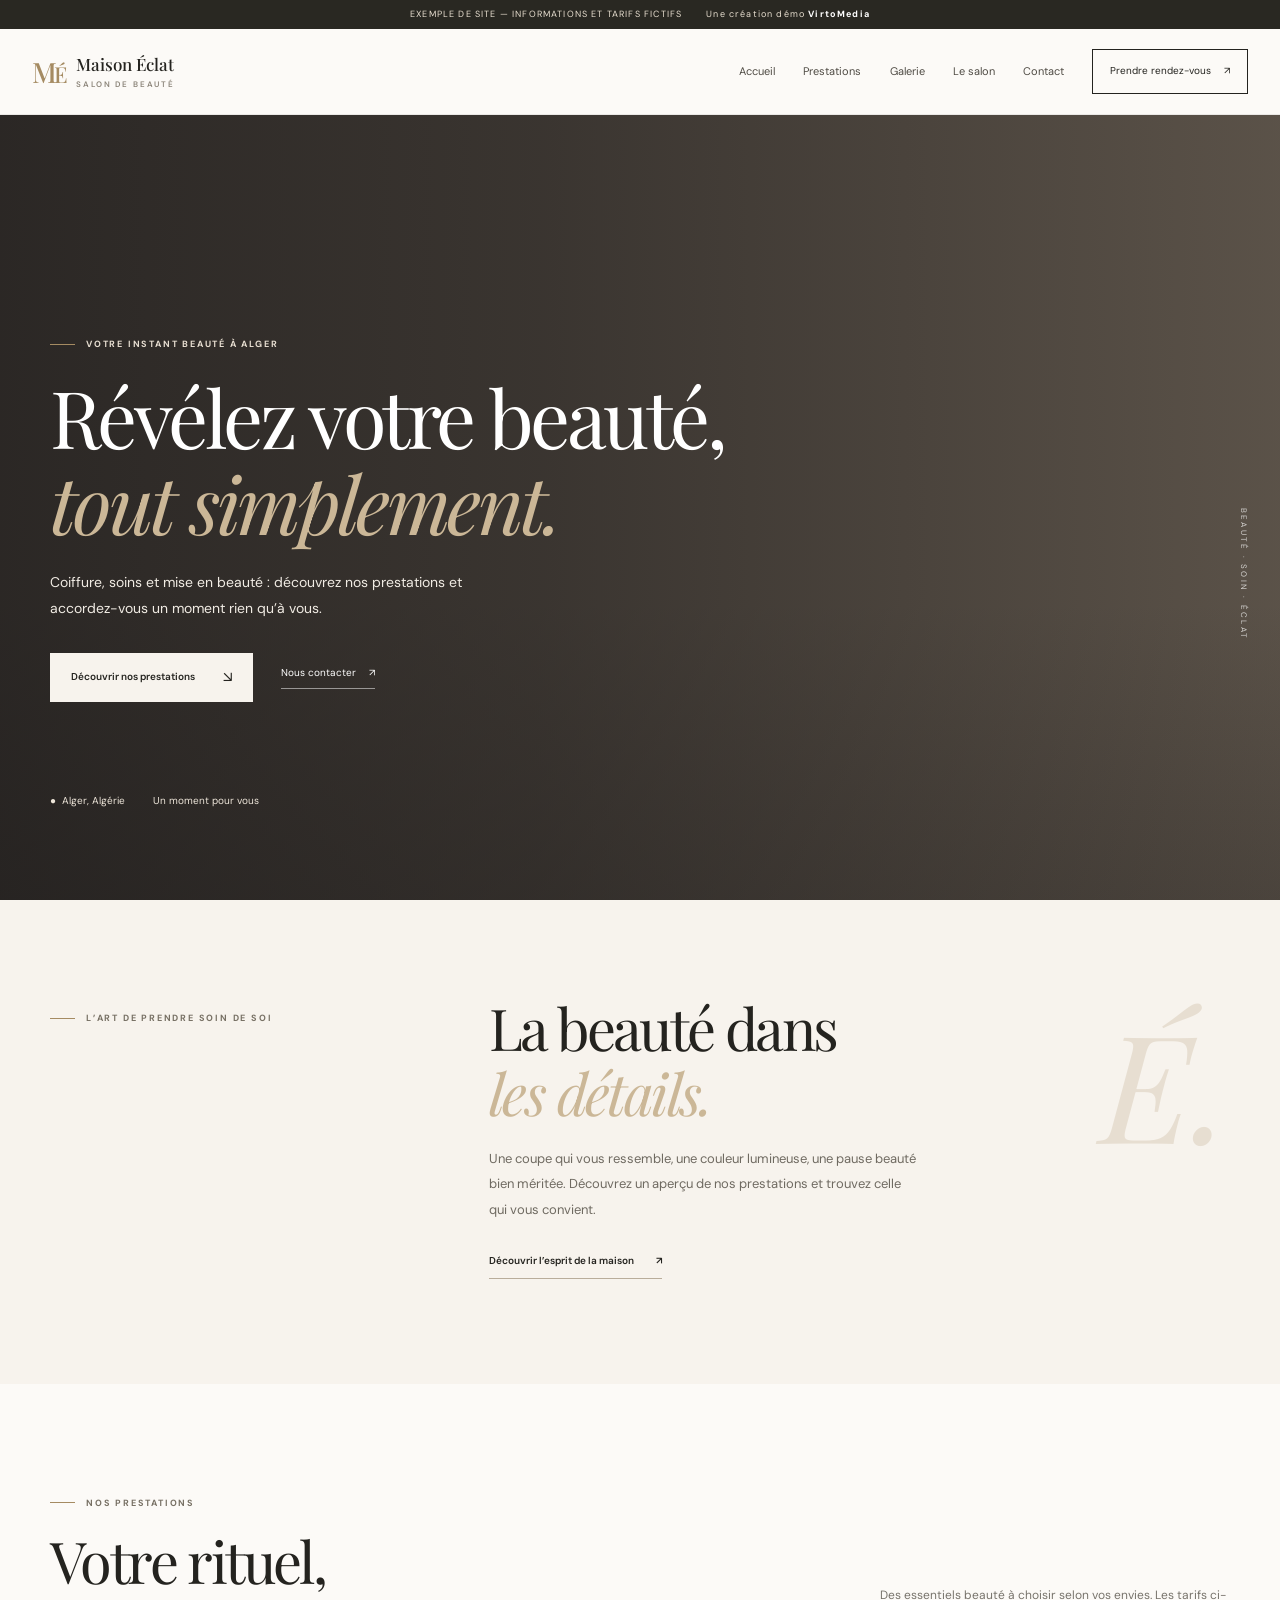
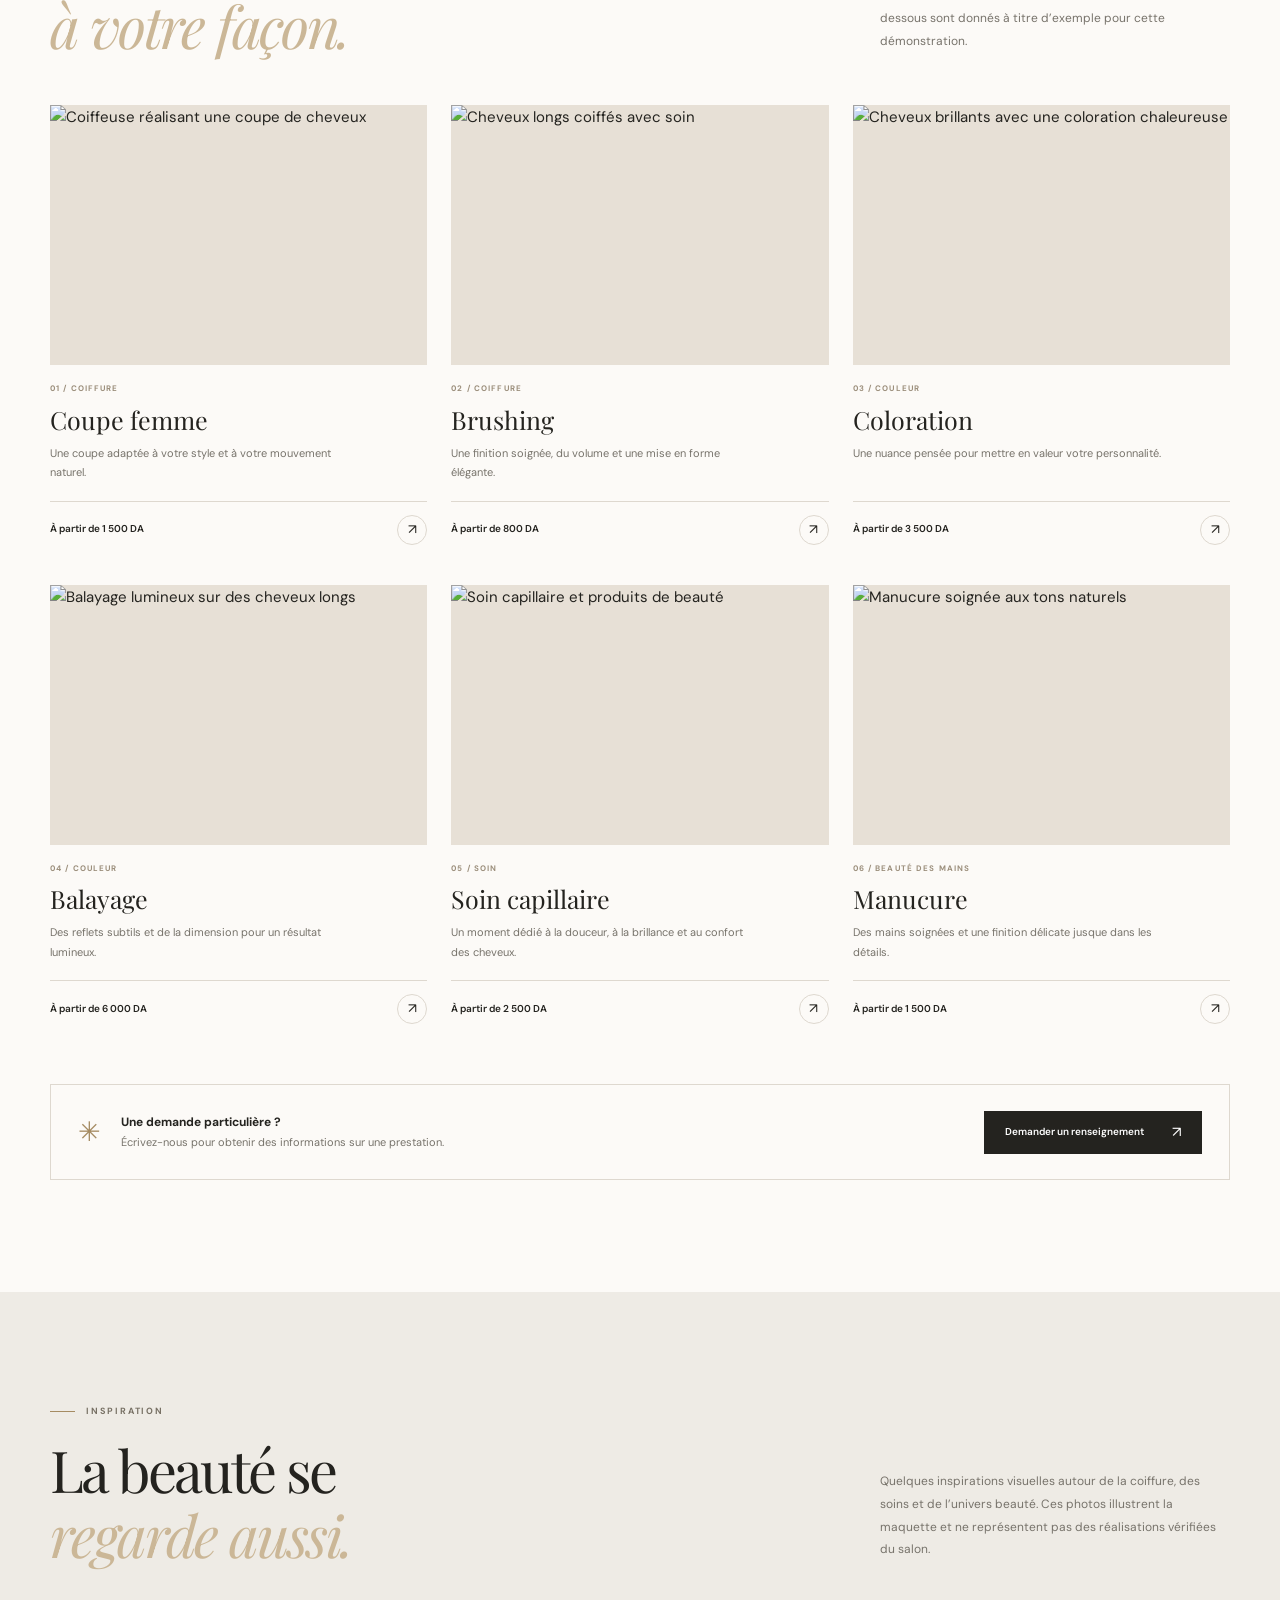
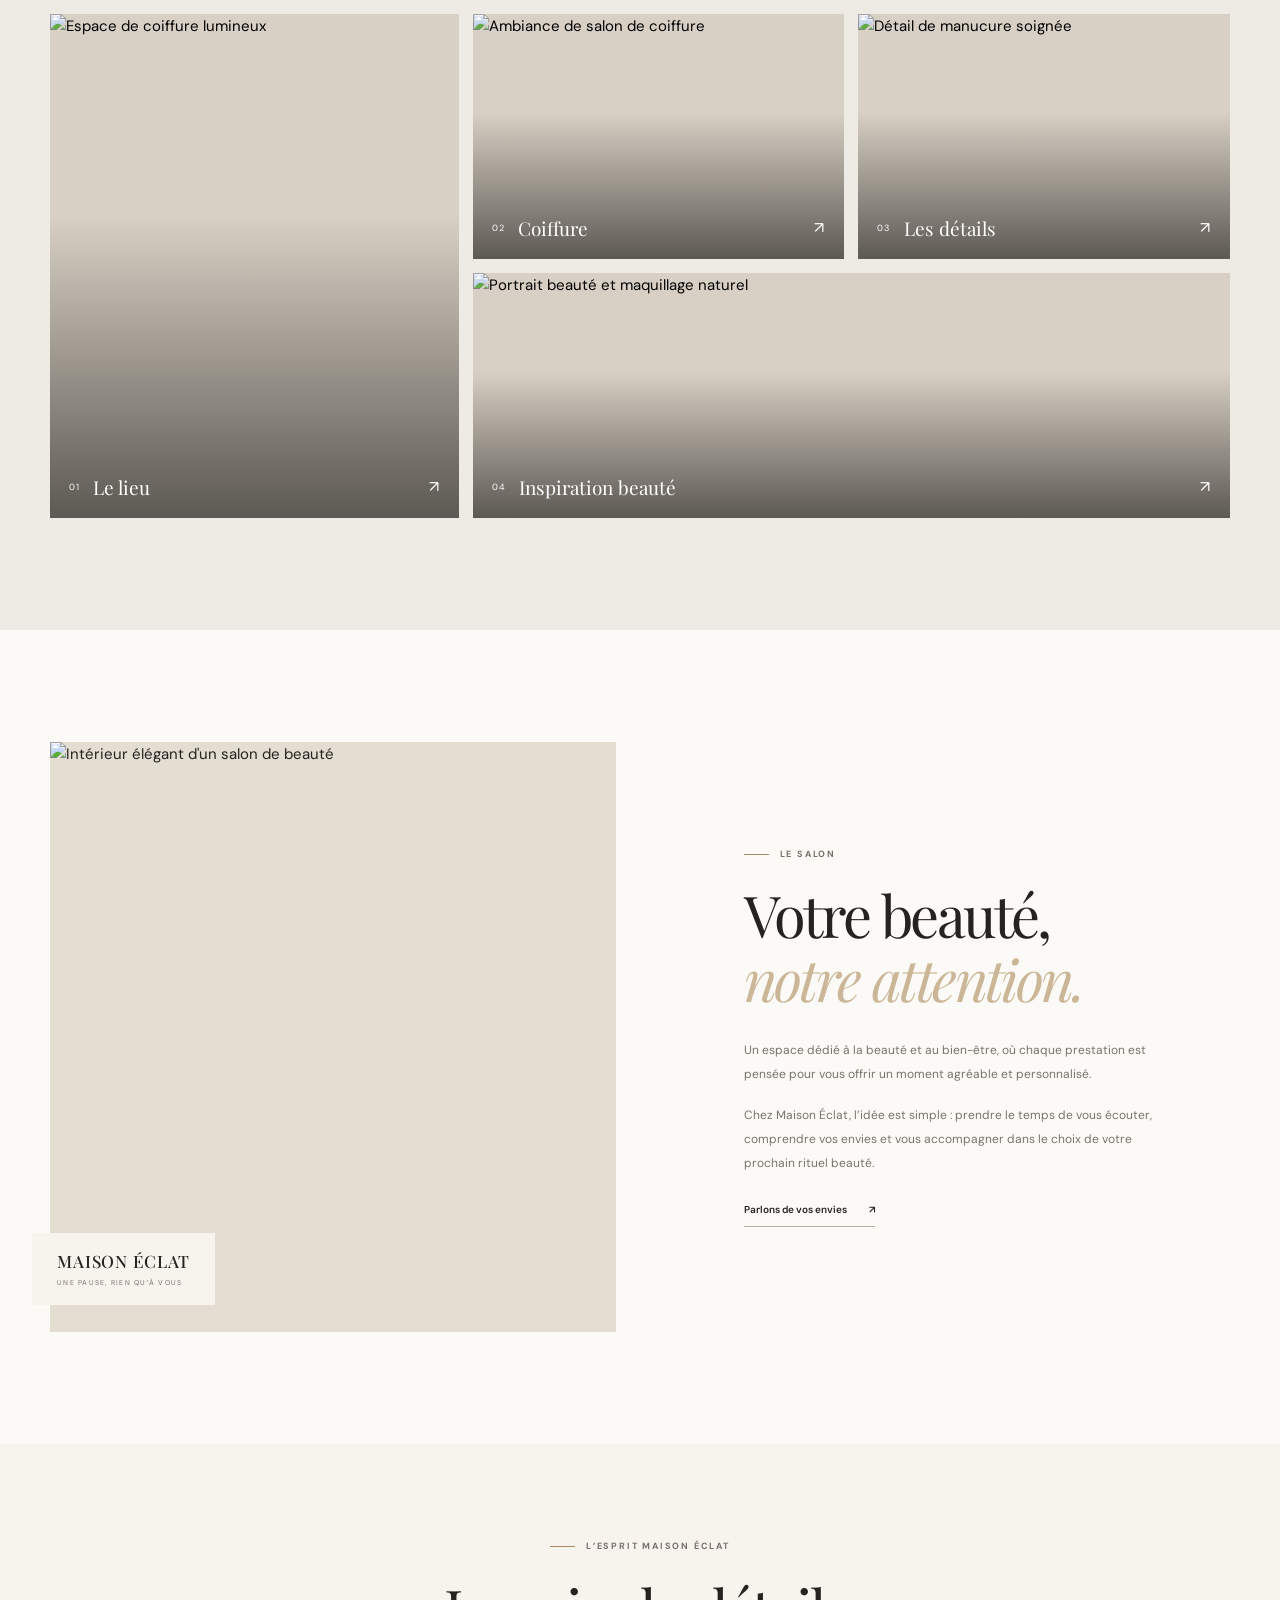
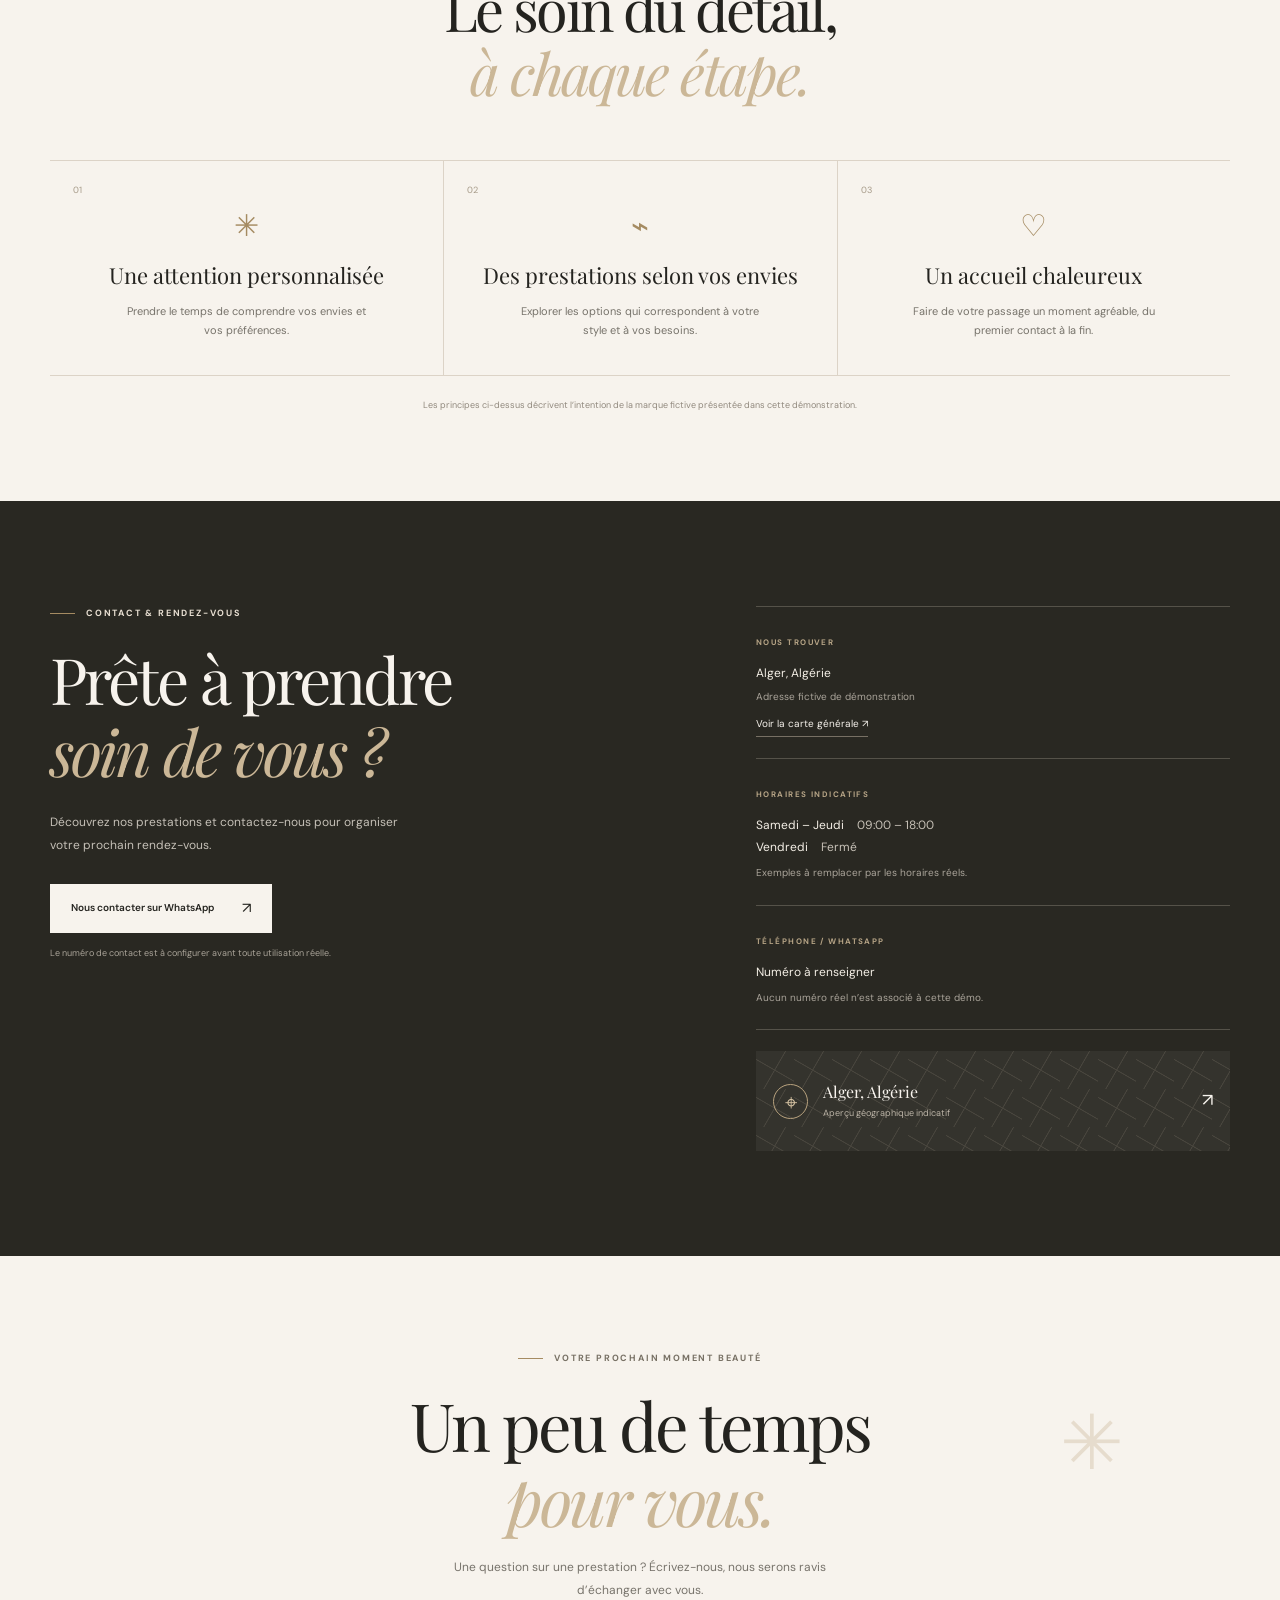
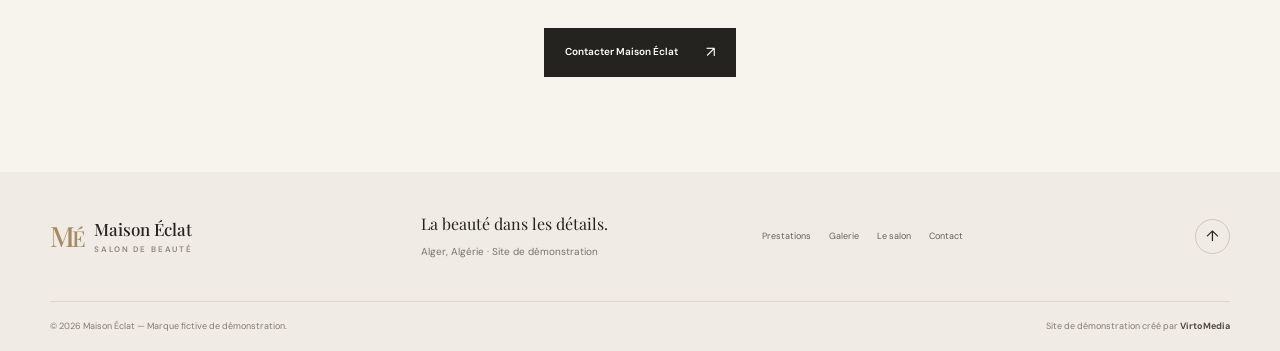
==== index.html @ 4c7a199a "Add files via upload" ====
<!doctype html>
<html lang="fr">
<head>
<meta charset="utf-8"><meta name="viewport" content="width=device-width, initial-scale=1">
<meta name="theme-color" content="#f7f3ed">
<title>Maison Éclat — Salon de Beauté | Démonstration VirtoMedia</title>
<meta name="description" content="Découvrez un exemple de site élégant pour un salon de beauté à Alger : coiffure, coloration, soins capillaires et manucure. Site de démonstration VirtoMedia.">
<meta property="og:type" content="website"><meta property="og:title" content="Maison Éclat — Salon de Beauté"><meta property="og:description" content="Un exemple de site élégant pour présenter les prestations d'un salon de beauté et faciliter les demandes de rendez-vous par WhatsApp."><meta property="og:image" content="https://images.unsplash.com/photo-1560066984-138dadb4c035?auto=format&fit=crop&w=1200&q=85"><meta property="og:locale" content="fr_DZ">
<link rel="icon" type="image/svg+xml" href="favicon.svg"><link rel="preconnect" href="https://images.unsplash.com"><link rel="preconnect" href="https://fonts.googleapis.com"><link rel="preconnect" href="https://fonts.gstatic.com" crossorigin><link href="https://fonts.googleapis.com/css2?family=DM+Sans:wght@400;500;600;700&family=Playfair+Display:wght@400;500;600&display=swap" rel="stylesheet"><link rel="stylesheet" href="styles.css">
<script type="application/ld+json">{"@context":"https://schema.org","@type":"BeautySalon","name":"Maison Éclat — Démonstration","description":"Site fictif de démonstration réalisé par VirtoMedia. Coordonnées, horaires et tarifs illustratifs.","address":{"@type":"PostalAddress","addressLocality":"Alger","addressCountry":"DZ"}}</script>
</head>
<body>
<a class="skip-link" href="#contenu">Aller au contenu</a>
<div class="demo-strip"><span>EXEMPLE DE SITE — INFORMATIONS ET TARIFS FICTIFS</span><span>Une création démo <b>VirtoMedia</b></span></div>
<header class="site-header" id="haut"><div class="header-inner"><a class="wordmark" href="#haut" aria-label="Maison Éclat, accueil"><span class="monogram">M<span>É</span></span><span class="wordmark-text">Maison Éclat<small>SALON DE BEAUTÉ</small></span></a><button class="menu-toggle" type="button" aria-expanded="false" aria-controls="site-nav" aria-label="Ouvrir le menu"><span></span><span></span></button><nav class="site-nav" id="site-nav" aria-label="Navigation principale"><a href="#haut">Accueil</a><a href="#prestations">Prestations</a><a href="#galerie">Galerie</a><a href="#salon">Le salon</a><a href="#contact">Contact</a><a class="nav-cta" href="#contact">Prendre rendez-vous <span>↗</span></a></nav></div></header>
<main id="contenu">
<section class="hero"><div class="hero-image" role="img" aria-label="Ambiance raffinée d'un salon de beauté"></div><div class="hero-shade"></div><div class="hero-content page-width"><p class="eyebrow light"><span></span> VOTRE INSTANT BEAUTÉ À ALGER</p><h1>Révélez votre beauté,<br><em>tout simplement.</em></h1><p class="hero-copy">Coiffure, soins et mise en beauté : découvrez nos prestations et accordez-vous un moment rien qu’à vous.</p><div class="hero-actions"><a class="button button-light" href="#prestations">Découvrir nos prestations <span>↘</span></a><a class="text-link light-link" href="#contact">Nous contacter <span>↗</span></a></div><div class="hero-foot"><span>● &nbsp;Alger, Algérie</span><span>Un moment pour vous</span></div></div><div class="hero-side-note">BEAUTÉ · SOIN · ÉCLAT</div></section>
<section class="intro section-pad"><div class="page-width intro-grid"><p class="eyebrow"><span></span> L’ART DE PRENDRE SOIN DE SOI</p><div><h2>La beauté dans<br><em>les détails.</em></h2><p class="intro-copy">Une coupe qui vous ressemble, une couleur lumineuse, une pause beauté bien méritée. Découvrez un aperçu de nos prestations et trouvez celle qui vous convient.</p><a class="underlined-link" href="#salon">Découvrir l’esprit de la maison <span>↗</span></a></div><div class="intro-mark" aria-hidden="true">É.</div></div></section>
<section class="services section-pad" id="prestations"><div class="page-width"><div class="section-heading"><div><p class="eyebrow"><span></span> NOS PRESTATIONS</p><h2>Votre rituel,<br><em>à votre façon.</em></h2></div><p class="section-description">Des essentiels beauté à choisir selon vos envies. Les tarifs ci-dessous sont donnés à titre d’exemple pour cette démonstration.</p></div><div class="service-grid">
<article class="service-card"><div class="service-image"><img src="https://images.unsplash.com/photo-1562322140-8baeececf3df?auto=format&fit=crop&w=900&q=82" alt="Coiffeuse réalisant une coupe de cheveux" loading="lazy"></div><div class="service-meta">01 / COIFFURE</div><h3>Coupe femme</h3><p>Une coupe adaptée à votre style et à votre mouvement naturel.</p><div class="service-bottom"><strong>À partir de 1 500 DA</strong><a href="#contact" aria-label="Demander un renseignement pour la coupe femme">↗</a></div></article>
<article class="service-card"><div class="service-image"><img src="https://images.unsplash.com/photo-1522337360788-8b13dee7a37e?auto=format&fit=crop&w=900&q=82" alt="Cheveux longs coiffés avec soin" loading="lazy"></div><div class="service-meta">02 / COIFFURE</div><h3>Brushing</h3><p>Une finition soignée, du volume et une mise en forme élégante.</p><div class="service-bottom"><strong>À partir de 800 DA</strong><a href="#contact" aria-label="Demander un renseignement pour le brushing">↗</a></div></article>
<article class="service-card"><div class="service-image"><img src="https://images.unsplash.com/photo-1519691141927-6e6f6b6a5c2f?auto=format&fit=crop&w=900&q=82" alt="Cheveux brillants avec une coloration chaleureuse" loading="lazy"></div><div class="service-meta">03 / COULEUR</div><h3>Coloration</h3><p>Une nuance pensée pour mettre en valeur votre personnalité.</p><div class="service-bottom"><strong>À partir de 3 500 DA</strong><a href="#contact" aria-label="Demander un renseignement pour la coloration">↗</a></div></article>
<article class="service-card"><div class="service-image"><img src="https://images.unsplash.com/photo-1605497788044-5a32c7078486?auto=format&fit=crop&w=900&q=82" alt="Balayage lumineux sur des cheveux longs" loading="lazy"></div><div class="service-meta">04 / COULEUR</div><h3>Balayage</h3><p>Des reflets subtils et de la dimension pour un résultat lumineux.</p><div class="service-bottom"><strong>À partir de 6 000 DA</strong><a href="#contact" aria-label="Demander un renseignement pour le balayage">↗</a></div></article>
<article class="service-card"><div class="service-image"><img src="https://images.unsplash.com/photo-1516975080664-ed2fc6a32937?auto=format&fit=crop&w=900&q=82" alt="Soin capillaire et produits de beauté" loading="lazy"></div><div class="service-meta">05 / SOIN</div><h3>Soin capillaire</h3><p>Un moment dédié à la douceur, à la brillance et au confort des cheveux.</p><div class="service-bottom"><strong>À partir de 2 500 DA</strong><a href="#contact" aria-label="Demander un renseignement pour un soin capillaire">↗</a></div></article>
<article class="service-card"><div class="service-image"><img src="https://images.unsplash.com/photo-1610992015732-2449b76344bc?auto=format&fit=crop&w=900&q=82" alt="Manucure soignée aux tons naturels" loading="lazy"></div><div class="service-meta">06 / BEAUTÉ DES MAINS</div><h3>Manucure</h3><p>Des mains soignées et une finition délicate jusque dans les détails.</p><div class="service-bottom"><strong>À partir de 1 500 DA</strong><a href="#contact" aria-label="Demander un renseignement pour la manucure">↗</a></div></article></div><div class="services-note"><span class="note-star">✳</span><p><strong>Une demande particulière ?</strong><br>Écrivez-nous pour obtenir des informations sur une prestation.</p><a class="button button-dark" href="#contact">Demander un renseignement <span>↗</span></a></div></div></section>
<section class="gallery section-pad" id="galerie"><div class="page-width"><div class="section-heading"><div><p class="eyebrow"><span></span> INSPIRATION</p><h2>La beauté se<br><em>regarde aussi.</em></h2></div><p class="section-description">Quelques inspirations visuelles autour de la coiffure, des soins et de l’univers beauté. Ces photos illustrent la maquette et ne représentent pas des réalisations vérifiées du salon.</p></div><div class="gallery-grid">
<button class="gallery-item gallery-tall" type="button" data-full="https://images.unsplash.com/photo-1521590832167-7bcbfaa6381f?auto=format&fit=crop&w=1600&q=90" aria-label="Agrandir la photo d'un espace beauté"><img src="https://images.unsplash.com/photo-1521590832167-7bcbfaa6381f?auto=format&fit=crop&w=900&q=82" alt="Espace de coiffure lumineux" loading="lazy"><span>01 <b>Le lieu</b><i>↗</i></span></button>
<button class="gallery-item" type="button" data-full="https://images.unsplash.com/photo-1560066984-138dadb4c035?auto=format&fit=crop&w=1600&q=90" aria-label="Agrandir la photo d'un salon"><img src="https://images.unsplash.com/photo-1560066984-138dadb4c035?auto=format&fit=crop&w=900&q=82" alt="Ambiance de salon de coiffure" loading="lazy"><span>02 <b>Coiffure</b><i>↗</i></span></button>
<button class="gallery-item" type="button" data-full="https://images.unsplash.com/photo-1604654894610-df63bc536371?auto=format&fit=crop&w=1600&q=90" aria-label="Agrandir la photo d'une manucure"><img src="https://images.unsplash.com/photo-1604654894610-df63bc536371?auto=format&fit=crop&w=900&q=82" alt="Détail de manucure soignée" loading="lazy"><span>03 <b>Les détails</b><i>↗</i></span></button>
<button class="gallery-item gallery-wide" type="button" data-full="https://images.unsplash.com/photo-1487412720507-e7ab37603c6f?auto=format&fit=crop&w=1600&q=90" aria-label="Agrandir un portrait beauté"><img src="https://images.unsplash.com/photo-1487412720507-e7ab37603c6f?auto=format&fit=crop&w=1200&q=82" alt="Portrait beauté et maquillage naturel" loading="lazy"><span>04 <b>Inspiration beauté</b><i>↗</i></span></button></div></div></section>
<section class="about section-pad" id="salon"><div class="page-width about-grid"><div class="about-photo"><img src="https://images.unsplash.com/photo-1633681926022-84c23e8cb2d5?auto=format&fit=crop&w=1200&q=85" alt="Intérieur élégant d'un salon de beauté" loading="lazy"><div class="photo-caption"><span>MAISON ÉCLAT</span><small>UNE PAUSE, RIEN QU’À VOUS</small></div></div><div class="about-copy"><p class="eyebrow"><span></span> LE SALON</p><h2>Votre beauté,<br><em>notre attention.</em></h2><p>Un espace dédié à la beauté et au bien-être, où chaque prestation est pensée pour vous offrir un moment agréable et personnalisé.</p><p>Chez Maison Éclat, l’idée est simple : prendre le temps de vous écouter, comprendre vos envies et vous accompagner dans le choix de votre prochain rituel beauté.</p><a class="underlined-link" href="#contact">Parlons de vos envies <span>↗</span></a></div></div></section>
<section class="values section-pad"><div class="page-width"><div class="values-top"><p class="eyebrow"><span></span> L’ESPRIT MAISON ÉCLAT</p><h2>Le soin du détail,<br><em>à chaque étape.</em></h2></div><div class="value-grid"><article><span class="value-number">01</span><div class="value-icon">✳</div><h3>Une attention personnalisée</h3><p>Prendre le temps de comprendre vos envies et vos préférences.</p></article><article><span class="value-number">02</span><div class="value-icon">⌁</div><h3>Des prestations selon vos envies</h3><p>Explorer les options qui correspondent à votre style et à vos besoins.</p></article><article><span class="value-number">03</span><div class="value-icon">♡</div><h3>Un accueil chaleureux</h3><p>Faire de votre passage un moment agréable, du premier contact à la fin.</p></article></div><p class="values-disclaimer">Les principes ci-dessus décrivent l’intention de la marque fictive présentée dans cette démonstration.</p></div></section>
<section class="contact section-pad" id="contact"><div class="page-width contact-grid"><div class="contact-main"><p class="eyebrow light"><span></span> CONTACT & RENDEZ-VOUS</p><h2>Prête à prendre<br><em>soin de vous ?</em></h2><p>Découvrez nos prestations et contactez-nous pour organiser votre prochain rendez-vous.</p><a class="button button-light whatsapp-link" href="#contact">Nous contacter sur WhatsApp <span>↗</span></a><small class="contact-placeholder">Le numéro de contact est à configurer avant toute utilisation réelle.</small></div><div class="contact-details"><div class="detail-row"><span class="detail-label">NOUS TROUVER</span><p>Alger, Algérie<br><small>Adresse fictive de démonstration</small></p><a href="https://www.google.com/maps/search/?api=1&query=Alger%2C%20Alg%C3%A9rie" target="_blank" rel="noopener noreferrer" class="detail-link">Voir la carte générale ↗</a></div><div class="detail-row"><span class="detail-label">HORAIRES INDICATIFS</span><p>Samedi – Jeudi <span>09:00 – 18:00</span><br>Vendredi <span>Fermé</span></p><small>Exemples à remplacer par les horaires réels.</small></div><div class="detail-row"><span class="detail-label">TÉLÉPHONE / WHATSAPP</span><p>Numéro à renseigner</p><small>Aucun numéro réel n’est associé à cette démo.</small></div><div class="map-preview"><div class="map-grid-pattern"></div><span class="map-pin">⌖</span><div><b>Alger, Algérie</b><small>Aperçu géographique indicatif</small></div><a href="https://www.google.com/maps/search/?api=1&query=Alger%2C%20Alg%C3%A9rie" target="_blank" rel="noopener noreferrer" aria-label="Ouvrir la recherche Google Maps pour Alger">↗</a></div></div></div></section>
<section class="closing section-pad"><div class="page-width closing-inner"><p class="eyebrow"><span></span> VOTRE PROCHAIN MOMENT BEAUTÉ</p><h2>Un peu de temps<br><em>pour vous.</em></h2><p>Une question sur une prestation ? Écrivez-nous, nous serons ravis d’échanger avec vous.</p><a class="button button-dark whatsapp-link" href="#contact">Contacter Maison Éclat <span>↗</span></a><span class="closing-flower">✳</span></div></section>
</main>
<footer class="site-footer"><div class="page-width footer-top"><a class="wordmark" href="#haut"><span class="monogram">M<span>É</span></span><span class="wordmark-text">Maison Éclat<small>SALON DE BEAUTÉ</small></span></a><p>La beauté dans les détails.<br><span>Alger, Algérie · Site de démonstration</span></p><nav aria-label="Navigation de pied de page"><a href="#prestations">Prestations</a><a href="#galerie">Galerie</a><a href="#salon">Le salon</a><a href="#contact">Contact</a></nav><a class="back-top" href="#haut" aria-label="Retour en haut">↑</a></div><div class="page-width footer-bottom"><span>© <span id="year"></span> Maison Éclat — Marque fictive de démonstration.</span><span>Site de démonstration créé par <b>VirtoMedia</b></span></div></footer>
<div class="lightbox" id="lightbox" role="dialog" aria-modal="true" aria-label="Aperçu de la photo" hidden><button class="lightbox-close" type="button" aria-label="Fermer l'image">×</button><img src="" alt=""></div><script src="script.js"></script>
</body></html>
---- styles.css ----
:root{--cream:#f7f3ed;--paper:#fcfaf7;--ink:#24231f;--muted:#77736b;--line:#ded8cf;--gold:#a58b62;--serif:"Playfair Display",Georgia,serif;--sans:"DM Sans",Arial,sans-serif;--page:1180px}*{box-sizing:border-box}html{scroll-behavior:smooth;scroll-padding-top:88px}body{margin:0;background:var(--paper);color:var(--ink);font:15px/1.65 var(--sans);-webkit-font-smoothing:antialiased}img{display:block;width:100%;height:100%;object-fit:cover}a{color:inherit;text-decoration:none}button{font:inherit}.page-width{width:min(var(--page),calc(100% - 64px));margin-inline:auto}.skip-link{position:absolute;top:-60px;left:16px;z-index:1000;padding:10px 14px;background:white}.skip-link:focus{top:12px}.demo-strip{min-height:29px;padding:6px 24px;background:#292822;color:#e8dfd0;display:flex;justify-content:center;gap:24px;align-items:center;font-size:9px;letter-spacing:.13em;text-align:center}.demo-strip b{color:#fff}.site-header{height:86px;background:rgba(252,250,247,.96);position:sticky;top:0;z-index:30;border-bottom:1px solid #24231f14;backdrop-filter:blur(12px)}.header-inner{width:min(1320px,calc(100% - 64px));height:100%;margin:auto;display:flex;align-items:center;justify-content:space-between;gap:28px}.wordmark{display:flex;align-items:center;gap:11px;flex-shrink:0}.monogram{font:500 28px/1 var(--serif);letter-spacing:-.1em;color:var(--gold)}.monogram span{font-size:22px}.wordmark-text{font:500 17px/1.1 var(--serif)}.wordmark-text small{display:block;margin-top:6px;font:600 8px/1 var(--sans);letter-spacing:.23em;color:#8c857a}.site-nav{display:flex;align-items:center;gap:clamp(16px,2.2vw,32px)}.site-nav>a:not(.nav-cta){font-size:11px;color:#4f4b44;transition:color .2s}.site-nav>a:not(.nav-cta):hover,.underlined-link:hover{color:var(--gold)}.nav-cta{font-size:10px;padding:13px 17px;border:1px solid var(--ink);transition:background .2s,color .2s}.nav-cta span{margin-left:10px}.nav-cta:hover{background:var(--ink);color:white}.menu-toggle{display:none}.hero{min-height:670px;height:min(790px,calc(100svh - 115px));position:relative;display:flex;align-items:center;background:#5e554b;color:white;overflow:hidden}.hero-image,.hero-shade{position:absolute;inset:0}.hero-image{background-image:url("https://images.unsplash.com/photo-1560066984-138dadb4c035?auto=format&fit=crop&w=2200&q=90");background-position:center 42%;background-size:cover}.hero-shade{background:linear-gradient(90deg,#1b1919c2 0%,#1b19198a 42%,#1b19190d 100%),linear-gradient(0deg,#1b191940,transparent 38%)}.hero-content{position:relative;z-index:1;padding-top:24px}.eyebrow{font-size:9px;letter-spacing:.2em;font-weight:700;color:#777064;display:flex;align-items:center;gap:11px;margin:0 0 22px}.eyebrow>span{display:inline-block;width:25px;height:1px;background:var(--gold)}.eyebrow.light{color:#e8dfd2}h1,h2,h3,p{margin-top:0}h1,h2{font-family:var(--serif);font-weight:400;letter-spacing:-.045em}h1 em,h2 em{font-weight:400;color:#cbb797}.hero h1{font-size:clamp(48px,6.2vw,82px);line-height:1.08;margin:0 0 23px;max-width:760px}.hero-copy{max-width:430px;font-size:14px;line-height:1.9;color:#f1ece4;margin-bottom:31px}.hero-actions{display:flex;align-items:center;gap:28px;flex-wrap:wrap}.button{display:inline-flex;align-items:center;justify-content:center;gap:28px;min-height:49px;padding:0 20px;font-size:10px;font-weight:600;border:1px solid transparent;transition:background .22s,color .22s,transform .22s}.button span{font-size:15px;font-weight:400}.button:hover{transform:translateY(-2px)}.button-light{background:var(--cream);color:var(--ink)}.button-light:hover{background:white}.button-dark{background:var(--ink);color:white}.button-dark:hover{background:#49453c}.text-link{font-size:10px;border-bottom:1px solid #ffffff80;padding-bottom:7px}.text-link span{margin-left:10px}.hero-foot{position:absolute;top:480px;display:flex;gap:28px;color:#eee6da;font-size:10px}.hero-side-note{position:absolute;right:30px;top:50%;writing-mode:vertical-rl;font-size:8px;letter-spacing:.28em;color:#ffffffbf}.section-pad{padding:112px 0}.intro{background:var(--cream);padding:95px 0 105px}.intro-grid{display:grid;grid-template-columns:1fr 1.25fr .5fr;gap:36px;align-items:start}.intro .eyebrow{margin-top:16px}h2{font-size:clamp(40px,4.5vw,60px);line-height:1.12;margin-bottom:22px}.intro-copy{max-width:430px;color:#6f6a61;font-size:13px;line-height:1.95;margin-bottom:25px}.underlined-link{font-size:10px;font-weight:600;padding-bottom:8px;border-bottom:1px solid #b9ad9b;display:inline-flex;gap:22px}.intro-mark{font:italic 150px/.9 var(--serif);color:#e7ded1;text-align:right;padding-top:20px}.services{background:var(--paper)}.section-heading{display:flex;justify-content:space-between;align-items:end;gap:40px;margin-bottom:48px}.section-heading .eyebrow{margin-bottom:18px}.section-heading h2{margin:0}.section-description{max-width:350px;color:var(--muted);font-size:12px;line-height:1.9;margin:0 0 5px}.service-grid{display:grid;grid-template-columns:repeat(3,minmax(0,1fr));gap:40px 24px}.service-card{min-width:0}.service-image{height:260px;overflow:hidden;background:#e7e0d6}.service-image img{transition:transform .6s}.service-card:hover .service-image img{transform:scale(1.045)}.service-meta{color:#9b8e7b;font-size:8px;font-weight:700;letter-spacing:.14em;margin:17px 0 9px}.service-card h3{font:400 25px/1.2 var(--serif);margin:0 0 9px}.service-card>p{font-size:11px;color:var(--muted);line-height:1.8;min-height:40px;margin-bottom:17px;max-width:310px}.service-bottom{border-top:1px solid var(--line);padding-top:13px;display:flex;justify-content:space-between;align-items:center}.service-bottom strong{font-size:10px;font-weight:600}.service-bottom a{width:30px;height:30px;display:grid;place-items:center;border:1px solid var(--line);border-radius:50%;font-size:14px}.service-bottom a:hover{background:var(--ink);color:white}.services-note{margin-top:60px;padding:25px 27px;border:1px solid var(--line);display:flex;align-items:center;gap:20px}.note-star{font-size:27px;color:var(--gold)}.services-note p{font-size:11px;color:var(--muted);line-height:1.7;margin:0;flex:1}.services-note p strong{font-size:12px;color:var(--ink)}.services-note .button{min-height:43px}.gallery{background:#eeebe5}.gallery-grid{display:grid;grid-template-columns:1.1fr 1fr 1fr;grid-template-rows:245px 245px;gap:14px}.gallery-item{padding:0;position:relative;overflow:hidden;border:0;background:#d8d0c4;text-align:left;cursor:zoom-in;min-width:0}.gallery-item img{transition:transform .55s;filter:saturate(.83)}.gallery-item:hover img{transform:scale(1.04)}.gallery-tall{grid-row:span 2}.gallery-wide{grid-column:span 2}.gallery-item:after{content:"";position:absolute;inset:40% 0 0;background:linear-gradient(transparent,#161513a3)}.gallery-item>span{position:absolute;z-index:1;bottom:18px;left:19px;right:19px;color:white;font-size:9px;letter-spacing:.12em;display:flex;align-items:center;gap:13px}.gallery-item>span b{font:400 19px var(--serif);letter-spacing:0}.gallery-item>span i{font-style:normal;margin-left:auto;font-size:16px}.about{background:var(--paper)}.about-grid{display:grid;grid-template-columns:1fr .86fr;gap:clamp(55px,10vw,140px);align-items:center}.about-photo{height:590px;position:relative;background:#e4ddd2}.photo-caption{position:absolute;left:-18px;bottom:27px;background:var(--cream);padding:17px 25px;display:flex;flex-direction:column;gap:5px}.photo-caption span{font:500 17px var(--serif);letter-spacing:.05em}.photo-caption small{font-size:7px;letter-spacing:.18em;color:var(--muted)}.about-copy .eyebrow{margin-bottom:20px}.about-copy h2{margin-bottom:27px}.about-copy>p:not(.eyebrow){font-size:12px;line-height:2;color:var(--muted);max-width:420px;margin-bottom:17px}.about-copy .underlined-link{margin-top:10px}.values{background:var(--cream);padding-top:95px;padding-bottom:88px}.values-top{text-align:center}.values-top .eyebrow{justify-content:center}.values-top h2{margin-bottom:55px}.value-grid{display:grid;grid-template-columns:repeat(3,1fr);border-top:1px solid #dcd3c7;border-bottom:1px solid #dcd3c7}.value-grid article{position:relative;padding:32px 30px 34px;text-align:center}.value-grid article+article{border-left:1px solid #dcd3c7}.value-number{position:absolute;top:22px;left:23px;font-size:9px;color:#a69a88}.value-icon{font:30px/1 var(--serif);color:var(--gold);margin:16px 0 22px}.value-grid h3{font:400 22px/1.3 var(--serif);margin-bottom:12px}.value-grid p{font-size:11px;line-height:1.8;color:var(--muted);max-width:245px;margin:0 auto}.values-disclaimer{text-align:center;color:#91897e;font-size:9px;margin:22px 0 0}.contact{background:#292822;color:#f7f3ed;padding:105px 0}.contact-grid{display:grid;grid-template-columns:1fr .82fr;gap:clamp(55px,10vw,130px)}.contact-main h2{font-size:clamp(42px,5vw,65px);margin-bottom:25px}.contact-main>p:not(.eyebrow){max-width:370px;font-size:12px;line-height:1.9;color:#c5c0b7;margin-bottom:27px}.contact-main .button{margin-bottom:13px}.contact-placeholder{display:block;color:#a9a398;font-size:9px}.contact-details{border-top:1px solid #555249}.detail-row{padding:21px 0;border-bottom:1px solid #555249}.detail-label{font-size:8px;letter-spacing:.18em;color:#b6a486;font-weight:700}.detail-row p{font-size:12px;line-height:1.9;margin:9px 0 0;color:#f3eee5}.detail-row p span{display:inline-block;margin-left:10px;color:#c6c0b6}.detail-row small{font-size:10px;color:#aaa49a}.detail-link{font-size:10px;display:inline-block;margin-top:9px;border-bottom:1px solid #777064;padding-bottom:3px}.map-preview{height:100px;margin-top:21px;background:#34332d;position:relative;overflow:hidden;display:flex;align-items:center;gap:15px;padding:17px}.map-grid-pattern{position:absolute;inset:0;opacity:.3;background-image:linear-gradient(30deg,transparent 48%,#777064 49%,#777064 50%,transparent 51%),linear-gradient(120deg,transparent 48%,#777064 49%,#777064 50%,transparent 51%);background-size:38px 38px}.map-pin{position:relative;width:35px;height:35px;border:1px solid #b8a27e;color:#d7c4a4;border-radius:50%;display:grid;place-items:center;font-size:22px}.map-preview>div:not(.map-grid-pattern){position:relative}.map-preview b,.map-preview small{display:block}.map-preview b{font:400 16px var(--serif)}.map-preview small{font-size:9px;color:#bbb3a6;margin-top:4px}.map-preview>a{position:relative;margin-left:auto;font-size:18px}.closing{padding:95px 0;text-align:center;background:var(--cream)}.closing-inner{position:relative}.closing .eyebrow{justify-content:center}.closing h2{font-size:clamp(46px,5.2vw,70px);margin-bottom:19px}.closing p:not(.eyebrow){max-width:420px;margin:0 auto 26px;color:var(--muted);font-size:12px;line-height:1.9}.closing-flower{position:absolute;right:9%;top:30px;color:#e6dccd;font-size:76px}.site-footer{background:#f0ece5}.footer-top{display:grid;grid-template-columns:1.1fr 1fr 1.3fr auto;align-items:center;gap:30px;padding:39px 0;border-bottom:1px solid #dcd5cb}.footer-top>p{font:400 16px/1.6 var(--serif);margin:0}.footer-top>p span{font:10px var(--sans);color:var(--muted)}.footer-top nav{display:flex;gap:18px;flex-wrap:wrap}.footer-top nav a{font-size:9px;color:#666157}.back-top{width:35px;height:35px;border:1px solid #d0c7ba;border-radius:50%;display:grid;place-items:center}.footer-bottom{display:flex;justify-content:space-between;gap:20px;padding:17px 0;color:#827b70;font-size:9px}.footer-bottom b{color:#514b41}.lightbox{position:fixed;z-index:100;inset:0;background:#141311f2;display:grid;place-items:center;padding:60px 24px}.lightbox[hidden]{display:none}.lightbox img{width:auto;height:auto;max-width:min(1100px,100%);max-height:80vh;object-fit:contain}.lightbox-close{position:absolute;right:26px;top:16px;color:white;background:none;border:0;font-size:38px;cursor:pointer;line-height:1}:focus-visible{outline:2px solid #ad9369;outline-offset:4px}
@media(max-width:980px){.page-width{width:min(var(--page),calc(100% - 44px))}.header-inner{width:calc(100% - 44px)}.site-nav{gap:15px}.site-nav>a:not(.nav-cta){font-size:10px}.nav-cta{padding:11px 12px}.hero{min-height:630px}.hero-foot{top:465px}.service-image{height:220px}.about-grid{gap:55px}.about-photo{height:510px}.footer-top{grid-template-columns:1fr 1fr auto}.footer-top nav{grid-column:1/3;grid-row:2}.back-top{grid-column:3;grid-row:1}}
@media(max-width:740px){html{scroll-padding-top:72px}.demo-strip{font-size:8px;gap:8px;padding-inline:8px;letter-spacing:.07em}.demo-strip span:last-child{display:none}.site-header{height:72px}.header-inner{width:calc(100% - 36px)}.monogram{font-size:25px}.wordmark-text{font-size:15px}.menu-toggle{display:flex;width:42px;height:42px;align-items:center;justify-content:center;flex-direction:column;gap:6px;border:1px solid var(--line);background:transparent;cursor:pointer}.menu-toggle span{height:1px;width:17px;background:var(--ink);transition:transform .2s}.menu-toggle[aria-expanded=true] span:first-child{transform:translateY(3.5px) rotate(45deg)}.menu-toggle[aria-expanded=true] span:last-child{transform:translateY(-3.5px) rotate(-45deg)}.site-nav{display:none;position:absolute;top:71px;left:0;right:0;padding:17px 22px 24px;background:var(--paper);border-bottom:1px solid var(--line);box-shadow:0 14px 18px #24231f0b;align-items:stretch;gap:0;flex-direction:column}.site-nav.open{display:flex}.site-nav>a:not(.nav-cta){font-size:12px;padding:12px 0;border-bottom:1px solid #eee8df}.nav-cta{margin-top:15px;text-align:center;padding:14px}.hero{height:auto;min-height:690px;align-items:center}.hero-image{background-position:58% center}.hero-shade{background:linear-gradient(90deg,#1b1919bf,#1b191952),linear-gradient(0deg,#1b191959,transparent 60%)}.hero-content{padding-top:10px;padding-bottom:100px}.hero h1{font-size:clamp(43px,11vw,61px)}.hero-copy{font-size:13px;max-width:360px}.hero-actions{align-items:flex-start;gap:19px;flex-direction:column}.hero-foot{top:auto;bottom:37px;left:22px;right:22px;justify-content:space-between;gap:12px}.hero-side-note{display:none}.section-pad{padding:76px 0}.intro{padding:70px 0}.intro-grid{grid-template-columns:1fr;gap:18px}.intro .eyebrow{margin-top:0;margin-bottom:6px}.intro h2{font-size:48px}.intro-mark{display:none}.intro-copy{font-size:12px}.section-heading{display:block;margin-bottom:34px}.section-heading h2{font-size:47px}.section-description{margin-top:20px;max-width:440px}.service-grid{grid-template-columns:repeat(2,minmax(0,1fr));gap:32px 15px}.service-image{height:clamp(145px,42vw,245px)}.service-card h3{font-size:22px}.service-card>p{font-size:10px;min-height:56px}.service-bottom strong{font-size:9px}.service-bottom a{width:27px;height:27px;flex-shrink:0}.services-note{margin-top:40px;padding:21px;display:grid;grid-template-columns:auto 1fr;gap:13px}.services-note .button{grid-column:1/3;width:100%;gap:12px}.gallery-grid{grid-template-columns:1fr 1fr;grid-template-rows:250px 180px 180px;gap:10px}.gallery-tall{grid-row:span 2}.gallery-wide{grid-column:span 2}.gallery-item>span{left:12px;right:12px;bottom:12px;gap:8px}.gallery-item>span b{font-size:16px}.about-grid{grid-template-columns:1fr;gap:44px}.about-photo{height:430px;margin-inline:12px}.photo-caption{left:-12px}.about-copy h2{font-size:48px}.values-top h2{font-size:46px;margin-bottom:34px}.value-grid{grid-template-columns:1fr}.value-grid article{padding:29px 22px 27px}.value-grid article+article{border-left:0;border-top:1px solid #dcd3c7}.value-number{top:19px;left:20px}.value-icon{margin:7px 0 15px}.contact-grid{grid-template-columns:1fr;gap:42px}.contact{padding:76px 0}.contact-main h2{font-size:49px}.closing{padding:75px 0}.closing h2{font-size:52px}.closing-flower{right:2%;top:3px;font-size:42px;opacity:.6}.footer-top{grid-template-columns:1fr auto;gap:22px;padding:30px 0}.footer-top>p{grid-column:1/3;grid-row:2}.footer-top nav{grid-column:1/3;grid-row:3;gap:15px 20px}.back-top{grid-column:2;grid-row:1}.footer-bottom{flex-direction:column;gap:8px;line-height:1.7}.lightbox{padding:50px 14px}}
@media(max-width:380px){.page-width{width:calc(100% - 32px)}.hero h1{font-size:41px}.button{padding:0 14px;gap:14px}.service-grid{grid-template-columns:1fr}.service-image{height:235px}.service-card>p{min-height:0}.gallery-grid{grid-template-rows:210px 150px 150px}.hero-foot{font-size:9px}.contact-main h2{font-size:43px}}
@media(prefers-reduced-motion:reduce){*,*::before,*::after{scroll-behavior:auto!important;transition:none!important;animation:none!important}}
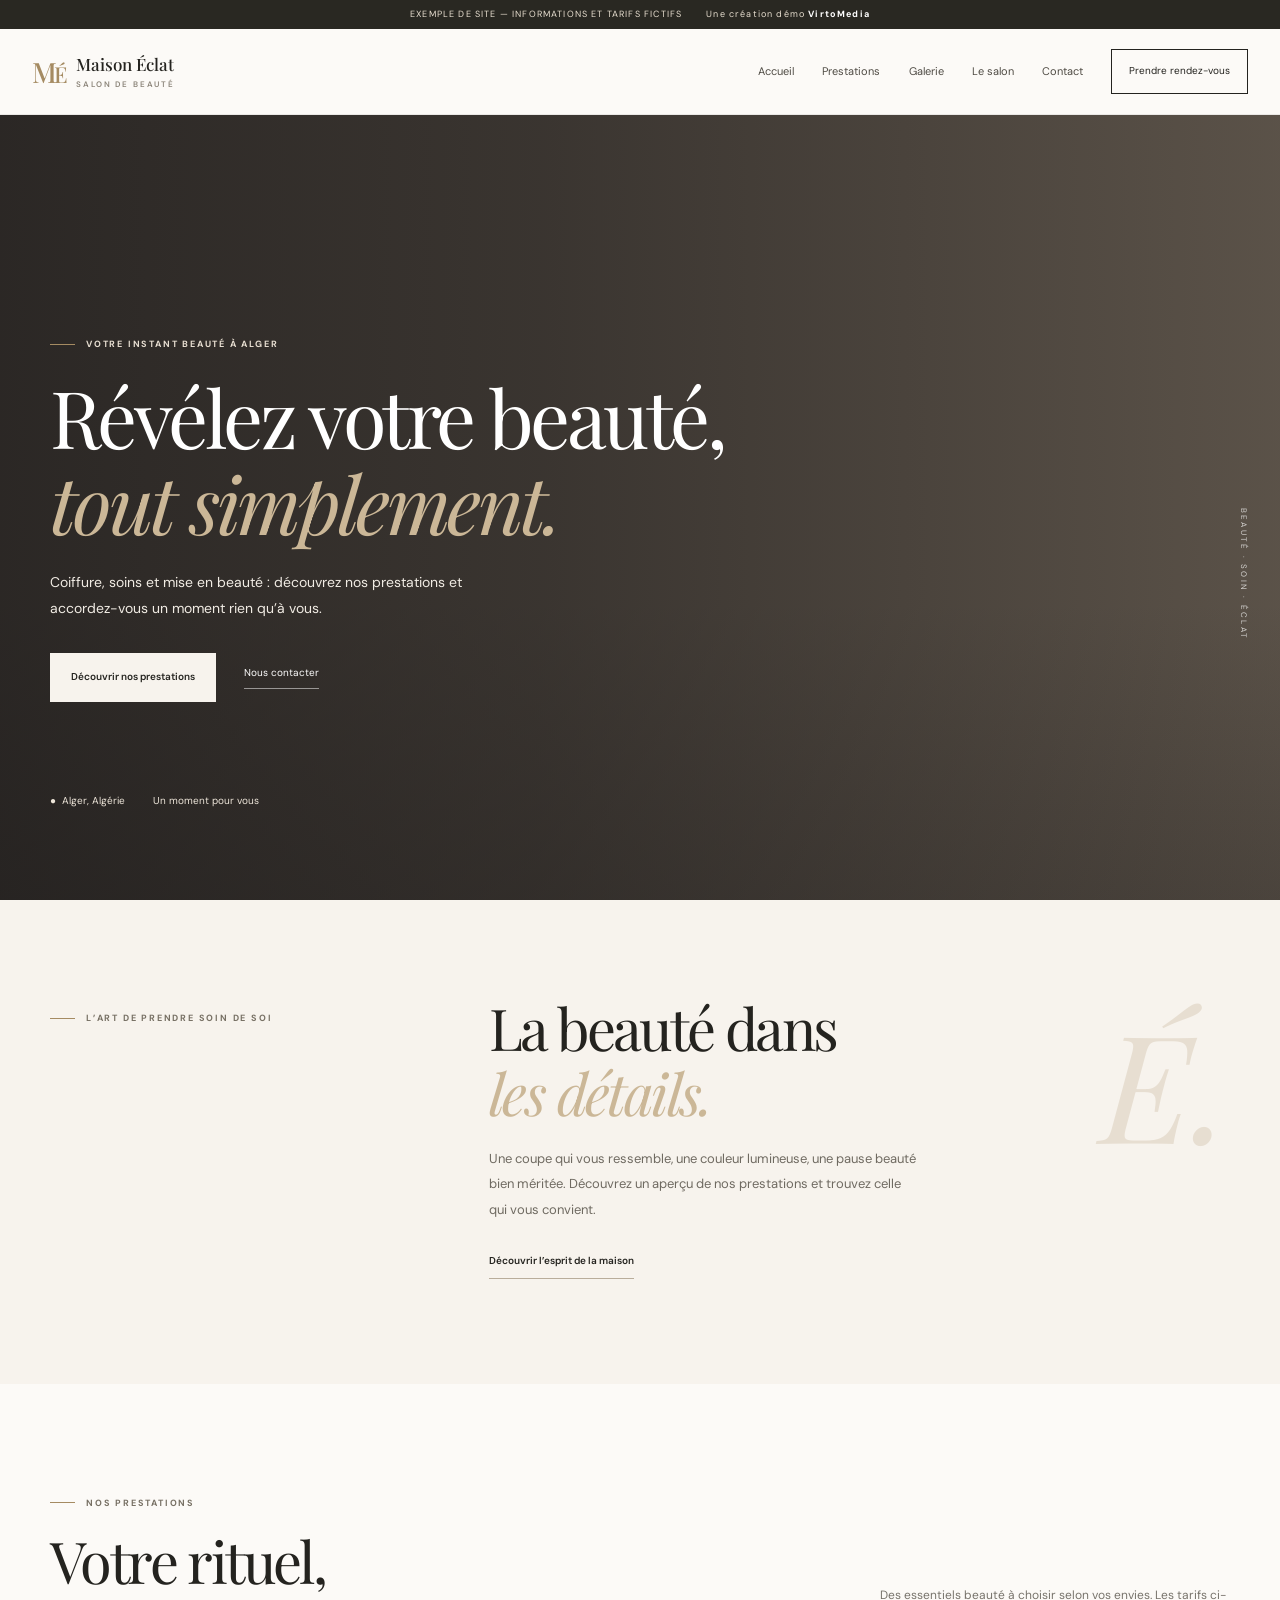
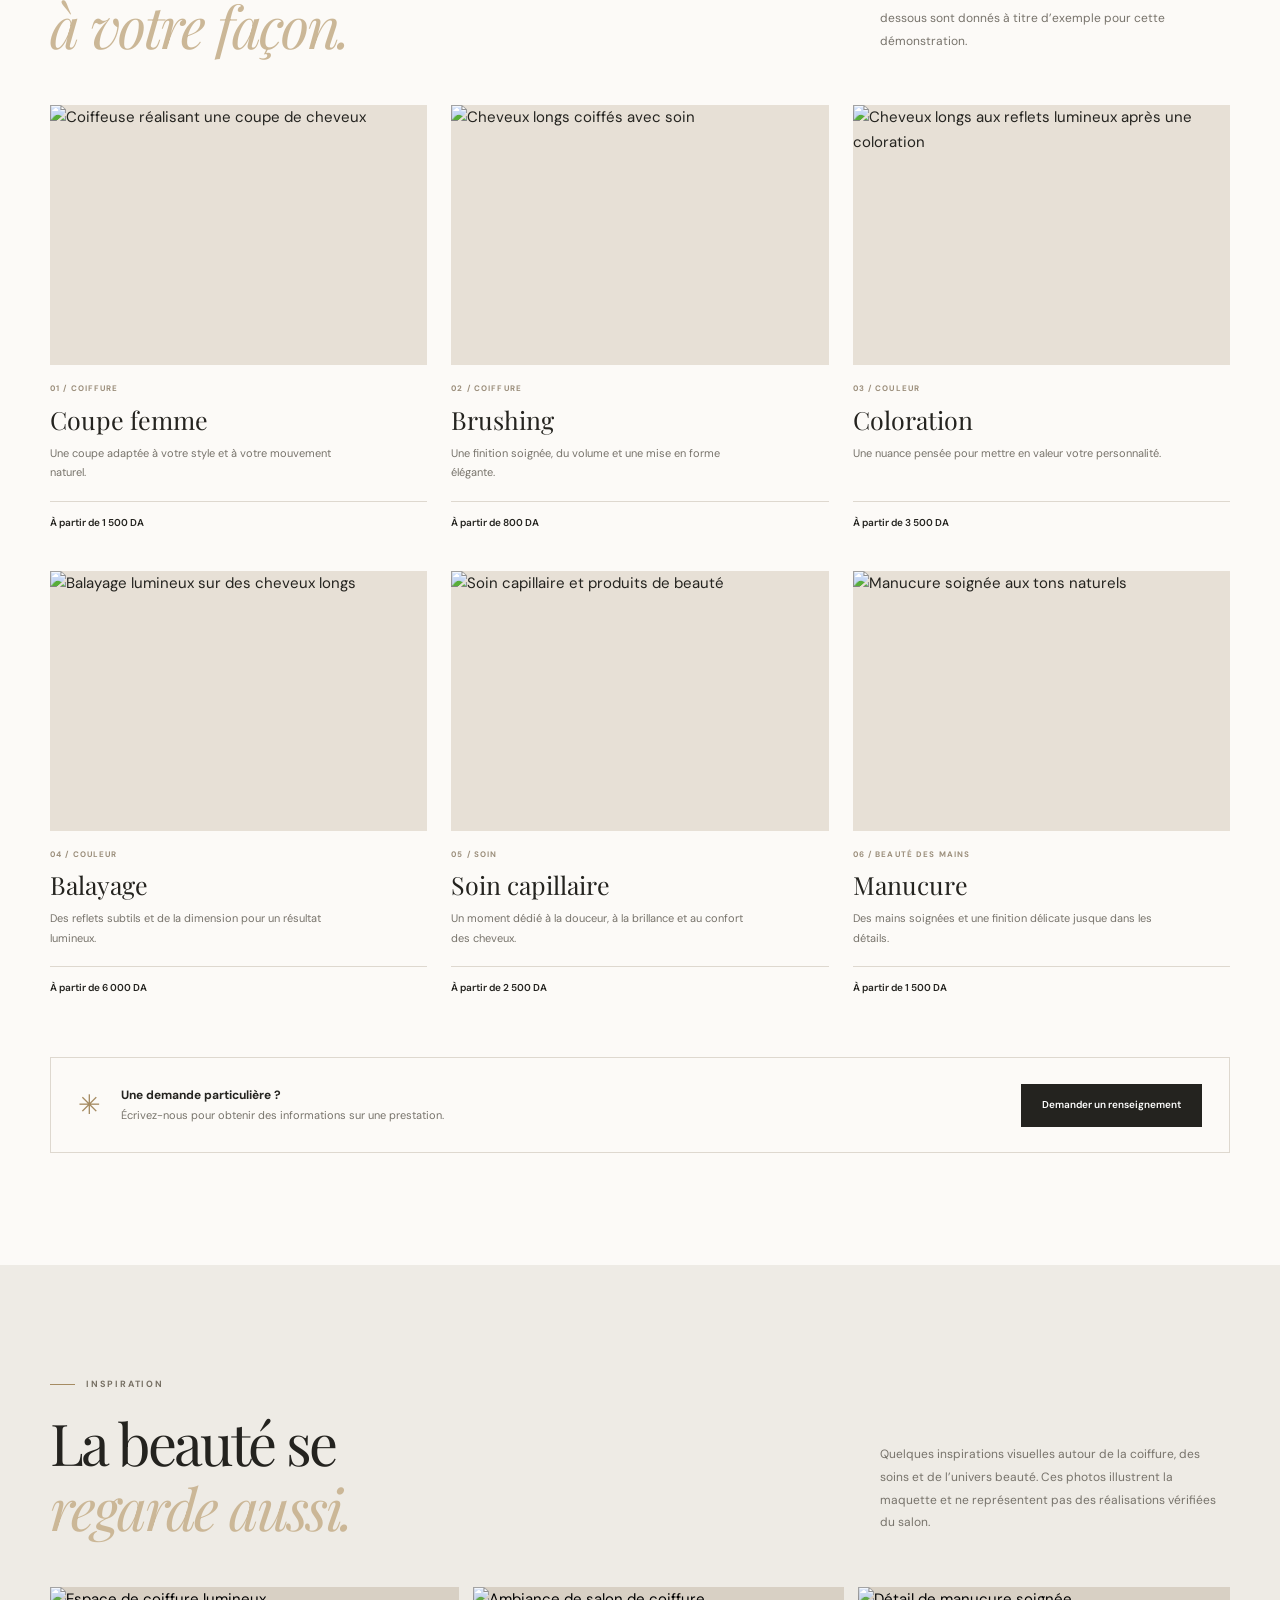
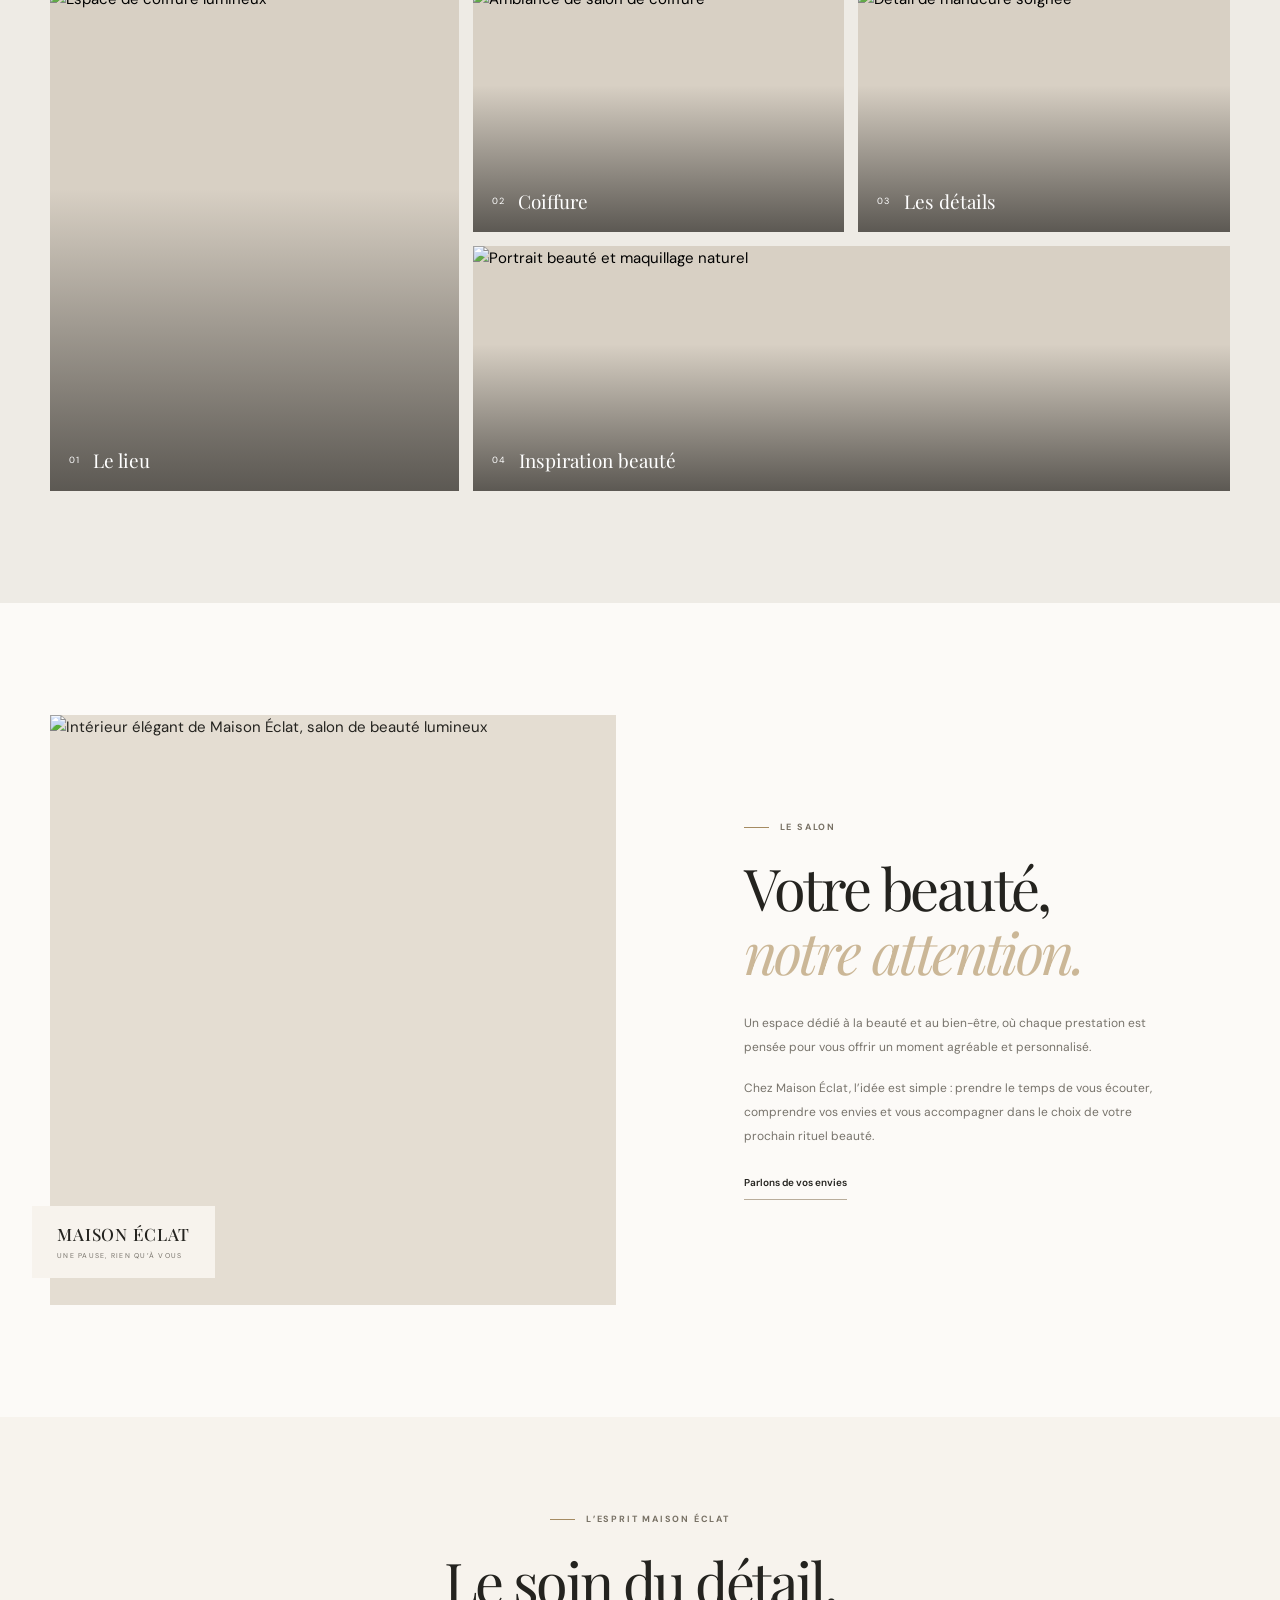
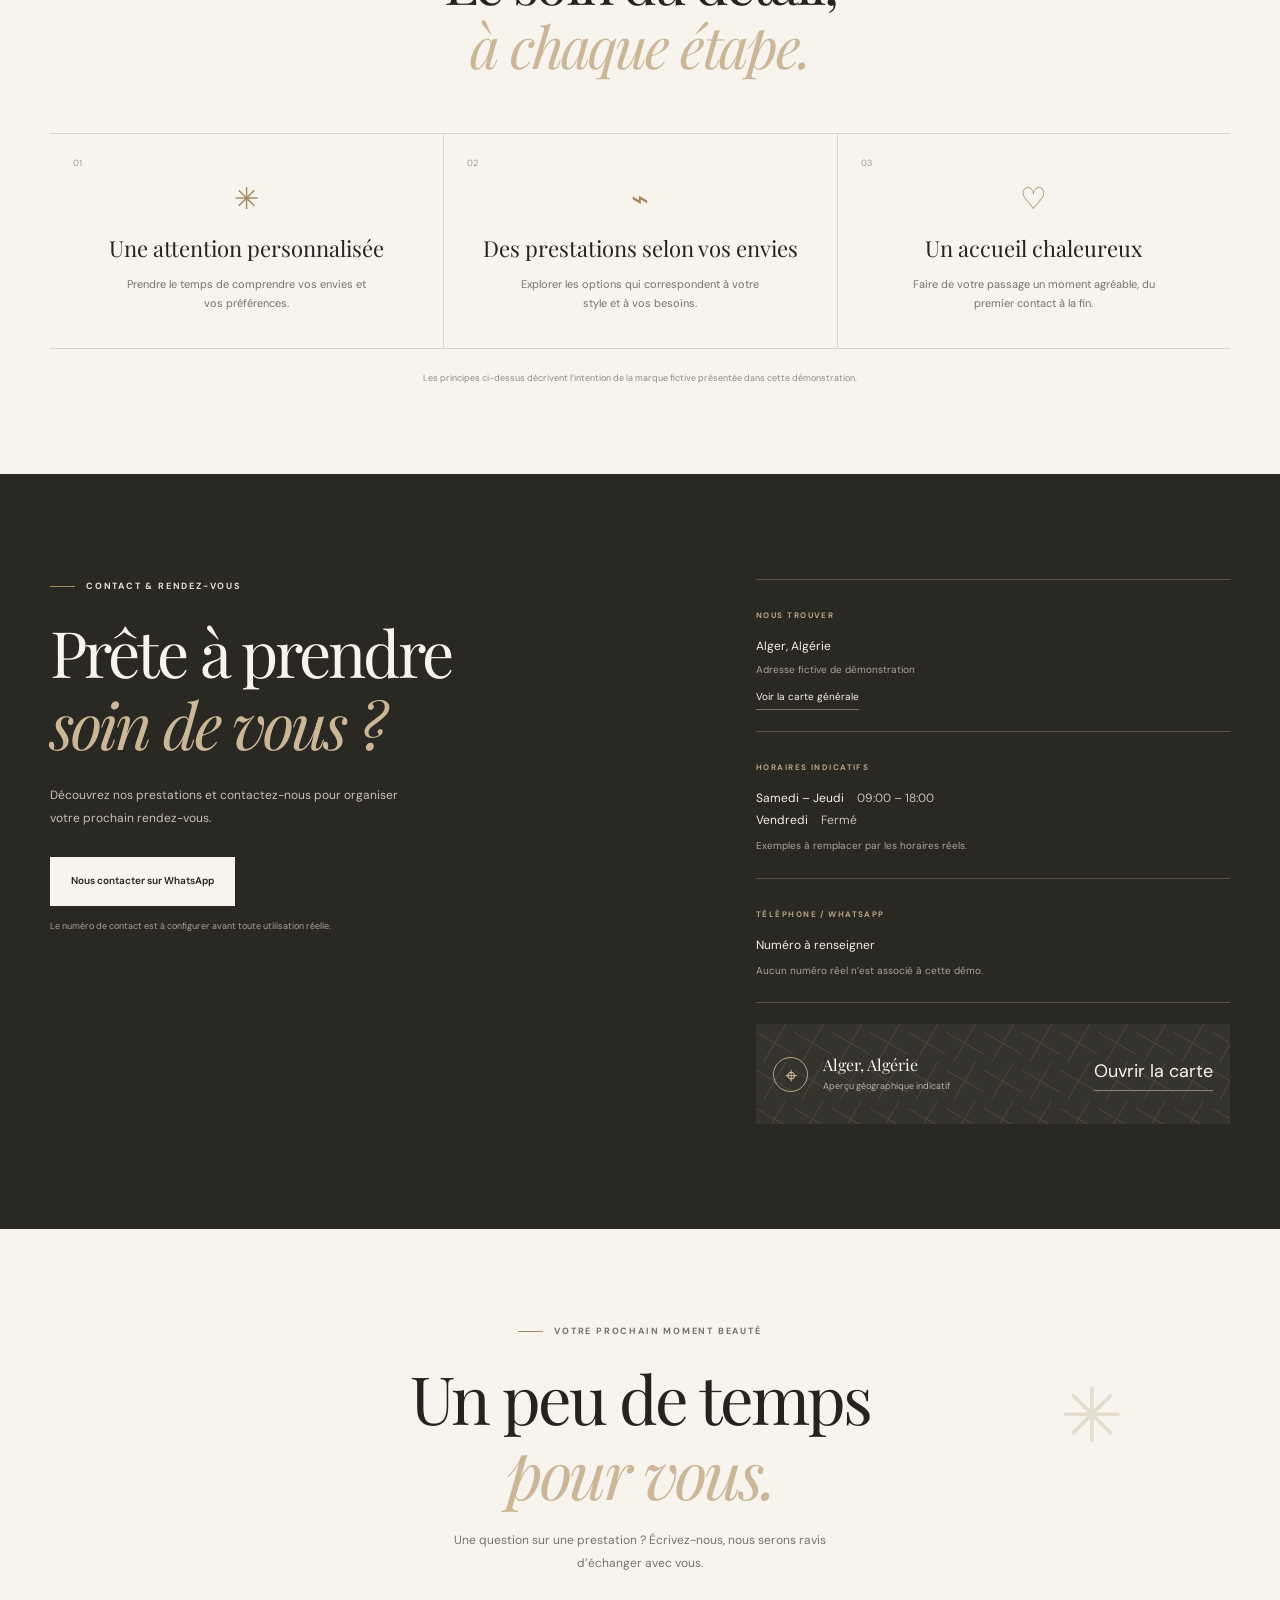
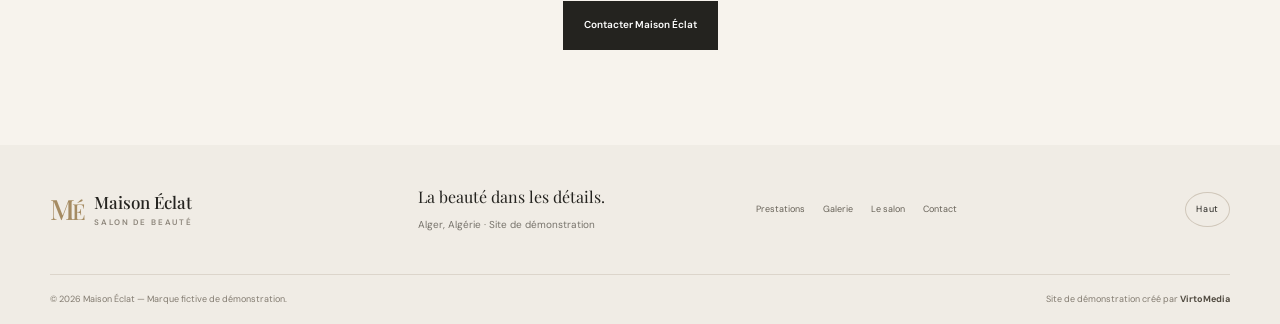
==== commit 53196f9c: "Add files via upload" ====
--- a/index.html
+++ b/index.html
@@ -12,27 +12,27 @@
 <body>
 <a class="skip-link" href="#contenu">Aller au contenu</a>
 <div class="demo-strip"><span>EXEMPLE DE SITE — INFORMATIONS ET TARIFS FICTIFS</span><span>Une création démo <b>VirtoMedia</b></span></div>
-<header class="site-header" id="haut"><div class="header-inner"><a class="wordmark" href="#haut" aria-label="Maison Éclat, accueil"><span class="monogram">M<span>É</span></span><span class="wordmark-text">Maison Éclat<small>SALON DE BEAUTÉ</small></span></a><button class="menu-toggle" type="button" aria-expanded="false" aria-controls="site-nav" aria-label="Ouvrir le menu"><span></span><span></span></button><nav class="site-nav" id="site-nav" aria-label="Navigation principale"><a href="#haut">Accueil</a><a href="#prestations">Prestations</a><a href="#galerie">Galerie</a><a href="#salon">Le salon</a><a href="#contact">Contact</a><a class="nav-cta" href="#contact">Prendre rendez-vous <span>↗</span></a></nav></div></header>
+<header class="site-header" id="haut"><div class="header-inner"><a class="wordmark" href="#haut" aria-label="Maison Éclat, accueil"><span class="monogram">M<span>É</span></span><span class="wordmark-text">Maison Éclat<small>SALON DE BEAUTÉ</small></span></a><button class="menu-toggle" type="button" aria-expanded="false" aria-controls="site-nav" aria-label="Ouvrir le menu"><span></span><span></span></button><nav class="site-nav" id="site-nav" aria-label="Navigation principale"><a href="#haut">Accueil</a><a href="#prestations">Prestations</a><a href="#galerie">Galerie</a><a href="#salon">Le salon</a><a href="#contact">Contact</a><a class="nav-cta" href="#contact">Prendre rendez-vous</a></nav></div></header>
 <main id="contenu">
-<section class="hero"><div class="hero-image" role="img" aria-label="Ambiance raffinée d'un salon de beauté"></div><div class="hero-shade"></div><div class="hero-content page-width"><p class="eyebrow light"><span></span> VOTRE INSTANT BEAUTÉ À ALGER</p><h1>Révélez votre beauté,<br><em>tout simplement.</em></h1><p class="hero-copy">Coiffure, soins et mise en beauté : découvrez nos prestations et accordez-vous un moment rien qu’à vous.</p><div class="hero-actions"><a class="button button-light" href="#prestations">Découvrir nos prestations <span>↘</span></a><a class="text-link light-link" href="#contact">Nous contacter <span>↗</span></a></div><div class="hero-foot"><span>● &nbsp;Alger, Algérie</span><span>Un moment pour vous</span></div></div><div class="hero-side-note">BEAUTÉ · SOIN · ÉCLAT</div></section>
-<section class="intro section-pad"><div class="page-width intro-grid"><p class="eyebrow"><span></span> L’ART DE PRENDRE SOIN DE SOI</p><div><h2>La beauté dans<br><em>les détails.</em></h2><p class="intro-copy">Une coupe qui vous ressemble, une couleur lumineuse, une pause beauté bien méritée. Découvrez un aperçu de nos prestations et trouvez celle qui vous convient.</p><a class="underlined-link" href="#salon">Découvrir l’esprit de la maison <span>↗</span></a></div><div class="intro-mark" aria-hidden="true">É.</div></div></section>
+<section class="hero"><div class="hero-image" role="img" aria-label="Ambiance raffinée d'un salon de beauté"></div><div class="hero-shade"></div><div class="hero-content page-width"><p class="eyebrow light"><span></span> VOTRE INSTANT BEAUTÉ À ALGER</p><h1>Révélez votre beauté,<br><em>tout simplement.</em></h1><p class="hero-copy">Coiffure, soins et mise en beauté : découvrez nos prestations et accordez-vous un moment rien qu’à vous.</p><div class="hero-actions"><a class="button button-light" href="#prestations">Découvrir nos prestations</a><a class="text-link light-link" href="#contact">Nous contacter</a></div><div class="hero-foot"><span>● &nbsp;Alger, Algérie</span><span>Un moment pour vous</span></div></div><div class="hero-side-note">BEAUTÉ · SOIN · ÉCLAT</div></section>
+<section class="intro section-pad"><div class="page-width intro-grid"><p class="eyebrow"><span></span> L’ART DE PRENDRE SOIN DE SOI</p><div><h2>La beauté dans<br><em>les détails.</em></h2><p class="intro-copy">Une coupe qui vous ressemble, une couleur lumineuse, une pause beauté bien méritée. Découvrez un aperçu de nos prestations et trouvez celle qui vous convient.</p><a class="underlined-link" href="#salon">Découvrir l’esprit de la maison</a></div><div class="intro-mark" aria-hidden="true">É.</div></div></section>
 <section class="services section-pad" id="prestations"><div class="page-width"><div class="section-heading"><div><p class="eyebrow"><span></span> NOS PRESTATIONS</p><h2>Votre rituel,<br><em>à votre façon.</em></h2></div><p class="section-description">Des essentiels beauté à choisir selon vos envies. Les tarifs ci-dessous sont donnés à titre d’exemple pour cette démonstration.</p></div><div class="service-grid">
-<article class="service-card"><div class="service-image"><img src="https://images.unsplash.com/photo-1562322140-8baeececf3df?auto=format&fit=crop&w=900&q=82" alt="Coiffeuse réalisant une coupe de cheveux" loading="lazy"></div><div class="service-meta">01 / COIFFURE</div><h3>Coupe femme</h3><p>Une coupe adaptée à votre style et à votre mouvement naturel.</p><div class="service-bottom"><strong>À partir de 1 500 DA</strong><a href="#contact" aria-label="Demander un renseignement pour la coupe femme">↗</a></div></article>
-<article class="service-card"><div class="service-image"><img src="https://images.unsplash.com/photo-1522337360788-8b13dee7a37e?auto=format&fit=crop&w=900&q=82" alt="Cheveux longs coiffés avec soin" loading="lazy"></div><div class="service-meta">02 / COIFFURE</div><h3>Brushing</h3><p>Une finition soignée, du volume et une mise en forme élégante.</p><div class="service-bottom"><strong>À partir de 800 DA</strong><a href="#contact" aria-label="Demander un renseignement pour le brushing">↗</a></div></article>
-<article class="service-card"><div class="service-image"><img src="https://images.unsplash.com/photo-1519691141927-6e6f6b6a5c2f?auto=format&fit=crop&w=900&q=82" alt="Cheveux brillants avec une coloration chaleureuse" loading="lazy"></div><div class="service-meta">03 / COULEUR</div><h3>Coloration</h3><p>Une nuance pensée pour mettre en valeur votre personnalité.</p><div class="service-bottom"><strong>À partir de 3 500 DA</strong><a href="#contact" aria-label="Demander un renseignement pour la coloration">↗</a></div></article>
-<article class="service-card"><div class="service-image"><img src="https://images.unsplash.com/photo-1605497788044-5a32c7078486?auto=format&fit=crop&w=900&q=82" alt="Balayage lumineux sur des cheveux longs" loading="lazy"></div><div class="service-meta">04 / COULEUR</div><h3>Balayage</h3><p>Des reflets subtils et de la dimension pour un résultat lumineux.</p><div class="service-bottom"><strong>À partir de 6 000 DA</strong><a href="#contact" aria-label="Demander un renseignement pour le balayage">↗</a></div></article>
-<article class="service-card"><div class="service-image"><img src="https://images.unsplash.com/photo-1516975080664-ed2fc6a32937?auto=format&fit=crop&w=900&q=82" alt="Soin capillaire et produits de beauté" loading="lazy"></div><div class="service-meta">05 / SOIN</div><h3>Soin capillaire</h3><p>Un moment dédié à la douceur, à la brillance et au confort des cheveux.</p><div class="service-bottom"><strong>À partir de 2 500 DA</strong><a href="#contact" aria-label="Demander un renseignement pour un soin capillaire">↗</a></div></article>
-<article class="service-card"><div class="service-image"><img src="https://images.unsplash.com/photo-1610992015732-2449b76344bc?auto=format&fit=crop&w=900&q=82" alt="Manucure soignée aux tons naturels" loading="lazy"></div><div class="service-meta">06 / BEAUTÉ DES MAINS</div><h3>Manucure</h3><p>Des mains soignées et une finition délicate jusque dans les détails.</p><div class="service-bottom"><strong>À partir de 1 500 DA</strong><a href="#contact" aria-label="Demander un renseignement pour la manucure">↗</a></div></article></div><div class="services-note"><span class="note-star">✳</span><p><strong>Une demande particulière ?</strong><br>Écrivez-nous pour obtenir des informations sur une prestation.</p><a class="button button-dark" href="#contact">Demander un renseignement <span>↗</span></a></div></div></section>
+<article class="service-card"><div class="service-image"><img src="https://images.unsplash.com/photo-1562322140-8baeececf3df?auto=format&fit=crop&w=900&q=82" alt="Coiffeuse réalisant une coupe de cheveux" loading="lazy"></div><div class="service-meta">01 / COIFFURE</div><h3>Coupe femme</h3><p>Une coupe adaptée à votre style et à votre mouvement naturel.</p><div class="service-bottom"><strong>À partir de 1 500 DA</strong></div></article>
+<article class="service-card"><div class="service-image"><img src="https://images.unsplash.com/photo-1522337360788-8b13dee7a37e?auto=format&fit=crop&w=900&q=82" alt="Cheveux longs coiffés avec soin" loading="lazy"></div><div class="service-meta">02 / COIFFURE</div><h3>Brushing</h3><p>Une finition soignée, du volume et une mise en forme élégante.</p><div class="service-bottom"><strong>À partir de 800 DA</strong></div></article>
+<article class="service-card"><div class="service-image"><img src="https://images.unsplash.com/photo-1527799820374-dcf8d9d4a388?auto=format&fit=crop&w=900&q=85" data-fallback="https://images.unsplash.com/photo-1605497788044-5a32c7078486?auto=format&fit=crop&w=900&q=85" alt="Cheveux longs aux reflets lumineux après une coloration" loading="lazy"></div><div class="service-meta">03 / COULEUR</div><h3>Coloration</h3><p>Une nuance pensée pour mettre en valeur votre personnalité.</p><div class="service-bottom"><strong>À partir de 3 500 DA</strong></div></article>
+<article class="service-card"><div class="service-image"><img src="https://images.unsplash.com/photo-1605497788044-5a32c7078486?auto=format&fit=crop&w=900&q=82" alt="Balayage lumineux sur des cheveux longs" loading="lazy"></div><div class="service-meta">04 / COULEUR</div><h3>Balayage</h3><p>Des reflets subtils et de la dimension pour un résultat lumineux.</p><div class="service-bottom"><strong>À partir de 6 000 DA</strong></div></article>
+<article class="service-card"><div class="service-image"><img src="https://images.unsplash.com/photo-1516975080664-ed2fc6a32937?auto=format&fit=crop&w=900&q=82" alt="Soin capillaire et produits de beauté" loading="lazy"></div><div class="service-meta">05 / SOIN</div><h3>Soin capillaire</h3><p>Un moment dédié à la douceur, à la brillance et au confort des cheveux.</p><div class="service-bottom"><strong>À partir de 2 500 DA</strong></div></article>
+<article class="service-card"><div class="service-image"><img src="https://images.unsplash.com/photo-1610992015732-2449b76344bc?auto=format&fit=crop&w=900&q=82" alt="Manucure soignée aux tons naturels" loading="lazy"></div><div class="service-meta">06 / BEAUTÉ DES MAINS</div><h3>Manucure</h3><p>Des mains soignées et une finition délicate jusque dans les détails.</p><div class="service-bottom"><strong>À partir de 1 500 DA</strong></div></article></div><div class="services-note"><span class="note-star">✳</span><p><strong>Une demande particulière ?</strong><br>Écrivez-nous pour obtenir des informations sur une prestation.</p><a class="button button-dark" href="#contact">Demander un renseignement</a></div></div></section>
 <section class="gallery section-pad" id="galerie"><div class="page-width"><div class="section-heading"><div><p class="eyebrow"><span></span> INSPIRATION</p><h2>La beauté se<br><em>regarde aussi.</em></h2></div><p class="section-description">Quelques inspirations visuelles autour de la coiffure, des soins et de l’univers beauté. Ces photos illustrent la maquette et ne représentent pas des réalisations vérifiées du salon.</p></div><div class="gallery-grid">
-<button class="gallery-item gallery-tall" type="button" data-full="https://images.unsplash.com/photo-1521590832167-7bcbfaa6381f?auto=format&fit=crop&w=1600&q=90" aria-label="Agrandir la photo d'un espace beauté"><img src="https://images.unsplash.com/photo-1521590832167-7bcbfaa6381f?auto=format&fit=crop&w=900&q=82" alt="Espace de coiffure lumineux" loading="lazy"><span>01 <b>Le lieu</b><i>↗</i></span></button>
-<button class="gallery-item" type="button" data-full="https://images.unsplash.com/photo-1560066984-138dadb4c035?auto=format&fit=crop&w=1600&q=90" aria-label="Agrandir la photo d'un salon"><img src="https://images.unsplash.com/photo-1560066984-138dadb4c035?auto=format&fit=crop&w=900&q=82" alt="Ambiance de salon de coiffure" loading="lazy"><span>02 <b>Coiffure</b><i>↗</i></span></button>
-<button class="gallery-item" type="button" data-full="https://images.unsplash.com/photo-1604654894610-df63bc536371?auto=format&fit=crop&w=1600&q=90" aria-label="Agrandir la photo d'une manucure"><img src="https://images.unsplash.com/photo-1604654894610-df63bc536371?auto=format&fit=crop&w=900&q=82" alt="Détail de manucure soignée" loading="lazy"><span>03 <b>Les détails</b><i>↗</i></span></button>
-<button class="gallery-item gallery-wide" type="button" data-full="https://images.unsplash.com/photo-1487412720507-e7ab37603c6f?auto=format&fit=crop&w=1600&q=90" aria-label="Agrandir un portrait beauté"><img src="https://images.unsplash.com/photo-1487412720507-e7ab37603c6f?auto=format&fit=crop&w=1200&q=82" alt="Portrait beauté et maquillage naturel" loading="lazy"><span>04 <b>Inspiration beauté</b><i>↗</i></span></button></div></div></section>
-<section class="about section-pad" id="salon"><div class="page-width about-grid"><div class="about-photo"><img src="https://images.unsplash.com/photo-1633681926022-84c23e8cb2d5?auto=format&fit=crop&w=1200&q=85" alt="Intérieur élégant d'un salon de beauté" loading="lazy"><div class="photo-caption"><span>MAISON ÉCLAT</span><small>UNE PAUSE, RIEN QU’À VOUS</small></div></div><div class="about-copy"><p class="eyebrow"><span></span> LE SALON</p><h2>Votre beauté,<br><em>notre attention.</em></h2><p>Un espace dédié à la beauté et au bien-être, où chaque prestation est pensée pour vous offrir un moment agréable et personnalisé.</p><p>Chez Maison Éclat, l’idée est simple : prendre le temps de vous écouter, comprendre vos envies et vous accompagner dans le choix de votre prochain rituel beauté.</p><a class="underlined-link" href="#contact">Parlons de vos envies <span>↗</span></a></div></div></section>
+<button class="gallery-item gallery-tall" type="button" data-full="https://images.unsplash.com/photo-1521590832167-7bcbfaa6381f?auto=format&fit=crop&w=1600&q=90" aria-label="Agrandir la photo d'un espace beauté"><img src="https://images.unsplash.com/photo-1521590832167-7bcbfaa6381f?auto=format&fit=crop&w=900&q=82" alt="Espace de coiffure lumineux" loading="lazy"><span>01 <b>Le lieu</b></span></button>
+<button class="gallery-item" type="button" data-full="https://images.unsplash.com/photo-1560066984-138dadb4c035?auto=format&fit=crop&w=1600&q=90" aria-label="Agrandir la photo d'un salon"><img src="https://images.unsplash.com/photo-1560066984-138dadb4c035?auto=format&fit=crop&w=900&q=82" alt="Ambiance de salon de coiffure" loading="lazy"><span>02 <b>Coiffure</b></span></button>
+<button class="gallery-item" type="button" data-full="https://images.unsplash.com/photo-1604654894610-df63bc536371?auto=format&fit=crop&w=1600&q=90" aria-label="Agrandir la photo d'une manucure"><img src="https://images.unsplash.com/photo-1604654894610-df63bc536371?auto=format&fit=crop&w=900&q=82" alt="Détail de manucure soignée" loading="lazy"><span>03 <b>Les détails</b></span></button>
+<button class="gallery-item gallery-wide" type="button" data-full="https://images.unsplash.com/photo-1487412720507-e7ab37603c6f?auto=format&fit=crop&w=1600&q=90" aria-label="Agrandir un portrait beauté"><img src="https://images.unsplash.com/photo-1487412720507-e7ab37603c6f?auto=format&fit=crop&w=1200&q=82" alt="Portrait beauté et maquillage naturel" loading="lazy"><span>04 <b>Inspiration beauté</b></span></button></div></div></section>
+<section class="about section-pad" id="salon"><div class="page-width about-grid"><div class="about-photo"><img src="https://images.unsplash.com/photo-1560066984-138dadb4c035?auto=format&fit=crop&w=1200&q=85" data-fallback="https://images.unsplash.com/photo-1521590832167-7bcbfaa6381f?auto=format&fit=crop&w=1200&q=85" alt="Intérieur élégant de Maison Éclat, salon de beauté lumineux" loading="lazy"><div class="photo-caption"><span>MAISON ÉCLAT</span><small>UNE PAUSE, RIEN QU’À VOUS</small></div></div><div class="about-copy"><p class="eyebrow"><span></span> LE SALON</p><h2>Votre beauté,<br><em>notre attention.</em></h2><p>Un espace dédié à la beauté et au bien-être, où chaque prestation est pensée pour vous offrir un moment agréable et personnalisé.</p><p>Chez Maison Éclat, l’idée est simple : prendre le temps de vous écouter, comprendre vos envies et vous accompagner dans le choix de votre prochain rituel beauté.</p><a class="underlined-link" href="#contact">Parlons de vos envies</a></div></div></section>
 <section class="values section-pad"><div class="page-width"><div class="values-top"><p class="eyebrow"><span></span> L’ESPRIT MAISON ÉCLAT</p><h2>Le soin du détail,<br><em>à chaque étape.</em></h2></div><div class="value-grid"><article><span class="value-number">01</span><div class="value-icon">✳</div><h3>Une attention personnalisée</h3><p>Prendre le temps de comprendre vos envies et vos préférences.</p></article><article><span class="value-number">02</span><div class="value-icon">⌁</div><h3>Des prestations selon vos envies</h3><p>Explorer les options qui correspondent à votre style et à vos besoins.</p></article><article><span class="value-number">03</span><div class="value-icon">♡</div><h3>Un accueil chaleureux</h3><p>Faire de votre passage un moment agréable, du premier contact à la fin.</p></article></div><p class="values-disclaimer">Les principes ci-dessus décrivent l’intention de la marque fictive présentée dans cette démonstration.</p></div></section>
-<section class="contact section-pad" id="contact"><div class="page-width contact-grid"><div class="contact-main"><p class="eyebrow light"><span></span> CONTACT & RENDEZ-VOUS</p><h2>Prête à prendre<br><em>soin de vous ?</em></h2><p>Découvrez nos prestations et contactez-nous pour organiser votre prochain rendez-vous.</p><a class="button button-light whatsapp-link" href="#contact">Nous contacter sur WhatsApp <span>↗</span></a><small class="contact-placeholder">Le numéro de contact est à configurer avant toute utilisation réelle.</small></div><div class="contact-details"><div class="detail-row"><span class="detail-label">NOUS TROUVER</span><p>Alger, Algérie<br><small>Adresse fictive de démonstration</small></p><a href="https://www.google.com/maps/search/?api=1&query=Alger%2C%20Alg%C3%A9rie" target="_blank" rel="noopener noreferrer" class="detail-link">Voir la carte générale ↗</a></div><div class="detail-row"><span class="detail-label">HORAIRES INDICATIFS</span><p>Samedi – Jeudi <span>09:00 – 18:00</span><br>Vendredi <span>Fermé</span></p><small>Exemples à remplacer par les horaires réels.</small></div><div class="detail-row"><span class="detail-label">TÉLÉPHONE / WHATSAPP</span><p>Numéro à renseigner</p><small>Aucun numéro réel n’est associé à cette démo.</small></div><div class="map-preview"><div class="map-grid-pattern"></div><span class="map-pin">⌖</span><div><b>Alger, Algérie</b><small>Aperçu géographique indicatif</small></div><a href="https://www.google.com/maps/search/?api=1&query=Alger%2C%20Alg%C3%A9rie" target="_blank" rel="noopener noreferrer" aria-label="Ouvrir la recherche Google Maps pour Alger">↗</a></div></div></div></section>
-<section class="closing section-pad"><div class="page-width closing-inner"><p class="eyebrow"><span></span> VOTRE PROCHAIN MOMENT BEAUTÉ</p><h2>Un peu de temps<br><em>pour vous.</em></h2><p>Une question sur une prestation ? Écrivez-nous, nous serons ravis d’échanger avec vous.</p><a class="button button-dark whatsapp-link" href="#contact">Contacter Maison Éclat <span>↗</span></a><span class="closing-flower">✳</span></div></section>
+<section class="contact section-pad" id="contact"><div class="page-width contact-grid"><div class="contact-main"><p class="eyebrow light"><span></span> CONTACT & RENDEZ-VOUS</p><h2>Prête à prendre<br><em>soin de vous ?</em></h2><p>Découvrez nos prestations et contactez-nous pour organiser votre prochain rendez-vous.</p><a class="button button-light whatsapp-link" href="#contact">Nous contacter sur WhatsApp</a><small class="contact-placeholder">Le numéro de contact est à configurer avant toute utilisation réelle.</small></div><div class="contact-details"><div class="detail-row"><span class="detail-label">NOUS TROUVER</span><p>Alger, Algérie<br><small>Adresse fictive de démonstration</small></p><a href="https://www.google.com/maps/search/?api=1&query=Alger%2C%20Alg%C3%A9rie" target="_blank" rel="noopener noreferrer" class="detail-link">Voir la carte générale</a></div><div class="detail-row"><span class="detail-label">HORAIRES INDICATIFS</span><p>Samedi – Jeudi <span>09:00 – 18:00</span><br>Vendredi <span>Fermé</span></p><small>Exemples à remplacer par les horaires réels.</small></div><div class="detail-row"><span class="detail-label">TÉLÉPHONE / WHATSAPP</span><p>Numéro à renseigner</p><small>Aucun numéro réel n’est associé à cette démo.</small></div><div class="map-preview"><div class="map-grid-pattern"></div><span class="map-pin">⌖</span><div><b>Alger, Algérie</b><small>Aperçu géographique indicatif</small></div><a class="map-open-link" href="https://www.google.com/maps/search/?api=1&query=Alger%2C%20Alg%C3%A9rie" target="_blank" rel="noopener noreferrer">Ouvrir la carte</a></div></div></div></section>
+<section class="closing section-pad"><div class="page-width closing-inner"><p class="eyebrow"><span></span> VOTRE PROCHAIN MOMENT BEAUTÉ</p><h2>Un peu de temps<br><em>pour vous.</em></h2><p>Une question sur une prestation ? Écrivez-nous, nous serons ravis d’échanger avec vous.</p><a class="button button-dark whatsapp-link" href="#contact">Contacter Maison Éclat</a><span class="closing-flower">✳</span></div></section>
 </main>
-<footer class="site-footer"><div class="page-width footer-top"><a class="wordmark" href="#haut"><span class="monogram">M<span>É</span></span><span class="wordmark-text">Maison Éclat<small>SALON DE BEAUTÉ</small></span></a><p>La beauté dans les détails.<br><span>Alger, Algérie · Site de démonstration</span></p><nav aria-label="Navigation de pied de page"><a href="#prestations">Prestations</a><a href="#galerie">Galerie</a><a href="#salon">Le salon</a><a href="#contact">Contact</a></nav><a class="back-top" href="#haut" aria-label="Retour en haut">↑</a></div><div class="page-width footer-bottom"><span>© <span id="year"></span> Maison Éclat — Marque fictive de démonstration.</span><span>Site de démonstration créé par <b>VirtoMedia</b></span></div></footer>
+<footer class="site-footer"><div class="page-width footer-top"><a class="wordmark" href="#haut"><span class="monogram">M<span>É</span></span><span class="wordmark-text">Maison Éclat<small>SALON DE BEAUTÉ</small></span></a><p>La beauté dans les détails.<br><span>Alger, Algérie · Site de démonstration</span></p><nav aria-label="Navigation de pied de page"><a href="#prestations">Prestations</a><a href="#galerie">Galerie</a><a href="#salon">Le salon</a><a href="#contact">Contact</a></nav><a class="back-top" href="#haut" aria-label="Retour en haut">Haut</a></div><div class="page-width footer-bottom"><span>© <span id="year"></span> Maison Éclat — Marque fictive de démonstration.</span><span>Site de démonstration créé par <b>VirtoMedia</b></span></div></footer>
 <div class="lightbox" id="lightbox" role="dialog" aria-modal="true" aria-label="Aperçu de la photo" hidden><button class="lightbox-close" type="button" aria-label="Fermer l'image">×</button><img src="" alt=""></div><script src="script.js"></script>
 </body></html>
--- a/styles.css
+++ b/styles.css
@@ -3,3 +3,57 @@
 @media(max-width:740px){html{scroll-padding-top:72px}.demo-strip{font-size:8px;gap:8px;padding-inline:8px;letter-spacing:.07em}.demo-strip span:last-child{display:none}.site-header{height:72px}.header-inner{width:calc(100% - 36px)}.monogram{font-size:25px}.wordmark-text{font-size:15px}.menu-toggle{display:flex;width:42px;height:42px;align-items:center;justify-content:center;flex-direction:column;gap:6px;border:1px solid var(--line);background:transparent;cursor:pointer}.menu-toggle span{height:1px;width:17px;background:var(--ink);transition:transform .2s}.menu-toggle[aria-expanded=true] span:first-child{transform:translateY(3.5px) rotate(45deg)}.menu-toggle[aria-expanded=true] span:last-child{transform:translateY(-3.5px) rotate(-45deg)}.site-nav{display:none;position:absolute;top:71px;left:0;right:0;padding:17px 22px 24px;background:var(--paper);border-bottom:1px solid var(--line);box-shadow:0 14px 18px #24231f0b;align-items:stretch;gap:0;flex-direction:column}.site-nav.open{display:flex}.site-nav>a:not(.nav-cta){font-size:12px;padding:12px 0;border-bottom:1px solid #eee8df}.nav-cta{margin-top:15px;text-align:center;padding:14px}.hero{height:auto;min-height:690px;align-items:center}.hero-image{background-position:58% center}.hero-shade{background:linear-gradient(90deg,#1b1919bf,#1b191952),linear-gradient(0deg,#1b191959,transparent 60%)}.hero-content{padding-top:10px;padding-bottom:100px}.hero h1{font-size:clamp(43px,11vw,61px)}.hero-copy{font-size:13px;max-width:360px}.hero-actions{align-items:flex-start;gap:19px;flex-direction:column}.hero-foot{top:auto;bottom:37px;left:22px;right:22px;justify-content:space-between;gap:12px}.hero-side-note{display:none}.section-pad{padding:76px 0}.intro{padding:70px 0}.intro-grid{grid-template-columns:1fr;gap:18px}.intro .eyebrow{margin-top:0;margin-bottom:6px}.intro h2{font-size:48px}.intro-mark{display:none}.intro-copy{font-size:12px}.section-heading{display:block;margin-bottom:34px}.section-heading h2{font-size:47px}.section-description{margin-top:20px;max-width:440px}.service-grid{grid-template-columns:repeat(2,minmax(0,1fr));gap:32px 15px}.service-image{height:clamp(145px,42vw,245px)}.service-card h3{font-size:22px}.service-card>p{font-size:10px;min-height:56px}.service-bottom strong{font-size:9px}.service-bottom a{width:27px;height:27px;flex-shrink:0}.services-note{margin-top:40px;padding:21px;display:grid;grid-template-columns:auto 1fr;gap:13px}.services-note .button{grid-column:1/3;width:100%;gap:12px}.gallery-grid{grid-template-columns:1fr 1fr;grid-template-rows:250px 180px 180px;gap:10px}.gallery-tall{grid-row:span 2}.gallery-wide{grid-column:span 2}.gallery-item>span{left:12px;right:12px;bottom:12px;gap:8px}.gallery-item>span b{font-size:16px}.about-grid{grid-template-columns:1fr;gap:44px}.about-photo{height:430px;margin-inline:12px}.photo-caption{left:-12px}.about-copy h2{font-size:48px}.values-top h2{font-size:46px;margin-bottom:34px}.value-grid{grid-template-columns:1fr}.value-grid article{padding:29px 22px 27px}.value-grid article+article{border-left:0;border-top:1px solid #dcd3c7}.value-number{top:19px;left:20px}.value-icon{margin:7px 0 15px}.contact-grid{grid-template-columns:1fr;gap:42px}.contact{padding:76px 0}.contact-main h2{font-size:49px}.closing{padding:75px 0}.closing h2{font-size:52px}.closing-flower{right:2%;top:3px;font-size:42px;opacity:.6}.footer-top{grid-template-columns:1fr auto;gap:22px;padding:30px 0}.footer-top>p{grid-column:1/3;grid-row:2}.footer-top nav{grid-column:1/3;grid-row:3;gap:15px 20px}.back-top{grid-column:2;grid-row:1}.footer-bottom{flex-direction:column;gap:8px;line-height:1.7}.lightbox{padding:50px 14px}}
 @media(max-width:380px){.page-width{width:calc(100% - 32px)}.hero h1{font-size:41px}.button{padding:0 14px;gap:14px}.service-grid{grid-template-columns:1fr}.service-image{height:235px}.service-card>p{min-height:0}.gallery-grid{grid-template-rows:210px 150px 150px}.hero-foot{font-size:9px}.contact-main h2{font-size:43px}}
 @media(prefers-reduced-motion:reduce){*,*::before,*::after{scroll-behavior:auto!important;transition:none!important;animation:none!important}}
+
+
+/* Refinements: cleaner actions and improved small-screen layout. */
+.service-bottom{justify-content:flex-start}
+.map-open-link{margin-left:auto;position:relative;z-index:1;font-size:9px;white-space:nowrap;border-bottom:1px solid #8d8373;padding-bottom:3px}
+.back-top{width:auto;min-width:44px;padding:0 10px;font-size:9px;letter-spacing:.08em}
+@media(max-width:520px){
+  .page-width{width:calc(100% - 36px)}
+  .demo-strip{font-size:7px;letter-spacing:.06em;line-height:1.5}
+  .hero{min-height:650px}
+  .hero h1{font-size:clamp(39px,10.5vw,50px);letter-spacing:-.04em}
+  .hero-copy{max-width:320px}
+  .hero-foot{left:18px;right:18px;font-size:9px}
+  .section-pad{padding:64px 0}
+  .intro{padding:62px 0}
+  .intro h2,.section-heading h2,.about-copy h2{font-size:clamp(39px,10vw,47px)}
+  .service-grid{grid-template-columns:minmax(0,1fr);gap:30px}
+  .service-image{height:clamp(210px,64vw,300px)}
+  .service-card h3{font-size:25px}
+  .service-card>p{font-size:12px;min-height:0;max-width:100%;margin-bottom:15px}
+  .service-bottom strong{font-size:11px}
+  .services-note{padding:19px 16px;gap:11px}
+  .services-note p{font-size:10px}
+  .services-note .button{font-size:10px;padding-inline:12px}
+  .gallery-grid{grid-template-columns:1fr 1fr;grid-template-rows:220px 155px 155px;gap:8px}
+  .gallery-item>span{left:9px;right:9px;bottom:10px;gap:7px;font-size:8px}
+  .gallery-item>span b{font-size:14px}
+  .about-grid{gap:36px}
+  .about-photo{height:clamp(300px,95vw,390px);margin-inline:8px}
+  .photo-caption{left:-8px;bottom:18px;padding:13px 16px}
+  .photo-caption span{font-size:15px}
+  .contact-main h2{font-size:clamp(40px,10vw,48px)}
+  .contact-main .button,.closing .button{width:100%;max-width:360px;gap:10px;padding-inline:12px}
+  .detail-row p span{margin-left:4px}
+  .map-preview{padding:13px;gap:10px}
+  .map-preview b{font-size:14px}
+  .map-open-link{font-size:8px}
+  .closing h2{font-size:clamp(43px,11vw,52px)}
+  .closing-flower{right:0;font-size:34px}
+  .footer-top{gap:17px 12px}
+  .footer-top nav{gap:12px 16px}
+  .footer-bottom{font-size:9px;overflow-wrap:anywhere}
+  .lightbox{padding:48px 10px}
+  .lightbox img{max-width:100%;max-height:76svh}
+}
+@media(max-width:360px){
+  .header-inner{width:calc(100% - 28px)}
+  .wordmark{gap:8px}
+  .wordmark-text{font-size:14px}
+  .hero h1{font-size:38px}
+  .gallery-grid{grid-template-rows:190px 140px 140px}
+  .map-preview{gap:8px}
+  .map-pin{width:29px;height:29px;flex:0 0 29px}
+}
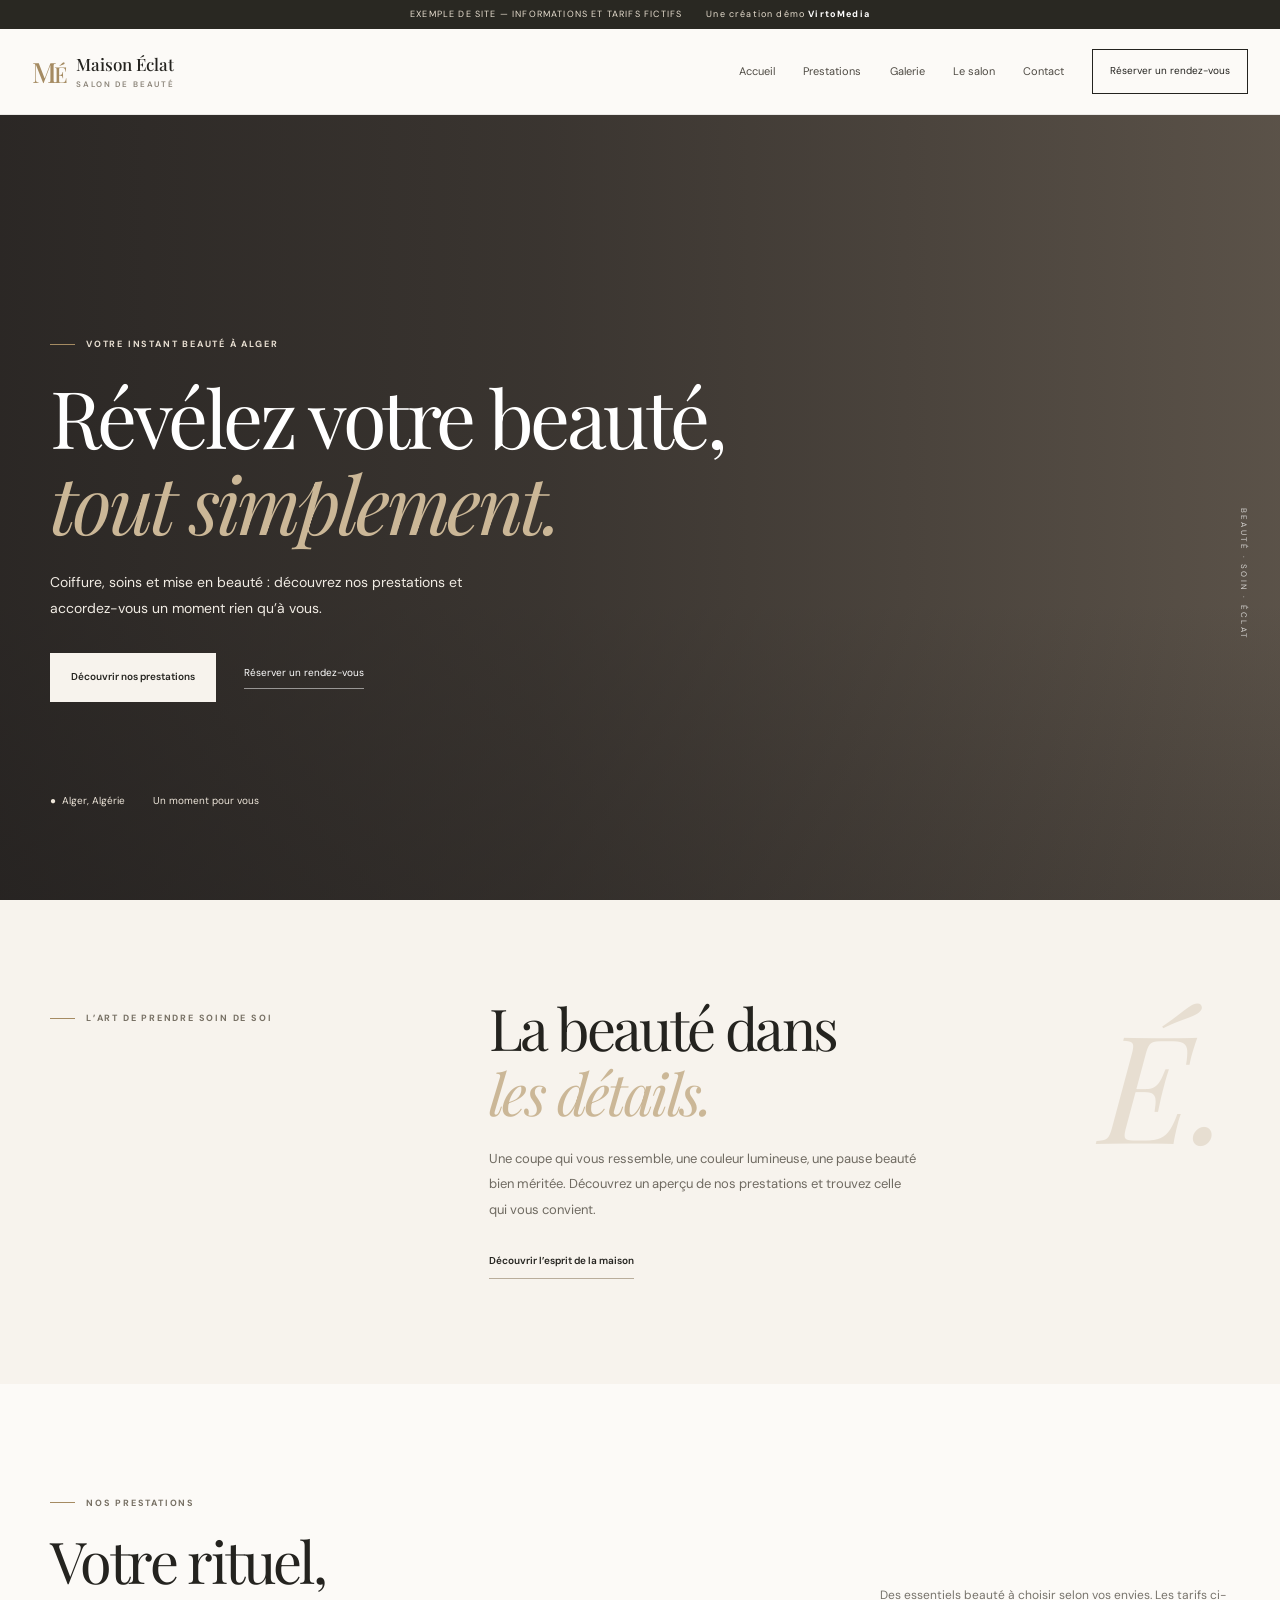
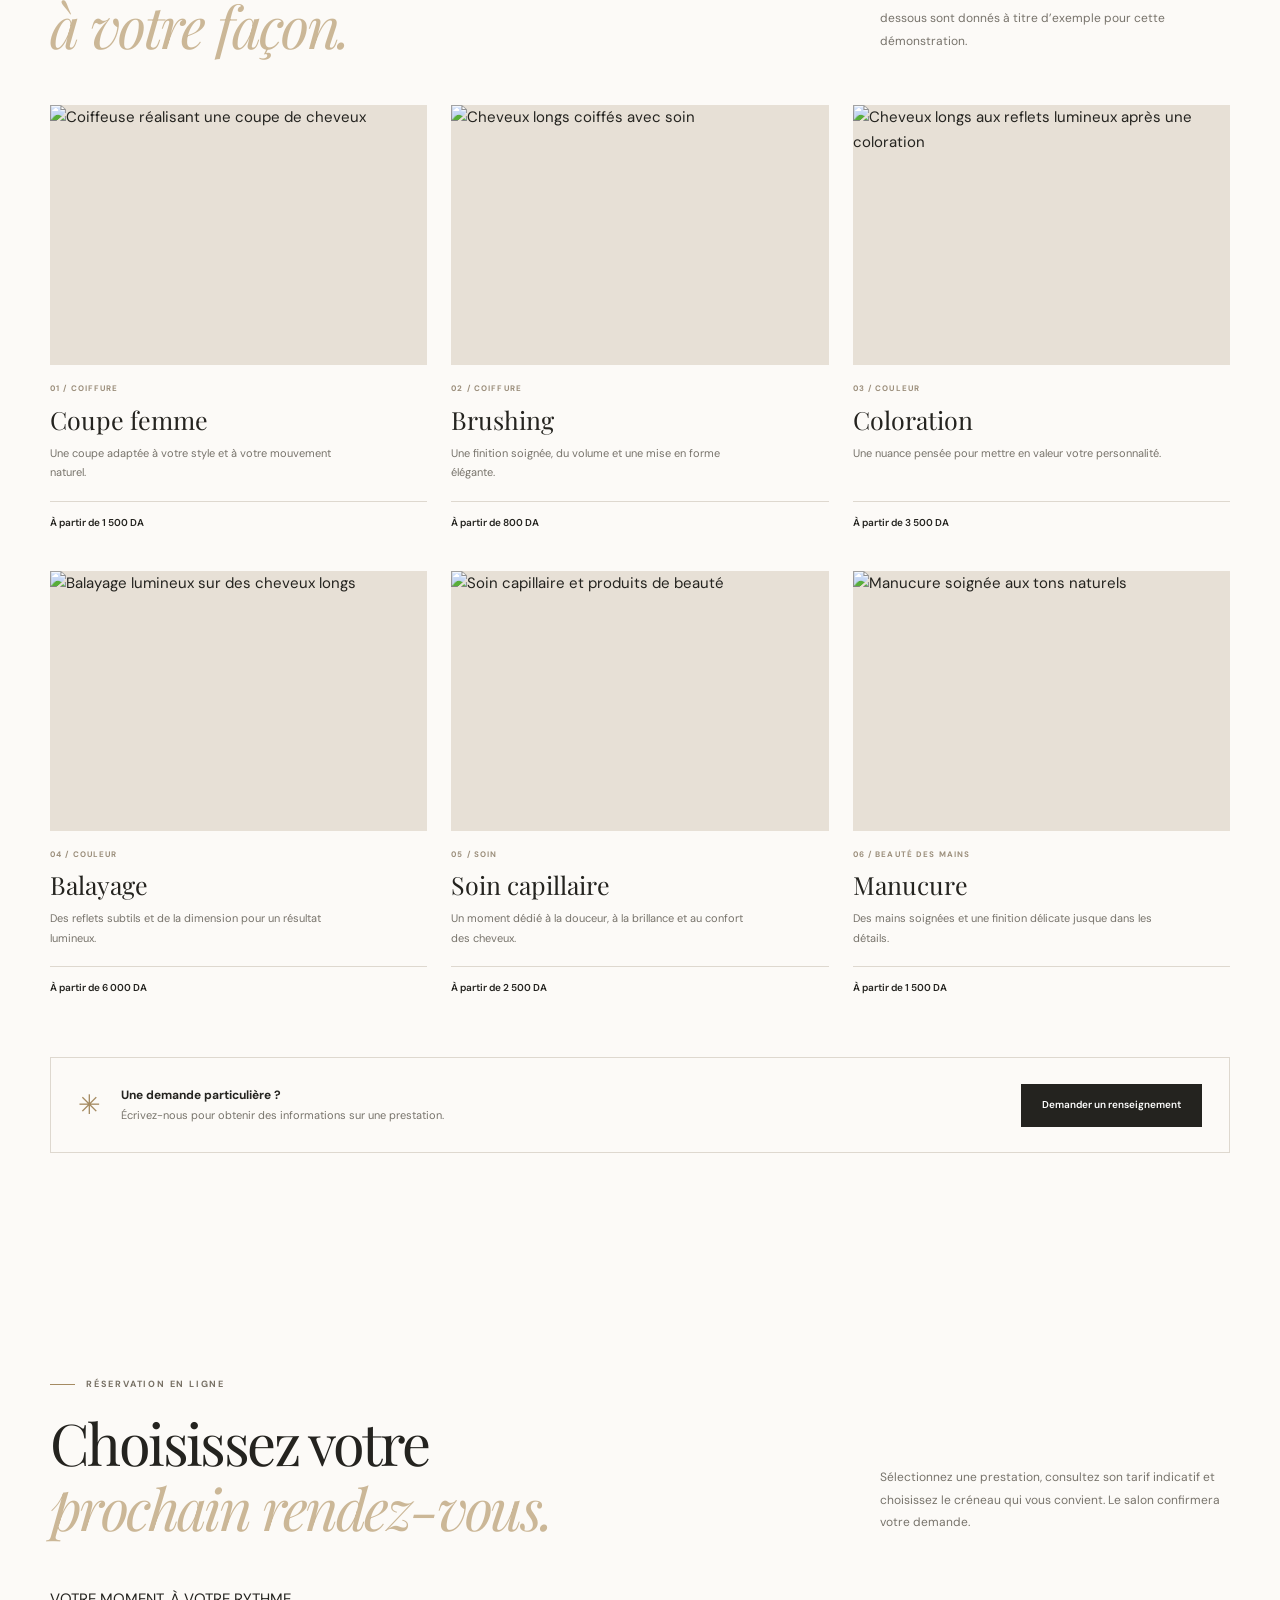
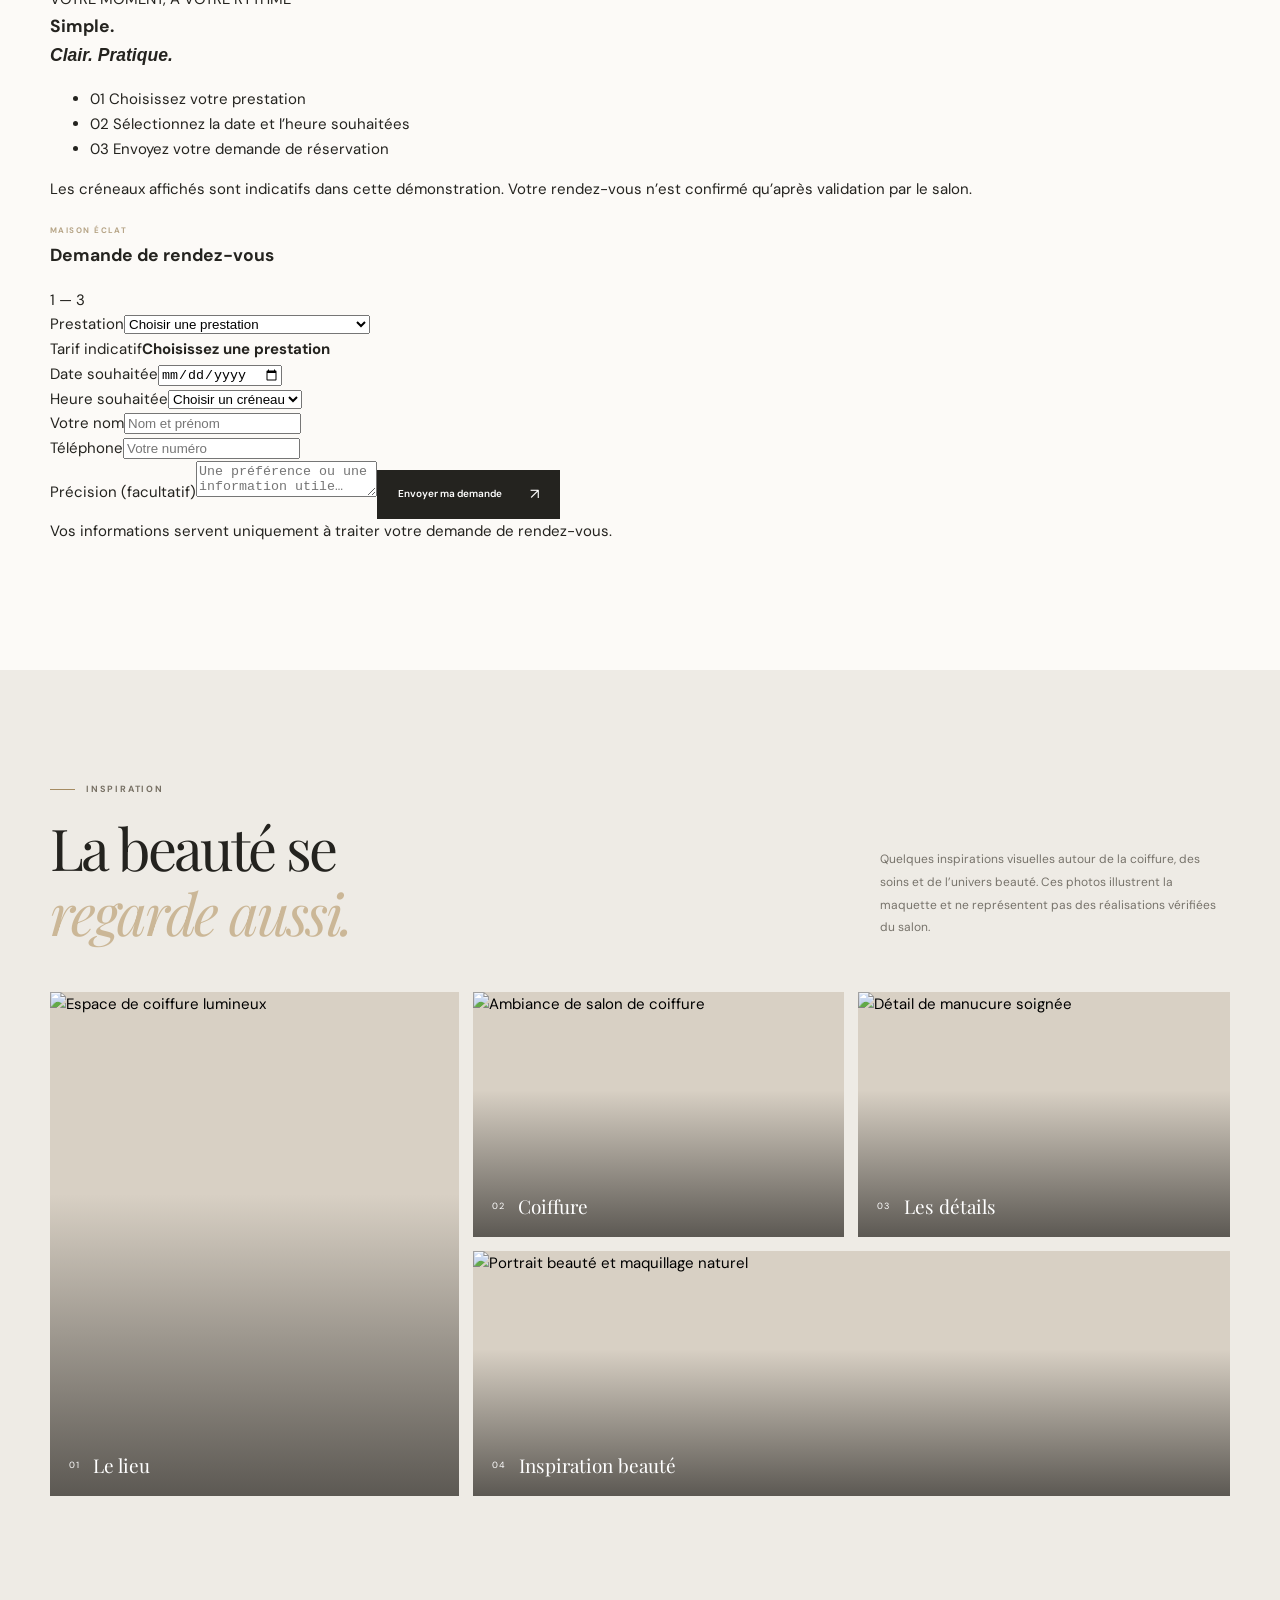
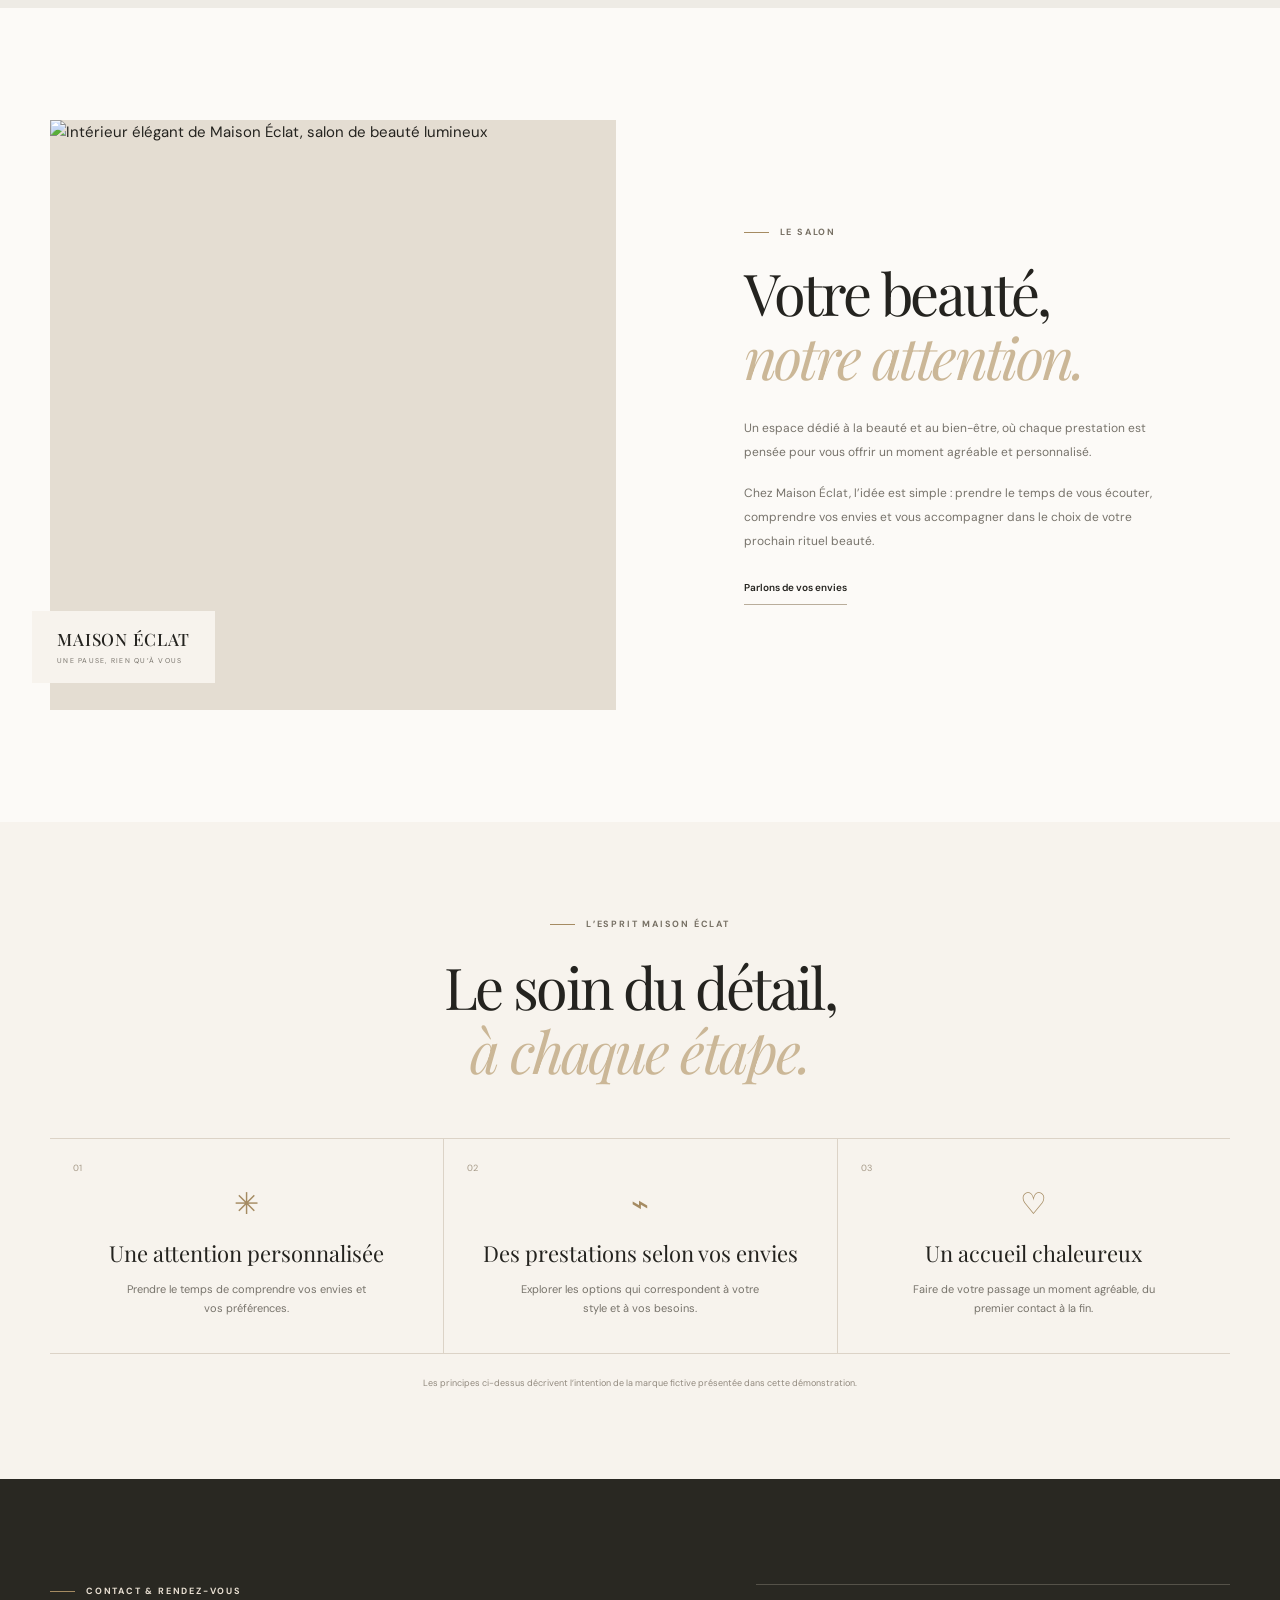
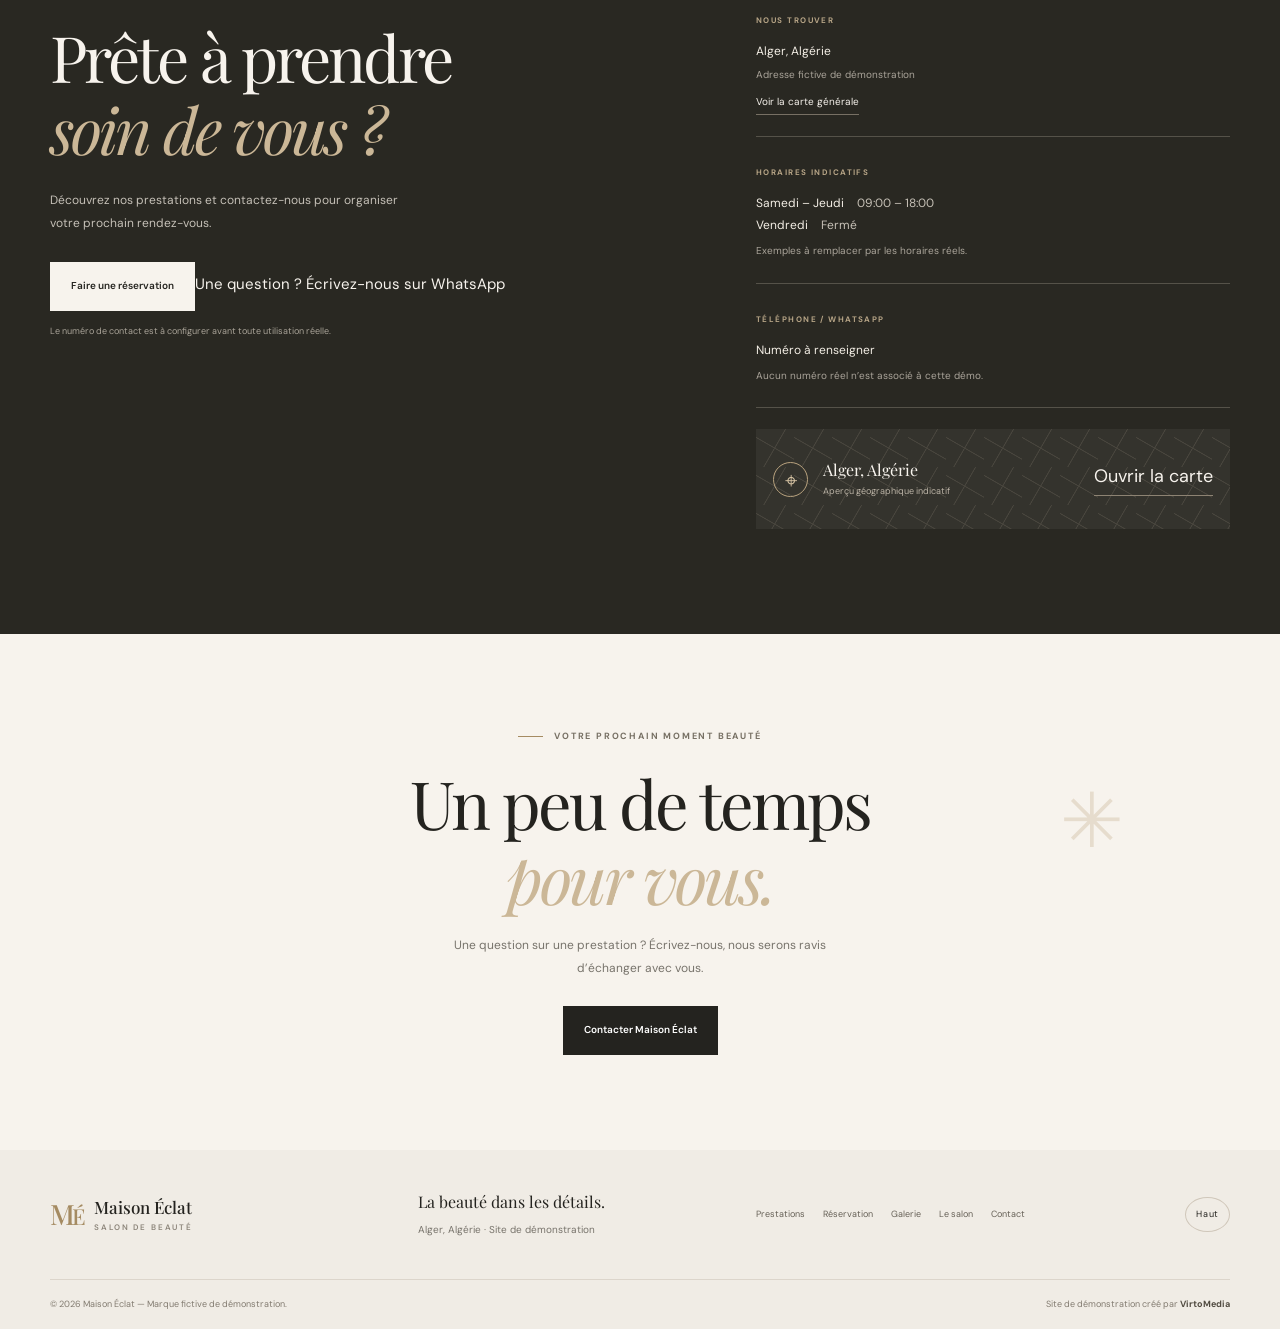
==== commit 7627c5b5: "Add files via upload" ====
--- a/index.html
+++ b/index.html
@@ -12,9 +12,9 @@
 <body>
 <a class="skip-link" href="#contenu">Aller au contenu</a>
 <div class="demo-strip"><span>EXEMPLE DE SITE — INFORMATIONS ET TARIFS FICTIFS</span><span>Une création démo <b>VirtoMedia</b></span></div>
-<header class="site-header" id="haut"><div class="header-inner"><a class="wordmark" href="#haut" aria-label="Maison Éclat, accueil"><span class="monogram">M<span>É</span></span><span class="wordmark-text">Maison Éclat<small>SALON DE BEAUTÉ</small></span></a><button class="menu-toggle" type="button" aria-expanded="false" aria-controls="site-nav" aria-label="Ouvrir le menu"><span></span><span></span></button><nav class="site-nav" id="site-nav" aria-label="Navigation principale"><a href="#haut">Accueil</a><a href="#prestations">Prestations</a><a href="#galerie">Galerie</a><a href="#salon">Le salon</a><a href="#contact">Contact</a><a class="nav-cta" href="#contact">Prendre rendez-vous</a></nav></div></header>
+<header class="site-header" id="haut"><div class="header-inner"><a class="wordmark" href="#haut" aria-label="Maison Éclat, accueil"><span class="monogram">M<span>É</span></span><span class="wordmark-text">Maison Éclat<small>SALON DE BEAUTÉ</small></span></a><button class="menu-toggle" type="button" aria-expanded="false" aria-controls="site-nav" aria-label="Ouvrir le menu"><span></span><span></span></button><nav class="site-nav" id="site-nav" aria-label="Navigation principale"><a href="#haut">Accueil</a><a href="#prestations">Prestations</a><a href="#galerie">Galerie</a><a href="#salon">Le salon</a><a href="#contact">Contact</a><a class="nav-cta" href="#reservation">Réserver un rendez-vous</a></nav></div></header>
 <main id="contenu">
-<section class="hero"><div class="hero-image" role="img" aria-label="Ambiance raffinée d'un salon de beauté"></div><div class="hero-shade"></div><div class="hero-content page-width"><p class="eyebrow light"><span></span> VOTRE INSTANT BEAUTÉ À ALGER</p><h1>Révélez votre beauté,<br><em>tout simplement.</em></h1><p class="hero-copy">Coiffure, soins et mise en beauté : découvrez nos prestations et accordez-vous un moment rien qu’à vous.</p><div class="hero-actions"><a class="button button-light" href="#prestations">Découvrir nos prestations</a><a class="text-link light-link" href="#contact">Nous contacter</a></div><div class="hero-foot"><span>● &nbsp;Alger, Algérie</span><span>Un moment pour vous</span></div></div><div class="hero-side-note">BEAUTÉ · SOIN · ÉCLAT</div></section>
+<section class="hero"><div class="hero-image" role="img" aria-label="Ambiance raffinée d'un salon de beauté"></div><div class="hero-shade"></div><div class="hero-content page-width"><p class="eyebrow light"><span></span> VOTRE INSTANT BEAUTÉ À ALGER</p><h1>Révélez votre beauté,<br><em>tout simplement.</em></h1><p class="hero-copy">Coiffure, soins et mise en beauté : découvrez nos prestations et accordez-vous un moment rien qu’à vous.</p><div class="hero-actions"><a class="button button-light" href="#prestations">Découvrir nos prestations</a><a class="text-link light-link" href="#reservation">Réserver un rendez-vous</a></div><div class="hero-foot"><span>● &nbsp;Alger, Algérie</span><span>Un moment pour vous</span></div></div><div class="hero-side-note">BEAUTÉ · SOIN · ÉCLAT</div></section>
 <section class="intro section-pad"><div class="page-width intro-grid"><p class="eyebrow"><span></span> L’ART DE PRENDRE SOIN DE SOI</p><div><h2>La beauté dans<br><em>les détails.</em></h2><p class="intro-copy">Une coupe qui vous ressemble, une couleur lumineuse, une pause beauté bien méritée. Découvrez un aperçu de nos prestations et trouvez celle qui vous convient.</p><a class="underlined-link" href="#salon">Découvrir l’esprit de la maison</a></div><div class="intro-mark" aria-hidden="true">É.</div></div></section>
 <section class="services section-pad" id="prestations"><div class="page-width"><div class="section-heading"><div><p class="eyebrow"><span></span> NOS PRESTATIONS</p><h2>Votre rituel,<br><em>à votre façon.</em></h2></div><p class="section-description">Des essentiels beauté à choisir selon vos envies. Les tarifs ci-dessous sont donnés à titre d’exemple pour cette démonstration.</p></div><div class="service-grid">
 <article class="service-card"><div class="service-image"><img src="https://images.unsplash.com/photo-1562322140-8baeececf3df?auto=format&fit=crop&w=900&q=82" alt="Coiffeuse réalisant une coupe de cheveux" loading="lazy"></div><div class="service-meta">01 / COIFFURE</div><h3>Coupe femme</h3><p>Une coupe adaptée à votre style et à votre mouvement naturel.</p><div class="service-bottom"><strong>À partir de 1 500 DA</strong></div></article>
@@ -23,6 +23,7 @@
 <article class="service-card"><div class="service-image"><img src="https://images.unsplash.com/photo-1605497788044-5a32c7078486?auto=format&fit=crop&w=900&q=82" alt="Balayage lumineux sur des cheveux longs" loading="lazy"></div><div class="service-meta">04 / COULEUR</div><h3>Balayage</h3><p>Des reflets subtils et de la dimension pour un résultat lumineux.</p><div class="service-bottom"><strong>À partir de 6 000 DA</strong></div></article>
 <article class="service-card"><div class="service-image"><img src="https://images.unsplash.com/photo-1516975080664-ed2fc6a32937?auto=format&fit=crop&w=900&q=82" alt="Soin capillaire et produits de beauté" loading="lazy"></div><div class="service-meta">05 / SOIN</div><h3>Soin capillaire</h3><p>Un moment dédié à la douceur, à la brillance et au confort des cheveux.</p><div class="service-bottom"><strong>À partir de 2 500 DA</strong></div></article>
 <article class="service-card"><div class="service-image"><img src="https://images.unsplash.com/photo-1610992015732-2449b76344bc?auto=format&fit=crop&w=900&q=82" alt="Manucure soignée aux tons naturels" loading="lazy"></div><div class="service-meta">06 / BEAUTÉ DES MAINS</div><h3>Manucure</h3><p>Des mains soignées et une finition délicate jusque dans les détails.</p><div class="service-bottom"><strong>À partir de 1 500 DA</strong></div></article></div><div class="services-note"><span class="note-star">✳</span><p><strong>Une demande particulière ?</strong><br>Écrivez-nous pour obtenir des informations sur une prestation.</p><a class="button button-dark" href="#contact">Demander un renseignement</a></div></div></section>
+<section class="booking section-pad" id="reservation"><div class="page-width"><div class="section-heading"><div><p class="eyebrow"><span></span> RÉSERVATION EN LIGNE</p><h2>Choisissez votre<br><em>prochain rendez-vous.</em></h2></div><p class="section-description">Sélectionnez une prestation, consultez son tarif indicatif et choisissez le créneau qui vous convient. Le salon confirmera votre demande.</p></div><div class="booking-layout"><div class="booking-intro"><span class="booking-kicker">VOTRE MOMENT, À VOTRE RYTHME</span><h3>Simple.<br><em>Clair. Pratique.</em></h3><ul><li><span>01</span> Choisissez votre prestation</li><li><span>02</span> Sélectionnez la date et l’heure souhaitées</li><li><span>03</span> Envoyez votre demande de réservation</li></ul><p class="booking-note">Les créneaux affichés sont indicatifs dans cette démonstration. Votre rendez-vous n’est confirmé qu’après validation par le salon.</p></div><form class="booking-form" id="booking-form"><div class="booking-form-heading"><div><span class="detail-label">MAISON ÉCLAT</span><h3>Demande de rendez-vous</h3></div><span class="booking-step">1 — 3</span></div><label for="booking-service">Prestation</label><select id="booking-service" name="service" required><option value="" disabled selected>Choisir une prestation</option><option value="Coupe femme" data-price="1500">Coupe femme — à partir de 1 500 DA</option><option value="Brushing" data-price="800">Brushing — à partir de 800 DA</option><option value="Coloration" data-price="3500">Coloration — à partir de 3 500 DA</option><option value="Balayage" data-price="6000">Balayage — à partir de 6 000 DA</option><option value="Soin capillaire" data-price="2500">Soin capillaire — à partir de 2 500 DA</option><option value="Manucure" data-price="1500">Manucure — à partir de 1 500 DA</option></select><div class="booking-price-row"><span>Tarif indicatif</span><strong id="booking-price">Choisissez une prestation</strong></div><div class="booking-fields"><div><label for="booking-date">Date souhaitée</label><input type="date" id="booking-date" name="date" required></div><div><label for="booking-time">Heure souhaitée</label><select id="booking-time" name="time" required><option value="" disabled selected>Choisir un créneau</option><option>09:00</option><option>10:00</option><option>11:00</option><option>12:00</option><option>13:00</option><option>14:00</option><option>15:00</option><option>16:00</option><option>17:00</option></select></div></div><div class="booking-fields"><div><label for="booking-name">Votre nom</label><input type="text" id="booking-name" name="name" autocomplete="name" placeholder="Nom et prénom" required></div><div><label for="booking-phone">Téléphone</label><input type="tel" id="booking-phone" name="phone" autocomplete="tel" placeholder="Votre numéro" required></div></div><label for="booking-note">Précision (facultatif)</label><textarea id="booking-note" name="note" rows="2" placeholder="Une préférence ou une information utile…"></textarea><button class="button button-dark booking-submit" type="submit">Envoyer ma demande <span aria-hidden="true">↗</span></button><p class="booking-privacy">Vos informations servent uniquement à traiter votre demande de rendez-vous.</p><div id="booking-feedback" class="booking-feedback" role="status" aria-live="polite" hidden></div></form></div></div></section>
 <section class="gallery section-pad" id="galerie"><div class="page-width"><div class="section-heading"><div><p class="eyebrow"><span></span> INSPIRATION</p><h2>La beauté se<br><em>regarde aussi.</em></h2></div><p class="section-description">Quelques inspirations visuelles autour de la coiffure, des soins et de l’univers beauté. Ces photos illustrent la maquette et ne représentent pas des réalisations vérifiées du salon.</p></div><div class="gallery-grid">
 <button class="gallery-item gallery-tall" type="button" data-full="https://images.unsplash.com/photo-1521590832167-7bcbfaa6381f?auto=format&fit=crop&w=1600&q=90" aria-label="Agrandir la photo d'un espace beauté"><img src="https://images.unsplash.com/photo-1521590832167-7bcbfaa6381f?auto=format&fit=crop&w=900&q=82" alt="Espace de coiffure lumineux" loading="lazy"><span>01 <b>Le lieu</b></span></button>
 <button class="gallery-item" type="button" data-full="https://images.unsplash.com/photo-1560066984-138dadb4c035?auto=format&fit=crop&w=1600&q=90" aria-label="Agrandir la photo d'un salon"><img src="https://images.unsplash.com/photo-1560066984-138dadb4c035?auto=format&fit=crop&w=900&q=82" alt="Ambiance de salon de coiffure" loading="lazy"><span>02 <b>Coiffure</b></span></button>
@@ -30,9 +31,9 @@
 <button class="gallery-item gallery-wide" type="button" data-full="https://images.unsplash.com/photo-1487412720507-e7ab37603c6f?auto=format&fit=crop&w=1600&q=90" aria-label="Agrandir un portrait beauté"><img src="https://images.unsplash.com/photo-1487412720507-e7ab37603c6f?auto=format&fit=crop&w=1200&q=82" alt="Portrait beauté et maquillage naturel" loading="lazy"><span>04 <b>Inspiration beauté</b></span></button></div></div></section>
 <section class="about section-pad" id="salon"><div class="page-width about-grid"><div class="about-photo"><img src="https://images.unsplash.com/photo-1560066984-138dadb4c035?auto=format&fit=crop&w=1200&q=85" data-fallback="https://images.unsplash.com/photo-1521590832167-7bcbfaa6381f?auto=format&fit=crop&w=1200&q=85" alt="Intérieur élégant de Maison Éclat, salon de beauté lumineux" loading="lazy"><div class="photo-caption"><span>MAISON ÉCLAT</span><small>UNE PAUSE, RIEN QU’À VOUS</small></div></div><div class="about-copy"><p class="eyebrow"><span></span> LE SALON</p><h2>Votre beauté,<br><em>notre attention.</em></h2><p>Un espace dédié à la beauté et au bien-être, où chaque prestation est pensée pour vous offrir un moment agréable et personnalisé.</p><p>Chez Maison Éclat, l’idée est simple : prendre le temps de vous écouter, comprendre vos envies et vous accompagner dans le choix de votre prochain rituel beauté.</p><a class="underlined-link" href="#contact">Parlons de vos envies</a></div></div></section>
 <section class="values section-pad"><div class="page-width"><div class="values-top"><p class="eyebrow"><span></span> L’ESPRIT MAISON ÉCLAT</p><h2>Le soin du détail,<br><em>à chaque étape.</em></h2></div><div class="value-grid"><article><span class="value-number">01</span><div class="value-icon">✳</div><h3>Une attention personnalisée</h3><p>Prendre le temps de comprendre vos envies et vos préférences.</p></article><article><span class="value-number">02</span><div class="value-icon">⌁</div><h3>Des prestations selon vos envies</h3><p>Explorer les options qui correspondent à votre style et à vos besoins.</p></article><article><span class="value-number">03</span><div class="value-icon">♡</div><h3>Un accueil chaleureux</h3><p>Faire de votre passage un moment agréable, du premier contact à la fin.</p></article></div><p class="values-disclaimer">Les principes ci-dessus décrivent l’intention de la marque fictive présentée dans cette démonstration.</p></div></section>
-<section class="contact section-pad" id="contact"><div class="page-width contact-grid"><div class="contact-main"><p class="eyebrow light"><span></span> CONTACT & RENDEZ-VOUS</p><h2>Prête à prendre<br><em>soin de vous ?</em></h2><p>Découvrez nos prestations et contactez-nous pour organiser votre prochain rendez-vous.</p><a class="button button-light whatsapp-link" href="#contact">Nous contacter sur WhatsApp</a><small class="contact-placeholder">Le numéro de contact est à configurer avant toute utilisation réelle.</small></div><div class="contact-details"><div class="detail-row"><span class="detail-label">NOUS TROUVER</span><p>Alger, Algérie<br><small>Adresse fictive de démonstration</small></p><a href="https://www.google.com/maps/search/?api=1&query=Alger%2C%20Alg%C3%A9rie" target="_blank" rel="noopener noreferrer" class="detail-link">Voir la carte générale</a></div><div class="detail-row"><span class="detail-label">HORAIRES INDICATIFS</span><p>Samedi – Jeudi <span>09:00 – 18:00</span><br>Vendredi <span>Fermé</span></p><small>Exemples à remplacer par les horaires réels.</small></div><div class="detail-row"><span class="detail-label">TÉLÉPHONE / WHATSAPP</span><p>Numéro à renseigner</p><small>Aucun numéro réel n’est associé à cette démo.</small></div><div class="map-preview"><div class="map-grid-pattern"></div><span class="map-pin">⌖</span><div><b>Alger, Algérie</b><small>Aperçu géographique indicatif</small></div><a class="map-open-link" href="https://www.google.com/maps/search/?api=1&query=Alger%2C%20Alg%C3%A9rie" target="_blank" rel="noopener noreferrer">Ouvrir la carte</a></div></div></div></section>
+<section class="contact section-pad" id="contact"><div class="page-width contact-grid"><div class="contact-main"><p class="eyebrow light"><span></span> CONTACT & RENDEZ-VOUS</p><h2>Prête à prendre<br><em>soin de vous ?</em></h2><p>Découvrez nos prestations et contactez-nous pour organiser votre prochain rendez-vous.</p><a class="button button-light" href="#reservation">Faire une réservation</a><a class="contact-whatsapp-secondary whatsapp-link" href="#contact">Une question ? Écrivez-nous sur WhatsApp</a><small class="contact-placeholder">Le numéro de contact est à configurer avant toute utilisation réelle.</small></div><div class="contact-details"><div class="detail-row"><span class="detail-label">NOUS TROUVER</span><p>Alger, Algérie<br><small>Adresse fictive de démonstration</small></p><a href="https://www.google.com/maps/search/?api=1&query=Alger%2C%20Alg%C3%A9rie" target="_blank" rel="noopener noreferrer" class="detail-link">Voir la carte générale</a></div><div class="detail-row"><span class="detail-label">HORAIRES INDICATIFS</span><p>Samedi – Jeudi <span>09:00 – 18:00</span><br>Vendredi <span>Fermé</span></p><small>Exemples à remplacer par les horaires réels.</small></div><div class="detail-row"><span class="detail-label">TÉLÉPHONE / WHATSAPP</span><p>Numéro à renseigner</p><small>Aucun numéro réel n’est associé à cette démo.</small></div><div class="map-preview"><div class="map-grid-pattern"></div><span class="map-pin">⌖</span><div><b>Alger, Algérie</b><small>Aperçu géographique indicatif</small></div><a class="map-open-link" href="https://www.google.com/maps/search/?api=1&query=Alger%2C%20Alg%C3%A9rie" target="_blank" rel="noopener noreferrer">Ouvrir la carte</a></div></div></div></section>
 <section class="closing section-pad"><div class="page-width closing-inner"><p class="eyebrow"><span></span> VOTRE PROCHAIN MOMENT BEAUTÉ</p><h2>Un peu de temps<br><em>pour vous.</em></h2><p>Une question sur une prestation ? Écrivez-nous, nous serons ravis d’échanger avec vous.</p><a class="button button-dark whatsapp-link" href="#contact">Contacter Maison Éclat</a><span class="closing-flower">✳</span></div></section>
 </main>
-<footer class="site-footer"><div class="page-width footer-top"><a class="wordmark" href="#haut"><span class="monogram">M<span>É</span></span><span class="wordmark-text">Maison Éclat<small>SALON DE BEAUTÉ</small></span></a><p>La beauté dans les détails.<br><span>Alger, Algérie · Site de démonstration</span></p><nav aria-label="Navigation de pied de page"><a href="#prestations">Prestations</a><a href="#galerie">Galerie</a><a href="#salon">Le salon</a><a href="#contact">Contact</a></nav><a class="back-top" href="#haut" aria-label="Retour en haut">Haut</a></div><div class="page-width footer-bottom"><span>© <span id="year"></span> Maison Éclat — Marque fictive de démonstration.</span><span>Site de démonstration créé par <b>VirtoMedia</b></span></div></footer>
+<footer class="site-footer"><div class="page-width footer-top"><a class="wordmark" href="#haut"><span class="monogram">M<span>É</span></span><span class="wordmark-text">Maison Éclat<small>SALON DE BEAUTÉ</small></span></a><p>La beauté dans les détails.<br><span>Alger, Algérie · Site de démonstration</span></p><nav aria-label="Navigation de pied de page"><a href="#prestations">Prestations</a><a href="#reservation">Réservation</a><a href="#galerie">Galerie</a><a href="#salon">Le salon</a><a href="#contact">Contact</a></nav><a class="back-top" href="#haut" aria-label="Retour en haut">Haut</a></div><div class="page-width footer-bottom"><span>© <span id="year"></span> Maison Éclat — Marque fictive de démonstration.</span><span>Site de démonstration créé par <b>VirtoMedia</b></span></div></footer>
 <div class="lightbox" id="lightbox" role="dialog" aria-modal="true" aria-label="Aperçu de la photo" hidden><button class="lightbox-close" type="button" aria-label="Fermer l'image">×</button><img src="" alt=""></div><script src="script.js"></script>
 </body></html>
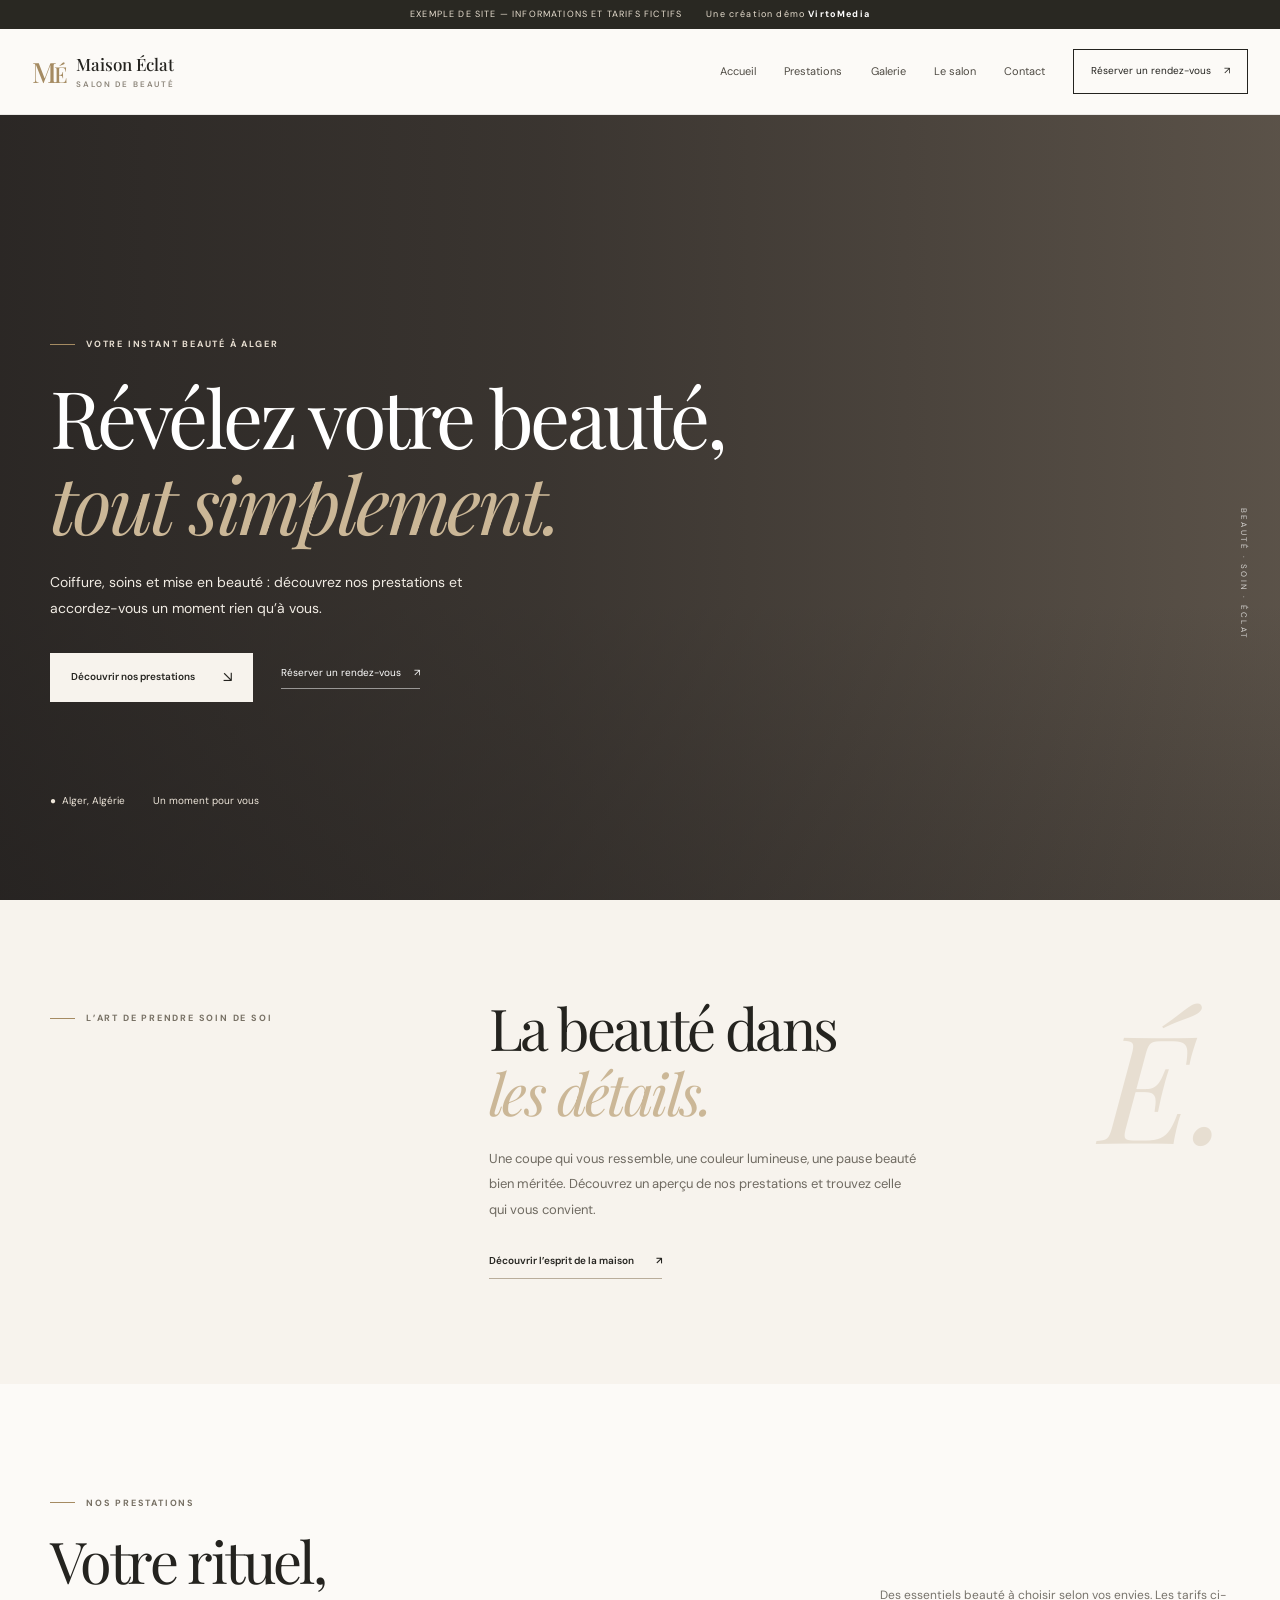
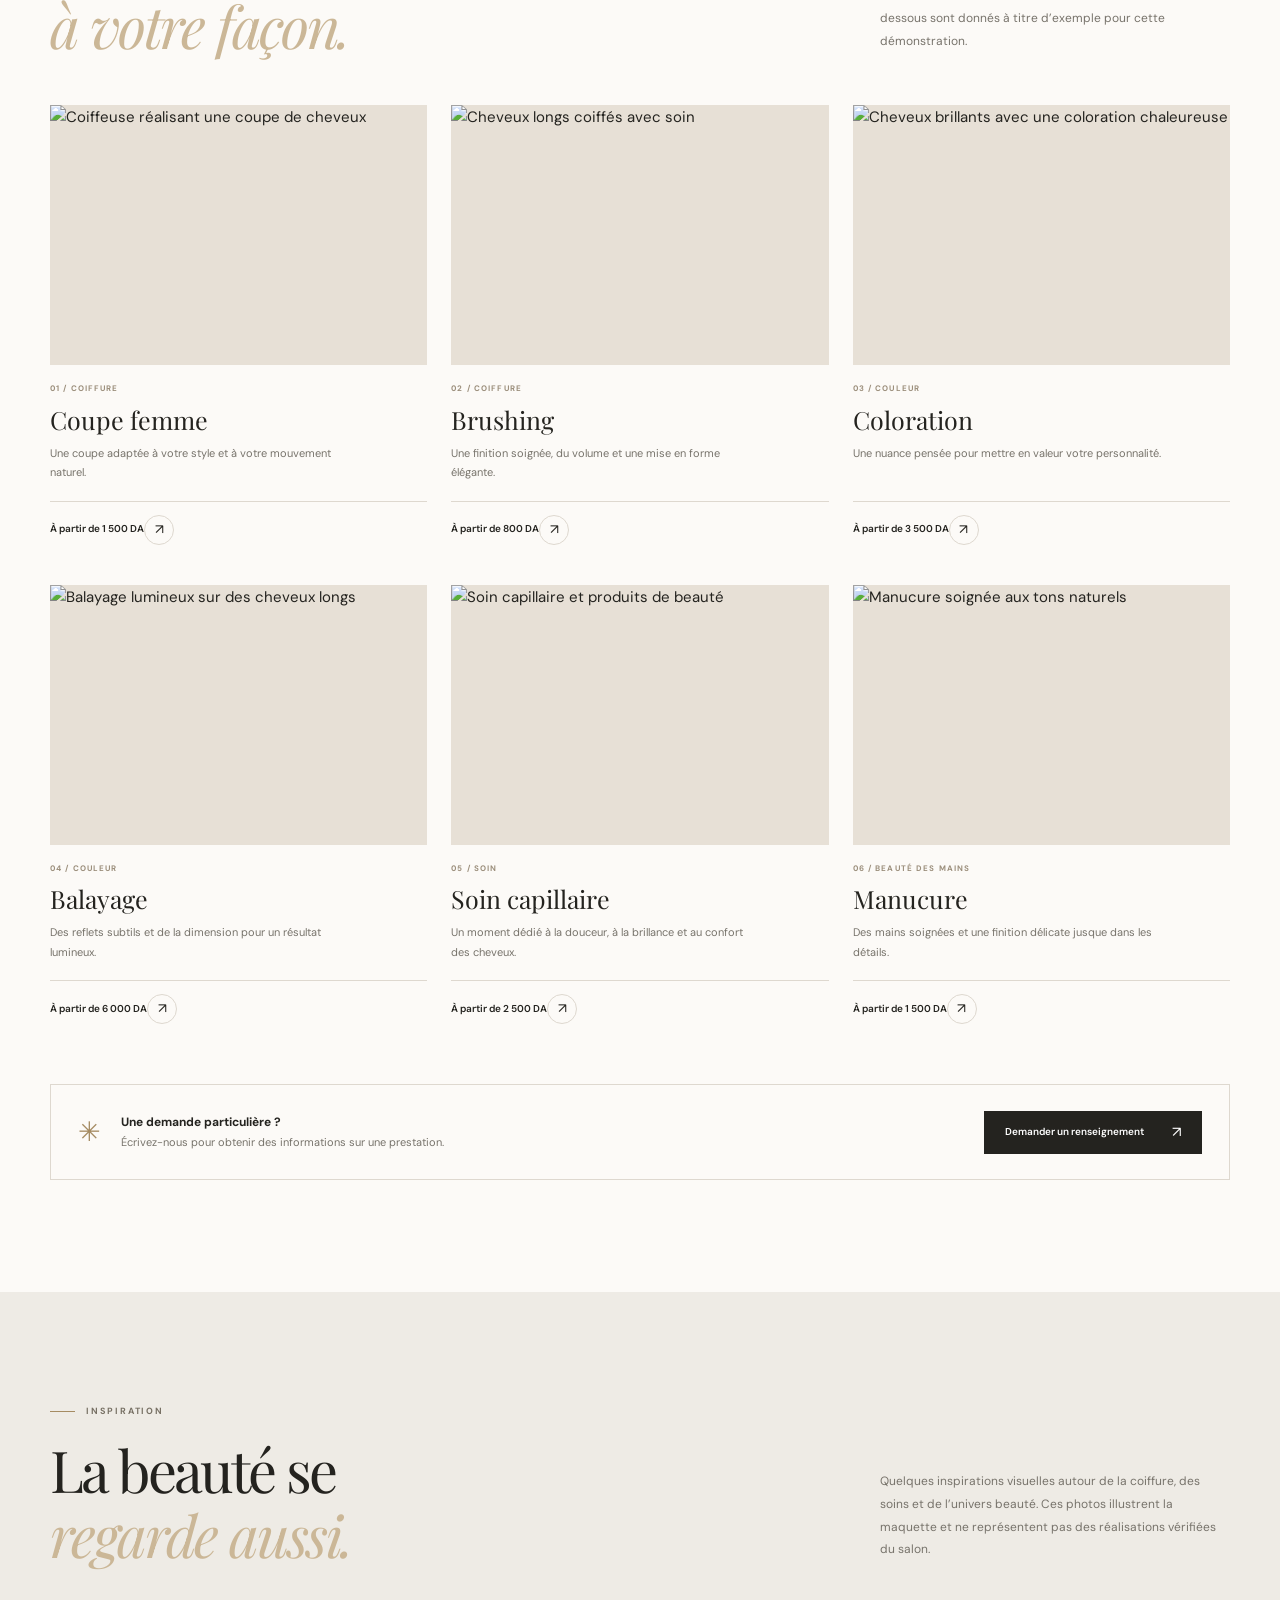
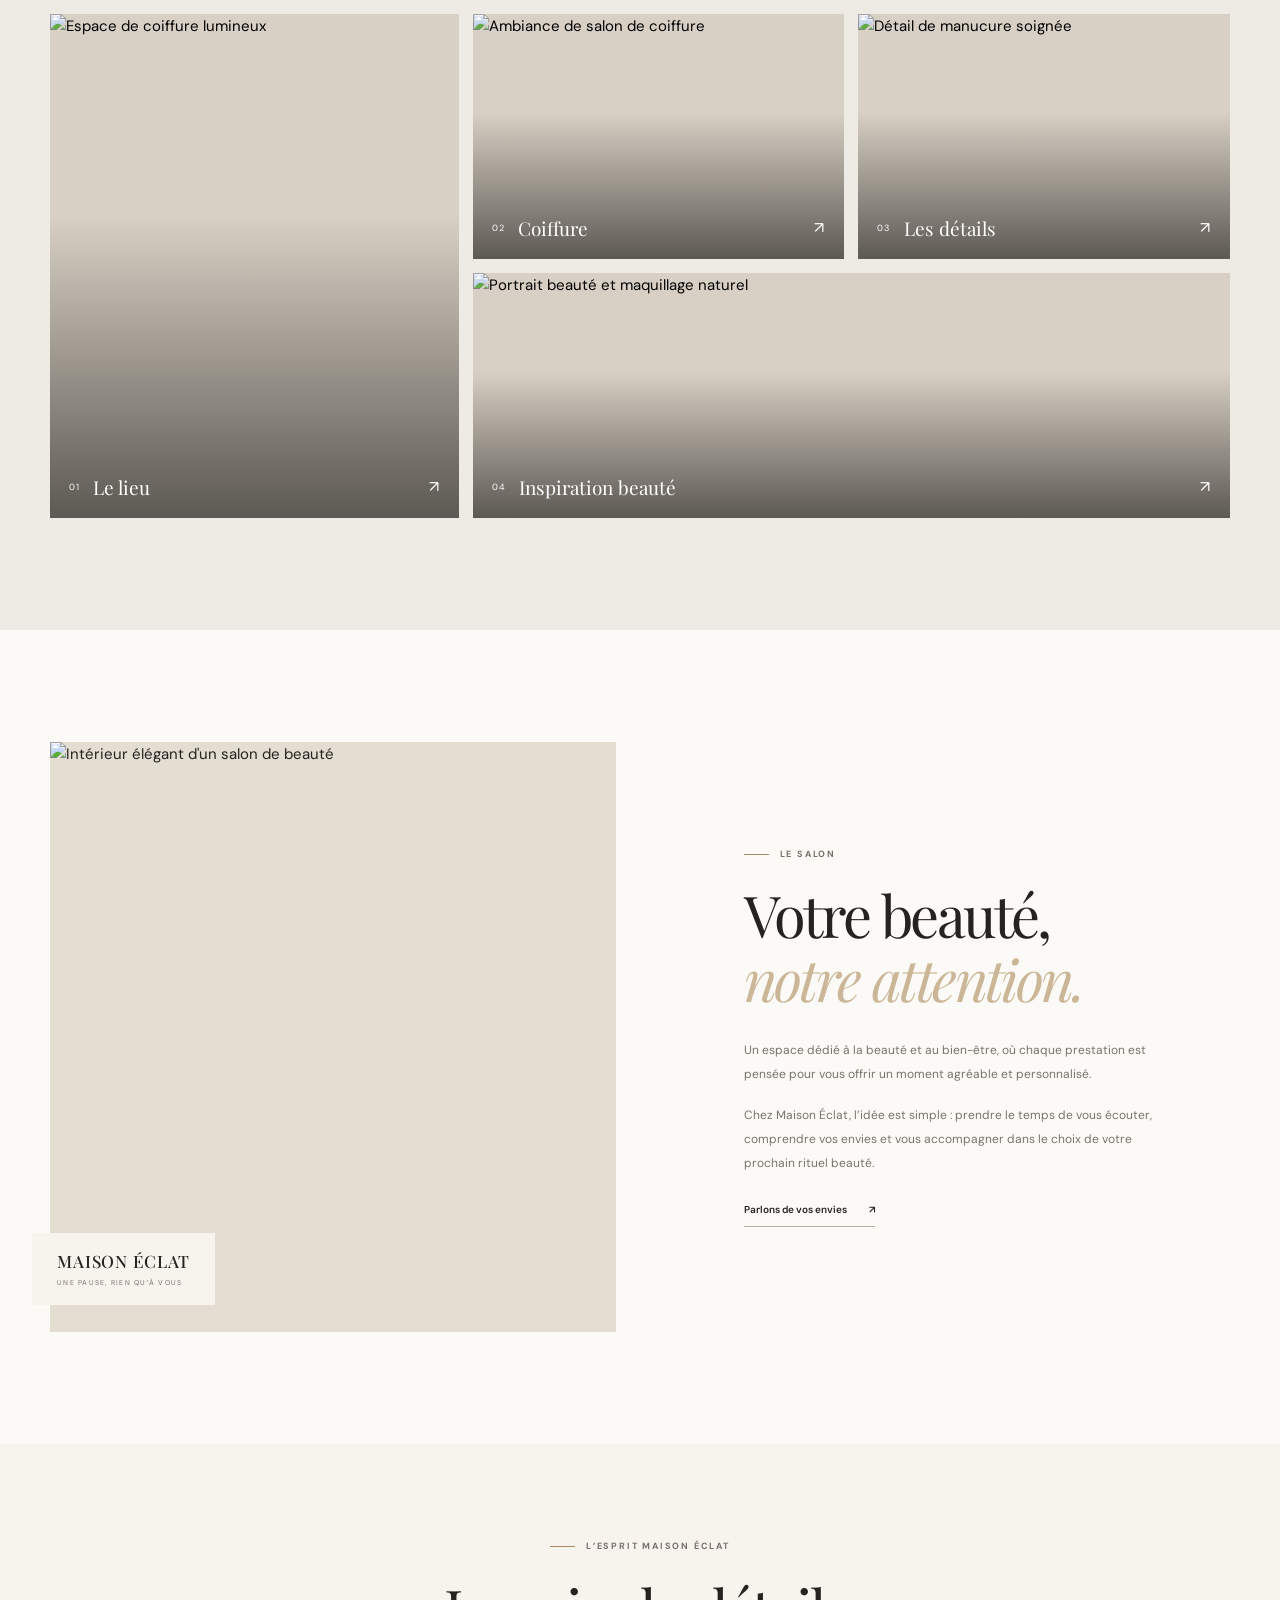
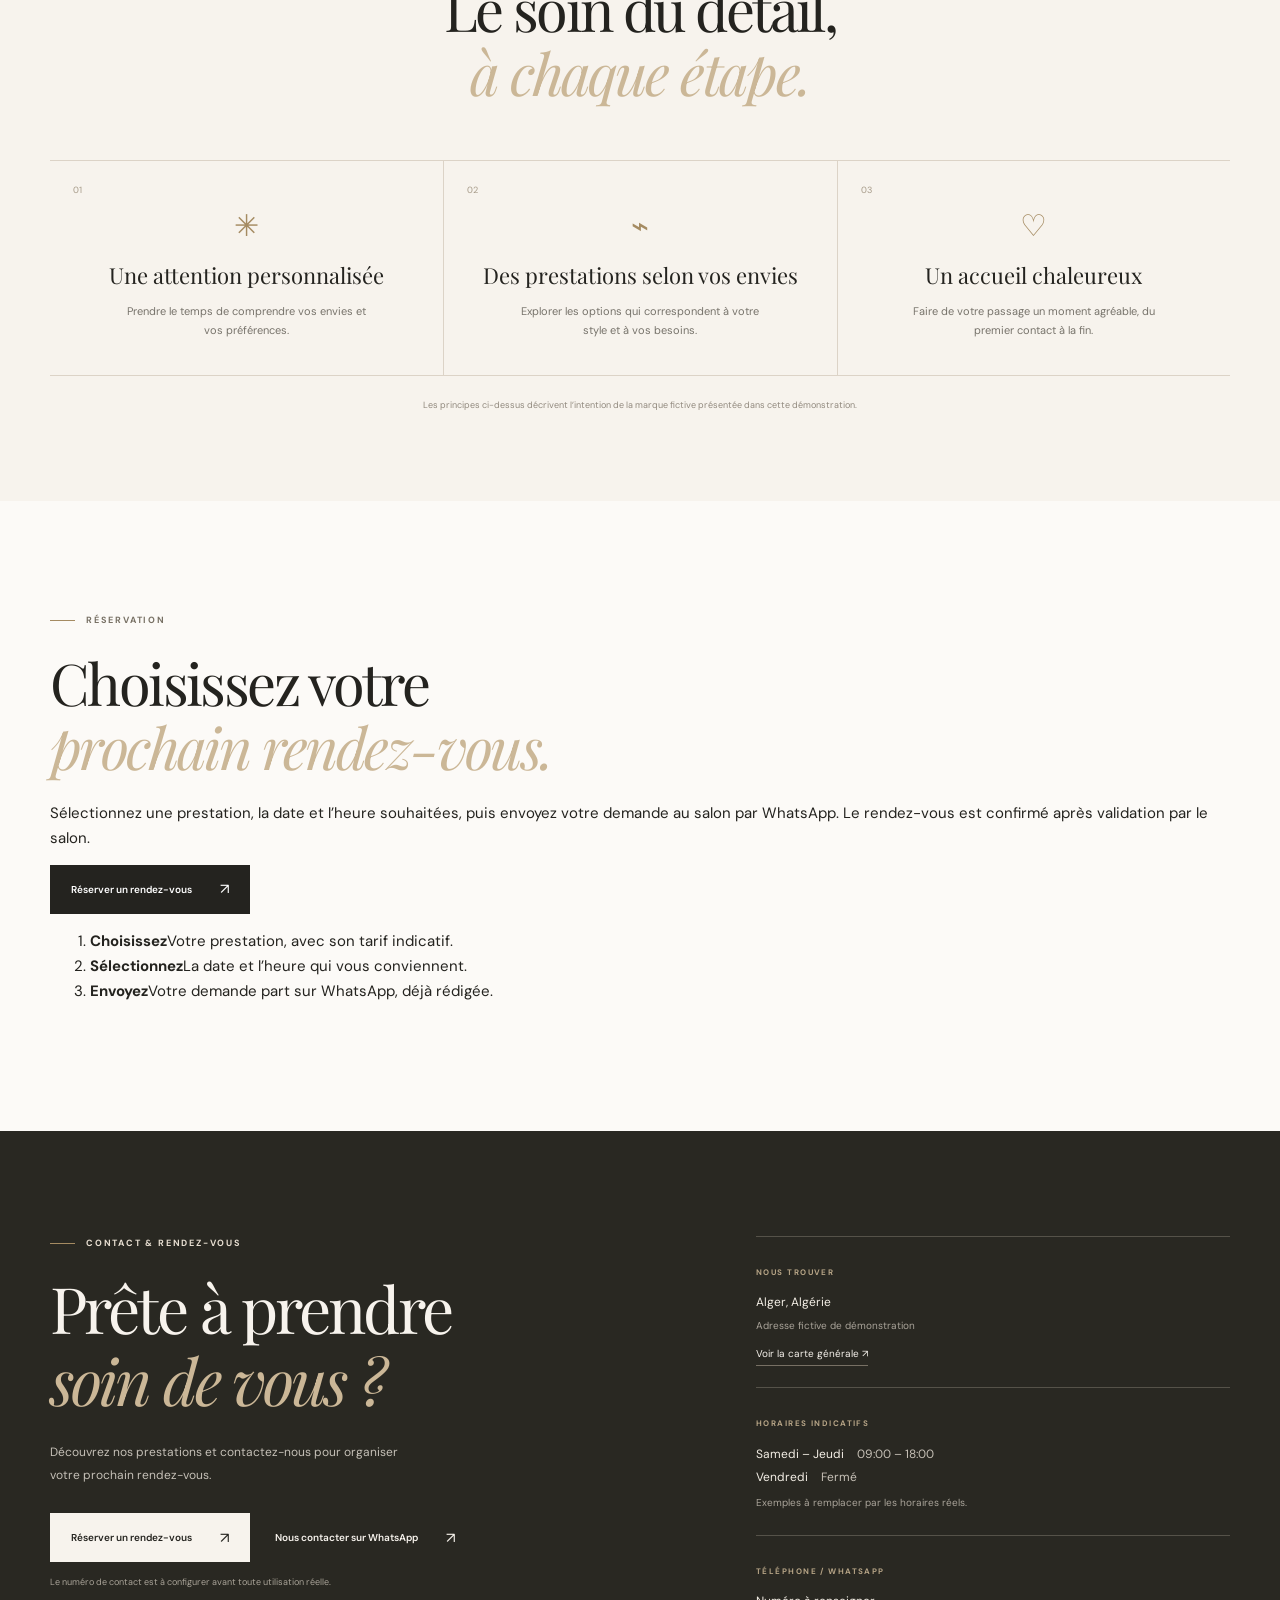
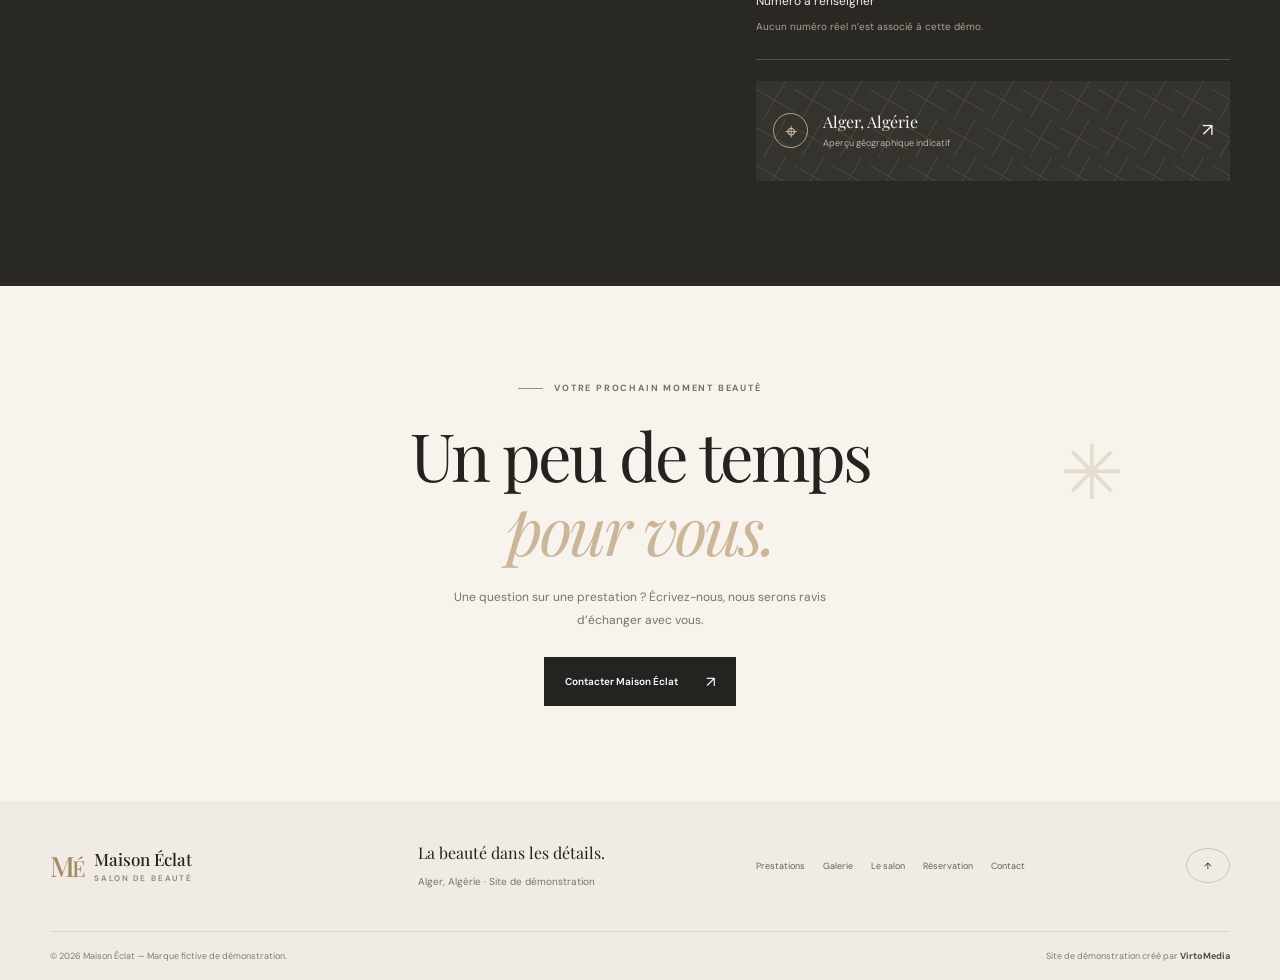
==== commit 3e3ccf5c: "Add files via upload" ====
--- a/index.html
+++ b/index.html
@@ -12,28 +12,28 @@
 <body>
 <a class="skip-link" href="#contenu">Aller au contenu</a>
 <div class="demo-strip"><span>EXEMPLE DE SITE — INFORMATIONS ET TARIFS FICTIFS</span><span>Une création démo <b>VirtoMedia</b></span></div>
-<header class="site-header" id="haut"><div class="header-inner"><a class="wordmark" href="#haut" aria-label="Maison Éclat, accueil"><span class="monogram">M<span>É</span></span><span class="wordmark-text">Maison Éclat<small>SALON DE BEAUTÉ</small></span></a><button class="menu-toggle" type="button" aria-expanded="false" aria-controls="site-nav" aria-label="Ouvrir le menu"><span></span><span></span></button><nav class="site-nav" id="site-nav" aria-label="Navigation principale"><a href="#haut">Accueil</a><a href="#prestations">Prestations</a><a href="#galerie">Galerie</a><a href="#salon">Le salon</a><a href="#contact">Contact</a><a class="nav-cta" href="#reservation">Réserver un rendez-vous</a></nav></div></header>
+<header class="site-header" id="haut"><div class="header-inner"><a class="wordmark" href="#haut" aria-label="Maison Éclat, accueil"><span class="monogram">M<span>É</span></span><span class="wordmark-text">Maison Éclat<small>SALON DE BEAUTÉ</small></span></a><button class="menu-toggle" type="button" aria-expanded="false" aria-controls="site-nav" aria-label="Ouvrir le menu"><span></span><span></span></button><nav class="site-nav" id="site-nav" aria-label="Navigation principale"><a href="#haut">Accueil</a><a href="#prestations">Prestations</a><a href="#galerie">Galerie</a><a href="#salon">Le salon</a><a href="#contact">Contact</a><a class="nav-cta" href="reservation.html">Réserver un rendez-vous <span>↗</span></a></nav></div></header>
 <main id="contenu">
-<section class="hero"><div class="hero-image" role="img" aria-label="Ambiance raffinée d'un salon de beauté"></div><div class="hero-shade"></div><div class="hero-content page-width"><p class="eyebrow light"><span></span> VOTRE INSTANT BEAUTÉ À ALGER</p><h1>Révélez votre beauté,<br><em>tout simplement.</em></h1><p class="hero-copy">Coiffure, soins et mise en beauté : découvrez nos prestations et accordez-vous un moment rien qu’à vous.</p><div class="hero-actions"><a class="button button-light" href="#prestations">Découvrir nos prestations</a><a class="text-link light-link" href="#reservation">Réserver un rendez-vous</a></div><div class="hero-foot"><span>● &nbsp;Alger, Algérie</span><span>Un moment pour vous</span></div></div><div class="hero-side-note">BEAUTÉ · SOIN · ÉCLAT</div></section>
-<section class="intro section-pad"><div class="page-width intro-grid"><p class="eyebrow"><span></span> L’ART DE PRENDRE SOIN DE SOI</p><div><h2>La beauté dans<br><em>les détails.</em></h2><p class="intro-copy">Une coupe qui vous ressemble, une couleur lumineuse, une pause beauté bien méritée. Découvrez un aperçu de nos prestations et trouvez celle qui vous convient.</p><a class="underlined-link" href="#salon">Découvrir l’esprit de la maison</a></div><div class="intro-mark" aria-hidden="true">É.</div></div></section>
+<section class="hero"><div class="hero-image" role="img" aria-label="Ambiance raffinée d'un salon de beauté"></div><div class="hero-shade"></div><div class="hero-content page-width"><p class="eyebrow light"><span></span> VOTRE INSTANT BEAUTÉ À ALGER</p><h1>Révélez votre beauté,<br><em>tout simplement.</em></h1><p class="hero-copy">Coiffure, soins et mise en beauté : découvrez nos prestations et accordez-vous un moment rien qu’à vous.</p><div class="hero-actions"><a class="button button-light" href="#prestations">Découvrir nos prestations <span>↘</span></a><a class="text-link light-link" href="reservation.html">Réserver un rendez-vous <span>↗</span></a></div><div class="hero-foot"><span>● &nbsp;Alger, Algérie</span><span>Un moment pour vous</span></div></div><div class="hero-side-note">BEAUTÉ · SOIN · ÉCLAT</div></section>
+<section class="intro section-pad"><div class="page-width intro-grid"><p class="eyebrow"><span></span> L’ART DE PRENDRE SOIN DE SOI</p><div><h2>La beauté dans<br><em>les détails.</em></h2><p class="intro-copy">Une coupe qui vous ressemble, une couleur lumineuse, une pause beauté bien méritée. Découvrez un aperçu de nos prestations et trouvez celle qui vous convient.</p><a class="underlined-link" href="#salon">Découvrir l’esprit de la maison <span>↗</span></a></div><div class="intro-mark" aria-hidden="true">É.</div></div></section>
 <section class="services section-pad" id="prestations"><div class="page-width"><div class="section-heading"><div><p class="eyebrow"><span></span> NOS PRESTATIONS</p><h2>Votre rituel,<br><em>à votre façon.</em></h2></div><p class="section-description">Des essentiels beauté à choisir selon vos envies. Les tarifs ci-dessous sont donnés à titre d’exemple pour cette démonstration.</p></div><div class="service-grid">
-<article class="service-card"><div class="service-image"><img src="https://images.unsplash.com/photo-1562322140-8baeececf3df?auto=format&fit=crop&w=900&q=82" alt="Coiffeuse réalisant une coupe de cheveux" loading="lazy"></div><div class="service-meta">01 / COIFFURE</div><h3>Coupe femme</h3><p>Une coupe adaptée à votre style et à votre mouvement naturel.</p><div class="service-bottom"><strong>À partir de 1 500 DA</strong></div></article>
-<article class="service-card"><div class="service-image"><img src="https://images.unsplash.com/photo-1522337360788-8b13dee7a37e?auto=format&fit=crop&w=900&q=82" alt="Cheveux longs coiffés avec soin" loading="lazy"></div><div class="service-meta">02 / COIFFURE</div><h3>Brushing</h3><p>Une finition soignée, du volume et une mise en forme élégante.</p><div class="service-bottom"><strong>À partir de 800 DA</strong></div></article>
-<article class="service-card"><div class="service-image"><img src="https://images.unsplash.com/photo-1527799820374-dcf8d9d4a388?auto=format&fit=crop&w=900&q=85" data-fallback="https://images.unsplash.com/photo-1605497788044-5a32c7078486?auto=format&fit=crop&w=900&q=85" alt="Cheveux longs aux reflets lumineux après une coloration" loading="lazy"></div><div class="service-meta">03 / COULEUR</div><h3>Coloration</h3><p>Une nuance pensée pour mettre en valeur votre personnalité.</p><div class="service-bottom"><strong>À partir de 3 500 DA</strong></div></article>
-<article class="service-card"><div class="service-image"><img src="https://images.unsplash.com/photo-1605497788044-5a32c7078486?auto=format&fit=crop&w=900&q=82" alt="Balayage lumineux sur des cheveux longs" loading="lazy"></div><div class="service-meta">04 / COULEUR</div><h3>Balayage</h3><p>Des reflets subtils et de la dimension pour un résultat lumineux.</p><div class="service-bottom"><strong>À partir de 6 000 DA</strong></div></article>
-<article class="service-card"><div class="service-image"><img src="https://images.unsplash.com/photo-1516975080664-ed2fc6a32937?auto=format&fit=crop&w=900&q=82" alt="Soin capillaire et produits de beauté" loading="lazy"></div><div class="service-meta">05 / SOIN</div><h3>Soin capillaire</h3><p>Un moment dédié à la douceur, à la brillance et au confort des cheveux.</p><div class="service-bottom"><strong>À partir de 2 500 DA</strong></div></article>
-<article class="service-card"><div class="service-image"><img src="https://images.unsplash.com/photo-1610992015732-2449b76344bc?auto=format&fit=crop&w=900&q=82" alt="Manucure soignée aux tons naturels" loading="lazy"></div><div class="service-meta">06 / BEAUTÉ DES MAINS</div><h3>Manucure</h3><p>Des mains soignées et une finition délicate jusque dans les détails.</p><div class="service-bottom"><strong>À partir de 1 500 DA</strong></div></article></div><div class="services-note"><span class="note-star">✳</span><p><strong>Une demande particulière ?</strong><br>Écrivez-nous pour obtenir des informations sur une prestation.</p><a class="button button-dark" href="#contact">Demander un renseignement</a></div></div></section>
-<section class="booking section-pad" id="reservation"><div class="page-width"><div class="section-heading"><div><p class="eyebrow"><span></span> RÉSERVATION EN LIGNE</p><h2>Choisissez votre<br><em>prochain rendez-vous.</em></h2></div><p class="section-description">Sélectionnez une prestation, consultez son tarif indicatif et choisissez le créneau qui vous convient. Le salon confirmera votre demande.</p></div><div class="booking-layout"><div class="booking-intro"><span class="booking-kicker">VOTRE MOMENT, À VOTRE RYTHME</span><h3>Simple.<br><em>Clair. Pratique.</em></h3><ul><li><span>01</span> Choisissez votre prestation</li><li><span>02</span> Sélectionnez la date et l’heure souhaitées</li><li><span>03</span> Envoyez votre demande de réservation</li></ul><p class="booking-note">Les créneaux affichés sont indicatifs dans cette démonstration. Votre rendez-vous n’est confirmé qu’après validation par le salon.</p></div><form class="booking-form" id="booking-form"><div class="booking-form-heading"><div><span class="detail-label">MAISON ÉCLAT</span><h3>Demande de rendez-vous</h3></div><span class="booking-step">1 — 3</span></div><label for="booking-service">Prestation</label><select id="booking-service" name="service" required><option value="" disabled selected>Choisir une prestation</option><option value="Coupe femme" data-price="1500">Coupe femme — à partir de 1 500 DA</option><option value="Brushing" data-price="800">Brushing — à partir de 800 DA</option><option value="Coloration" data-price="3500">Coloration — à partir de 3 500 DA</option><option value="Balayage" data-price="6000">Balayage — à partir de 6 000 DA</option><option value="Soin capillaire" data-price="2500">Soin capillaire — à partir de 2 500 DA</option><option value="Manucure" data-price="1500">Manucure — à partir de 1 500 DA</option></select><div class="booking-price-row"><span>Tarif indicatif</span><strong id="booking-price">Choisissez une prestation</strong></div><div class="booking-fields"><div><label for="booking-date">Date souhaitée</label><input type="date" id="booking-date" name="date" required></div><div><label for="booking-time">Heure souhaitée</label><select id="booking-time" name="time" required><option value="" disabled selected>Choisir un créneau</option><option>09:00</option><option>10:00</option><option>11:00</option><option>12:00</option><option>13:00</option><option>14:00</option><option>15:00</option><option>16:00</option><option>17:00</option></select></div></div><div class="booking-fields"><div><label for="booking-name">Votre nom</label><input type="text" id="booking-name" name="name" autocomplete="name" placeholder="Nom et prénom" required></div><div><label for="booking-phone">Téléphone</label><input type="tel" id="booking-phone" name="phone" autocomplete="tel" placeholder="Votre numéro" required></div></div><label for="booking-note">Précision (facultatif)</label><textarea id="booking-note" name="note" rows="2" placeholder="Une préférence ou une information utile…"></textarea><button class="button button-dark booking-submit" type="submit">Envoyer ma demande <span aria-hidden="true">↗</span></button><p class="booking-privacy">Vos informations servent uniquement à traiter votre demande de rendez-vous.</p><div id="booking-feedback" class="booking-feedback" role="status" aria-live="polite" hidden></div></form></div></div></section>
+<article class="service-card"><div class="service-image"><img src="https://images.unsplash.com/photo-1562322140-8baeececf3df?auto=format&fit=crop&w=900&q=82" alt="Coiffeuse réalisant une coupe de cheveux" loading="lazy"></div><div class="service-meta">01 / COIFFURE</div><h3>Coupe femme</h3><p>Une coupe adaptée à votre style et à votre mouvement naturel.</p><div class="service-bottom"><strong>À partir de 1 500 DA</strong><a href="reservation.html?service=coupe" aria-label="Réserver : coupe femme">↗</a></div></article>
+<article class="service-card"><div class="service-image"><img src="https://images.unsplash.com/photo-1522337360788-8b13dee7a37e?auto=format&fit=crop&w=900&q=82" alt="Cheveux longs coiffés avec soin" loading="lazy"></div><div class="service-meta">02 / COIFFURE</div><h3>Brushing</h3><p>Une finition soignée, du volume et une mise en forme élégante.</p><div class="service-bottom"><strong>À partir de 800 DA</strong><a href="reservation.html?service=brushing" aria-label="Réserver : brushing">↗</a></div></article>
+<article class="service-card"><div class="service-image"><img src="https://images.unsplash.com/photo-1519691141927-6e6f6b6a5c2f?auto=format&fit=crop&w=900&q=82" alt="Cheveux brillants avec une coloration chaleureuse" loading="lazy"></div><div class="service-meta">03 / COULEUR</div><h3>Coloration</h3><p>Une nuance pensée pour mettre en valeur votre personnalité.</p><div class="service-bottom"><strong>À partir de 3 500 DA</strong><a href="reservation.html?service=coloration" aria-label="Réserver : coloration">↗</a></div></article>
+<article class="service-card"><div class="service-image"><img src="https://images.unsplash.com/photo-1605497788044-5a32c7078486?auto=format&fit=crop&w=900&q=82" alt="Balayage lumineux sur des cheveux longs" loading="lazy"></div><div class="service-meta">04 / COULEUR</div><h3>Balayage</h3><p>Des reflets subtils et de la dimension pour un résultat lumineux.</p><div class="service-bottom"><strong>À partir de 6 000 DA</strong><a href="reservation.html?service=balayage" aria-label="Réserver : balayage">↗</a></div></article>
+<article class="service-card"><div class="service-image"><img src="https://images.unsplash.com/photo-1516975080664-ed2fc6a32937?auto=format&fit=crop&w=900&q=82" alt="Soin capillaire et produits de beauté" loading="lazy"></div><div class="service-meta">05 / SOIN</div><h3>Soin capillaire</h3><p>Un moment dédié à la douceur, à la brillance et au confort des cheveux.</p><div class="service-bottom"><strong>À partir de 2 500 DA</strong><a href="reservation.html?service=soin" aria-label="Réserver : soin capillaire">↗</a></div></article>
+<article class="service-card"><div class="service-image"><img src="https://images.unsplash.com/photo-1610992015732-2449b76344bc?auto=format&fit=crop&w=900&q=82" alt="Manucure soignée aux tons naturels" loading="lazy"></div><div class="service-meta">06 / BEAUTÉ DES MAINS</div><h3>Manucure</h3><p>Des mains soignées et une finition délicate jusque dans les détails.</p><div class="service-bottom"><strong>À partir de 1 500 DA</strong><a href="reservation.html?service=manucure" aria-label="Réserver : manucure">↗</a></div></article></div><div class="services-note"><span class="note-star">✳</span><p><strong>Une demande particulière ?</strong><br>Écrivez-nous pour obtenir des informations sur une prestation.</p><a class="button button-dark" href="#contact">Demander un renseignement <span>↗</span></a></div></div></section>
 <section class="gallery section-pad" id="galerie"><div class="page-width"><div class="section-heading"><div><p class="eyebrow"><span></span> INSPIRATION</p><h2>La beauté se<br><em>regarde aussi.</em></h2></div><p class="section-description">Quelques inspirations visuelles autour de la coiffure, des soins et de l’univers beauté. Ces photos illustrent la maquette et ne représentent pas des réalisations vérifiées du salon.</p></div><div class="gallery-grid">
-<button class="gallery-item gallery-tall" type="button" data-full="https://images.unsplash.com/photo-1521590832167-7bcbfaa6381f?auto=format&fit=crop&w=1600&q=90" aria-label="Agrandir la photo d'un espace beauté"><img src="https://images.unsplash.com/photo-1521590832167-7bcbfaa6381f?auto=format&fit=crop&w=900&q=82" alt="Espace de coiffure lumineux" loading="lazy"><span>01 <b>Le lieu</b></span></button>
-<button class="gallery-item" type="button" data-full="https://images.unsplash.com/photo-1560066984-138dadb4c035?auto=format&fit=crop&w=1600&q=90" aria-label="Agrandir la photo d'un salon"><img src="https://images.unsplash.com/photo-1560066984-138dadb4c035?auto=format&fit=crop&w=900&q=82" alt="Ambiance de salon de coiffure" loading="lazy"><span>02 <b>Coiffure</b></span></button>
-<button class="gallery-item" type="button" data-full="https://images.unsplash.com/photo-1604654894610-df63bc536371?auto=format&fit=crop&w=1600&q=90" aria-label="Agrandir la photo d'une manucure"><img src="https://images.unsplash.com/photo-1604654894610-df63bc536371?auto=format&fit=crop&w=900&q=82" alt="Détail de manucure soignée" loading="lazy"><span>03 <b>Les détails</b></span></button>
-<button class="gallery-item gallery-wide" type="button" data-full="https://images.unsplash.com/photo-1487412720507-e7ab37603c6f?auto=format&fit=crop&w=1600&q=90" aria-label="Agrandir un portrait beauté"><img src="https://images.unsplash.com/photo-1487412720507-e7ab37603c6f?auto=format&fit=crop&w=1200&q=82" alt="Portrait beauté et maquillage naturel" loading="lazy"><span>04 <b>Inspiration beauté</b></span></button></div></div></section>
-<section class="about section-pad" id="salon"><div class="page-width about-grid"><div class="about-photo"><img src="https://images.unsplash.com/photo-1560066984-138dadb4c035?auto=format&fit=crop&w=1200&q=85" data-fallback="https://images.unsplash.com/photo-1521590832167-7bcbfaa6381f?auto=format&fit=crop&w=1200&q=85" alt="Intérieur élégant de Maison Éclat, salon de beauté lumineux" loading="lazy"><div class="photo-caption"><span>MAISON ÉCLAT</span><small>UNE PAUSE, RIEN QU’À VOUS</small></div></div><div class="about-copy"><p class="eyebrow"><span></span> LE SALON</p><h2>Votre beauté,<br><em>notre attention.</em></h2><p>Un espace dédié à la beauté et au bien-être, où chaque prestation est pensée pour vous offrir un moment agréable et personnalisé.</p><p>Chez Maison Éclat, l’idée est simple : prendre le temps de vous écouter, comprendre vos envies et vous accompagner dans le choix de votre prochain rituel beauté.</p><a class="underlined-link" href="#contact">Parlons de vos envies</a></div></div></section>
+<button class="gallery-item gallery-tall" type="button" data-full="https://images.unsplash.com/photo-1521590832167-7bcbfaa6381f?auto=format&fit=crop&w=1600&q=90" aria-label="Agrandir la photo d'un espace beauté"><img src="https://images.unsplash.com/photo-1521590832167-7bcbfaa6381f?auto=format&fit=crop&w=900&q=82" alt="Espace de coiffure lumineux" loading="lazy"><span>01 <b>Le lieu</b><i>↗</i></span></button>
+<button class="gallery-item" type="button" data-full="https://images.unsplash.com/photo-1560066984-138dadb4c035?auto=format&fit=crop&w=1600&q=90" aria-label="Agrandir la photo d'un salon"><img src="https://images.unsplash.com/photo-1560066984-138dadb4c035?auto=format&fit=crop&w=900&q=82" alt="Ambiance de salon de coiffure" loading="lazy"><span>02 <b>Coiffure</b><i>↗</i></span></button>
+<button class="gallery-item" type="button" data-full="https://images.unsplash.com/photo-1604654894610-df63bc536371?auto=format&fit=crop&w=1600&q=90" aria-label="Agrandir la photo d'une manucure"><img src="https://images.unsplash.com/photo-1604654894610-df63bc536371?auto=format&fit=crop&w=900&q=82" alt="Détail de manucure soignée" loading="lazy"><span>03 <b>Les détails</b><i>↗</i></span></button>
+<button class="gallery-item gallery-wide" type="button" data-full="https://images.unsplash.com/photo-1487412720507-e7ab37603c6f?auto=format&fit=crop&w=1600&q=90" aria-label="Agrandir un portrait beauté"><img src="https://images.unsplash.com/photo-1487412720507-e7ab37603c6f?auto=format&fit=crop&w=1200&q=82" alt="Portrait beauté et maquillage naturel" loading="lazy"><span>04 <b>Inspiration beauté</b><i>↗</i></span></button></div></div></section>
+<section class="about section-pad" id="salon"><div class="page-width about-grid"><div class="about-photo"><img src="https://images.unsplash.com/photo-1633681926022-84c23e8cb2d5?auto=format&fit=crop&w=1200&q=85" alt="Intérieur élégant d'un salon de beauté" loading="lazy"><div class="photo-caption"><span>MAISON ÉCLAT</span><small>UNE PAUSE, RIEN QU’À VOUS</small></div></div><div class="about-copy"><p class="eyebrow"><span></span> LE SALON</p><h2>Votre beauté,<br><em>notre attention.</em></h2><p>Un espace dédié à la beauté et au bien-être, où chaque prestation est pensée pour vous offrir un moment agréable et personnalisé.</p><p>Chez Maison Éclat, l’idée est simple : prendre le temps de vous écouter, comprendre vos envies et vous accompagner dans le choix de votre prochain rituel beauté.</p><a class="underlined-link" href="#contact">Parlons de vos envies <span>↗</span></a></div></div></section>
 <section class="values section-pad"><div class="page-width"><div class="values-top"><p class="eyebrow"><span></span> L’ESPRIT MAISON ÉCLAT</p><h2>Le soin du détail,<br><em>à chaque étape.</em></h2></div><div class="value-grid"><article><span class="value-number">01</span><div class="value-icon">✳</div><h3>Une attention personnalisée</h3><p>Prendre le temps de comprendre vos envies et vos préférences.</p></article><article><span class="value-number">02</span><div class="value-icon">⌁</div><h3>Des prestations selon vos envies</h3><p>Explorer les options qui correspondent à votre style et à vos besoins.</p></article><article><span class="value-number">03</span><div class="value-icon">♡</div><h3>Un accueil chaleureux</h3><p>Faire de votre passage un moment agréable, du premier contact à la fin.</p></article></div><p class="values-disclaimer">Les principes ci-dessus décrivent l’intention de la marque fictive présentée dans cette démonstration.</p></div></section>
-<section class="contact section-pad" id="contact"><div class="page-width contact-grid"><div class="contact-main"><p class="eyebrow light"><span></span> CONTACT & RENDEZ-VOUS</p><h2>Prête à prendre<br><em>soin de vous ?</em></h2><p>Découvrez nos prestations et contactez-nous pour organiser votre prochain rendez-vous.</p><a class="button button-light" href="#reservation">Faire une réservation</a><a class="contact-whatsapp-secondary whatsapp-link" href="#contact">Une question ? Écrivez-nous sur WhatsApp</a><small class="contact-placeholder">Le numéro de contact est à configurer avant toute utilisation réelle.</small></div><div class="contact-details"><div class="detail-row"><span class="detail-label">NOUS TROUVER</span><p>Alger, Algérie<br><small>Adresse fictive de démonstration</small></p><a href="https://www.google.com/maps/search/?api=1&query=Alger%2C%20Alg%C3%A9rie" target="_blank" rel="noopener noreferrer" class="detail-link">Voir la carte générale</a></div><div class="detail-row"><span class="detail-label">HORAIRES INDICATIFS</span><p>Samedi – Jeudi <span>09:00 – 18:00</span><br>Vendredi <span>Fermé</span></p><small>Exemples à remplacer par les horaires réels.</small></div><div class="detail-row"><span class="detail-label">TÉLÉPHONE / WHATSAPP</span><p>Numéro à renseigner</p><small>Aucun numéro réel n’est associé à cette démo.</small></div><div class="map-preview"><div class="map-grid-pattern"></div><span class="map-pin">⌖</span><div><b>Alger, Algérie</b><small>Aperçu géographique indicatif</small></div><a class="map-open-link" href="https://www.google.com/maps/search/?api=1&query=Alger%2C%20Alg%C3%A9rie" target="_blank" rel="noopener noreferrer">Ouvrir la carte</a></div></div></div></section>
-<section class="closing section-pad"><div class="page-width closing-inner"><p class="eyebrow"><span></span> VOTRE PROCHAIN MOMENT BEAUTÉ</p><h2>Un peu de temps<br><em>pour vous.</em></h2><p>Une question sur une prestation ? Écrivez-nous, nous serons ravis d’échanger avec vous.</p><a class="button button-dark whatsapp-link" href="#contact">Contacter Maison Éclat</a><span class="closing-flower">✳</span></div></section>
+<section class="booking section-pad" id="reservation"><div class="page-width booking-grid"><div><p class="eyebrow"><span></span> RÉSERVATION</p><h2>Choisissez votre<br><em>prochain rendez-vous.</em></h2><p class="booking-copy">Sélectionnez une prestation, la date et l’heure souhaitées, puis envoyez votre demande au salon par WhatsApp. Le rendez-vous est confirmé après validation par le salon.</p><a class="button button-dark" href="reservation.html">Réserver un rendez-vous <span>↗</span></a></div><ol class="booking-steps"><li><b>Choisissez</b><span>Votre prestation, avec son tarif indicatif.</span></li><li><b>Sélectionnez</b><span>La date et l’heure qui vous conviennent.</span></li><li><b>Envoyez</b><span>Votre demande part sur WhatsApp, déjà rédigée.</span></li></ol></div></section>
+<section class="contact section-pad" id="contact"><div class="page-width contact-grid"><div class="contact-main"><p class="eyebrow light"><span></span> CONTACT & RENDEZ-VOUS</p><h2>Prête à prendre<br><em>soin de vous ?</em></h2><p>Découvrez nos prestations et contactez-nous pour organiser votre prochain rendez-vous.</p><a class="button button-light" href="reservation.html">Réserver un rendez-vous <span>↗</span></a> <a class="button button-outline whatsapp-link" href="#contact">Nous contacter sur WhatsApp <span>↗</span></a><small class="contact-placeholder">Le numéro de contact est à configurer avant toute utilisation réelle.</small></div><div class="contact-details"><div class="detail-row"><span class="detail-label">NOUS TROUVER</span><p>Alger, Algérie<br><small>Adresse fictive de démonstration</small></p><a href="https://www.google.com/maps/search/?api=1&query=Alger%2C%20Alg%C3%A9rie" target="_blank" rel="noopener noreferrer" class="detail-link">Voir la carte générale ↗</a></div><div class="detail-row"><span class="detail-label">HORAIRES INDICATIFS</span><p>Samedi – Jeudi <span>09:00 – 18:00</span><br>Vendredi <span>Fermé</span></p><small>Exemples à remplacer par les horaires réels.</small></div><div class="detail-row"><span class="detail-label">TÉLÉPHONE / WHATSAPP</span><p>Numéro à renseigner</p><small>Aucun numéro réel n’est associé à cette démo.</small></div><div class="map-preview"><div class="map-grid-pattern"></div><span class="map-pin">⌖</span><div><b>Alger, Algérie</b><small>Aperçu géographique indicatif</small></div><a href="https://www.google.com/maps/search/?api=1&query=Alger%2C%20Alg%C3%A9rie" target="_blank" rel="noopener noreferrer" aria-label="Ouvrir la recherche Google Maps pour Alger">↗</a></div></div></div></section>
+<section class="closing section-pad"><div class="page-width closing-inner"><p class="eyebrow"><span></span> VOTRE PROCHAIN MOMENT BEAUTÉ</p><h2>Un peu de temps<br><em>pour vous.</em></h2><p>Une question sur une prestation ? Écrivez-nous, nous serons ravis d’échanger avec vous.</p><a class="button button-dark whatsapp-link" href="#contact">Contacter Maison Éclat <span>↗</span></a><span class="closing-flower">✳</span></div></section>
 </main>
-<footer class="site-footer"><div class="page-width footer-top"><a class="wordmark" href="#haut"><span class="monogram">M<span>É</span></span><span class="wordmark-text">Maison Éclat<small>SALON DE BEAUTÉ</small></span></a><p>La beauté dans les détails.<br><span>Alger, Algérie · Site de démonstration</span></p><nav aria-label="Navigation de pied de page"><a href="#prestations">Prestations</a><a href="#reservation">Réservation</a><a href="#galerie">Galerie</a><a href="#salon">Le salon</a><a href="#contact">Contact</a></nav><a class="back-top" href="#haut" aria-label="Retour en haut">Haut</a></div><div class="page-width footer-bottom"><span>© <span id="year"></span> Maison Éclat — Marque fictive de démonstration.</span><span>Site de démonstration créé par <b>VirtoMedia</b></span></div></footer>
+<footer class="site-footer"><div class="page-width footer-top"><a class="wordmark" href="#haut"><span class="monogram">M<span>É</span></span><span class="wordmark-text">Maison Éclat<small>SALON DE BEAUTÉ</small></span></a><p>La beauté dans les détails.<br><span>Alger, Algérie · Site de démonstration</span></p><nav aria-label="Navigation de pied de page"><a href="#prestations">Prestations</a><a href="#galerie">Galerie</a><a href="#salon">Le salon</a><a href="reservation.html">Réservation</a><a href="#contact">Contact</a></nav><a class="back-top" href="#haut" aria-label="Retour en haut">↑</a></div><div class="page-width footer-bottom"><span>© <span id="year"></span> Maison Éclat — Marque fictive de démonstration.</span><span>Site de démonstration créé par <b>VirtoMedia</b></span></div></footer>
 <div class="lightbox" id="lightbox" role="dialog" aria-modal="true" aria-label="Aperçu de la photo" hidden><button class="lightbox-close" type="button" aria-label="Fermer l'image">×</button><img src="" alt=""></div><script src="script.js"></script>
 </body></html>
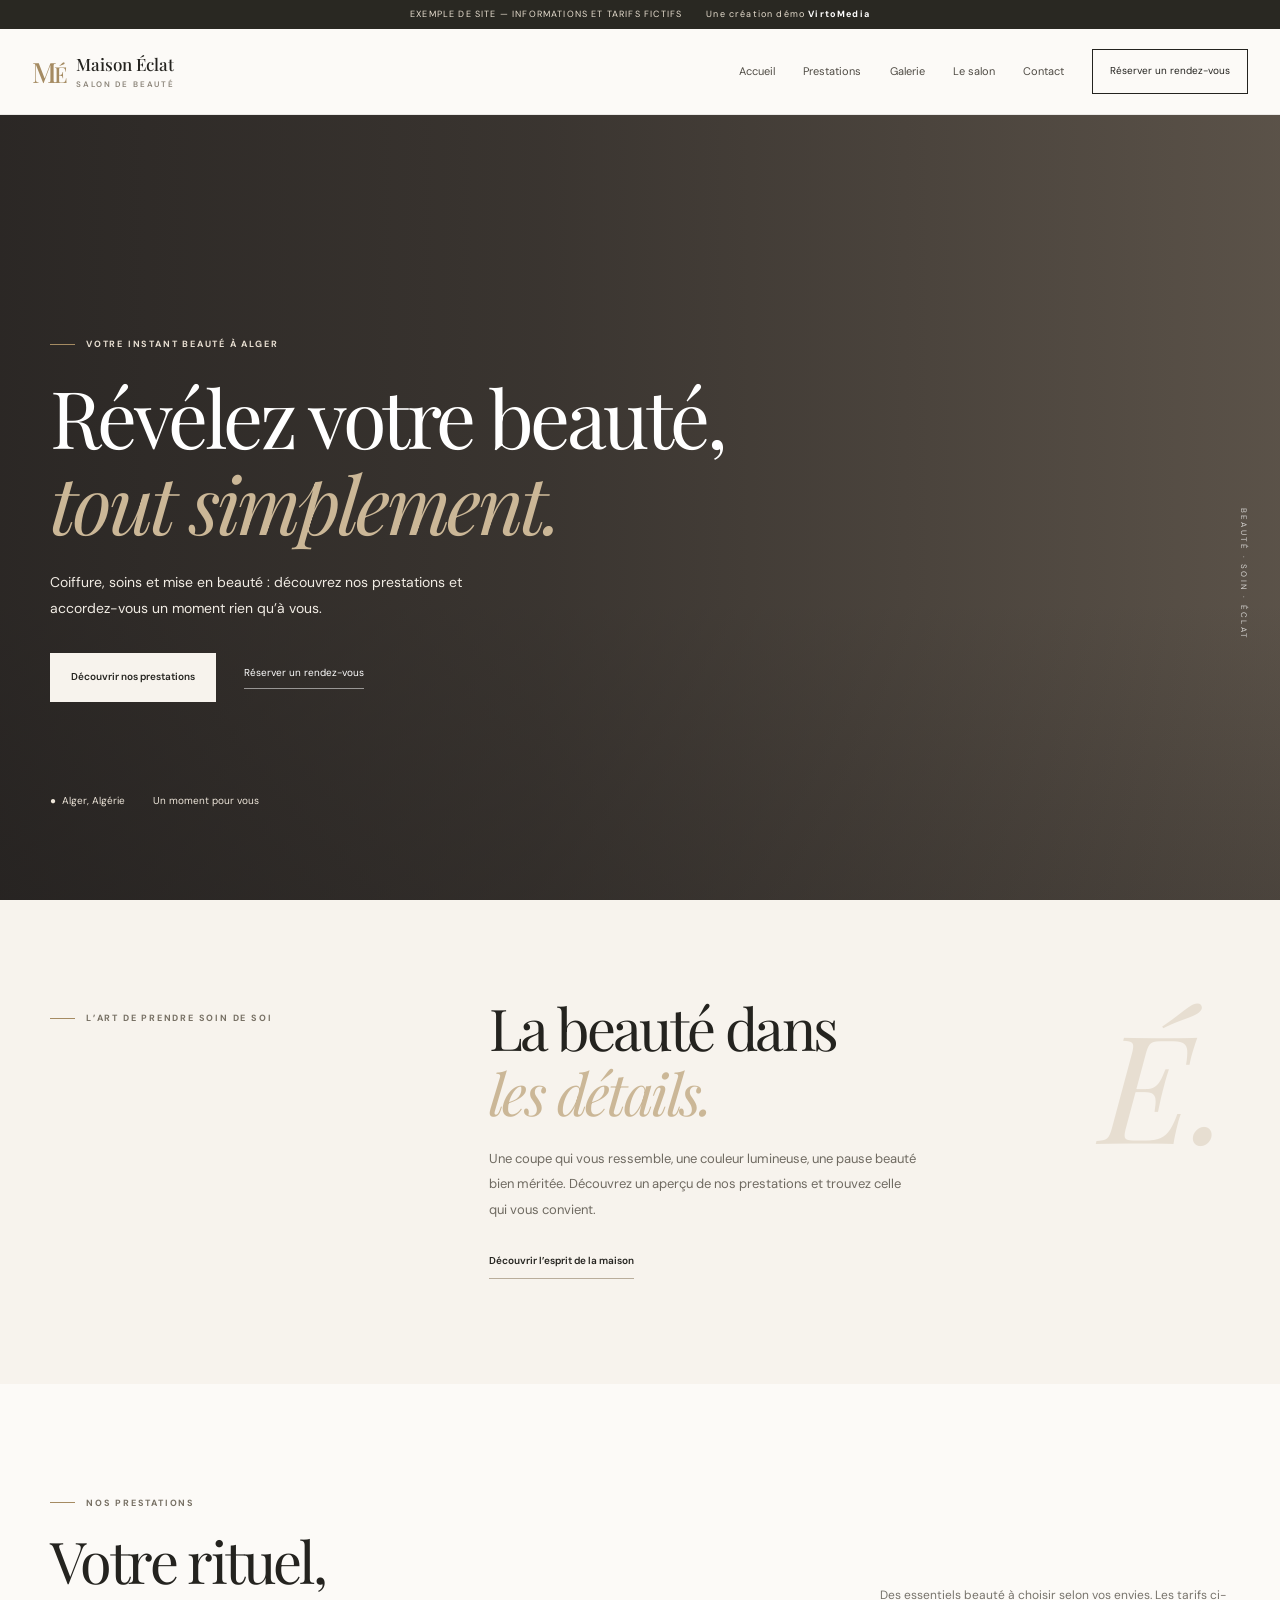
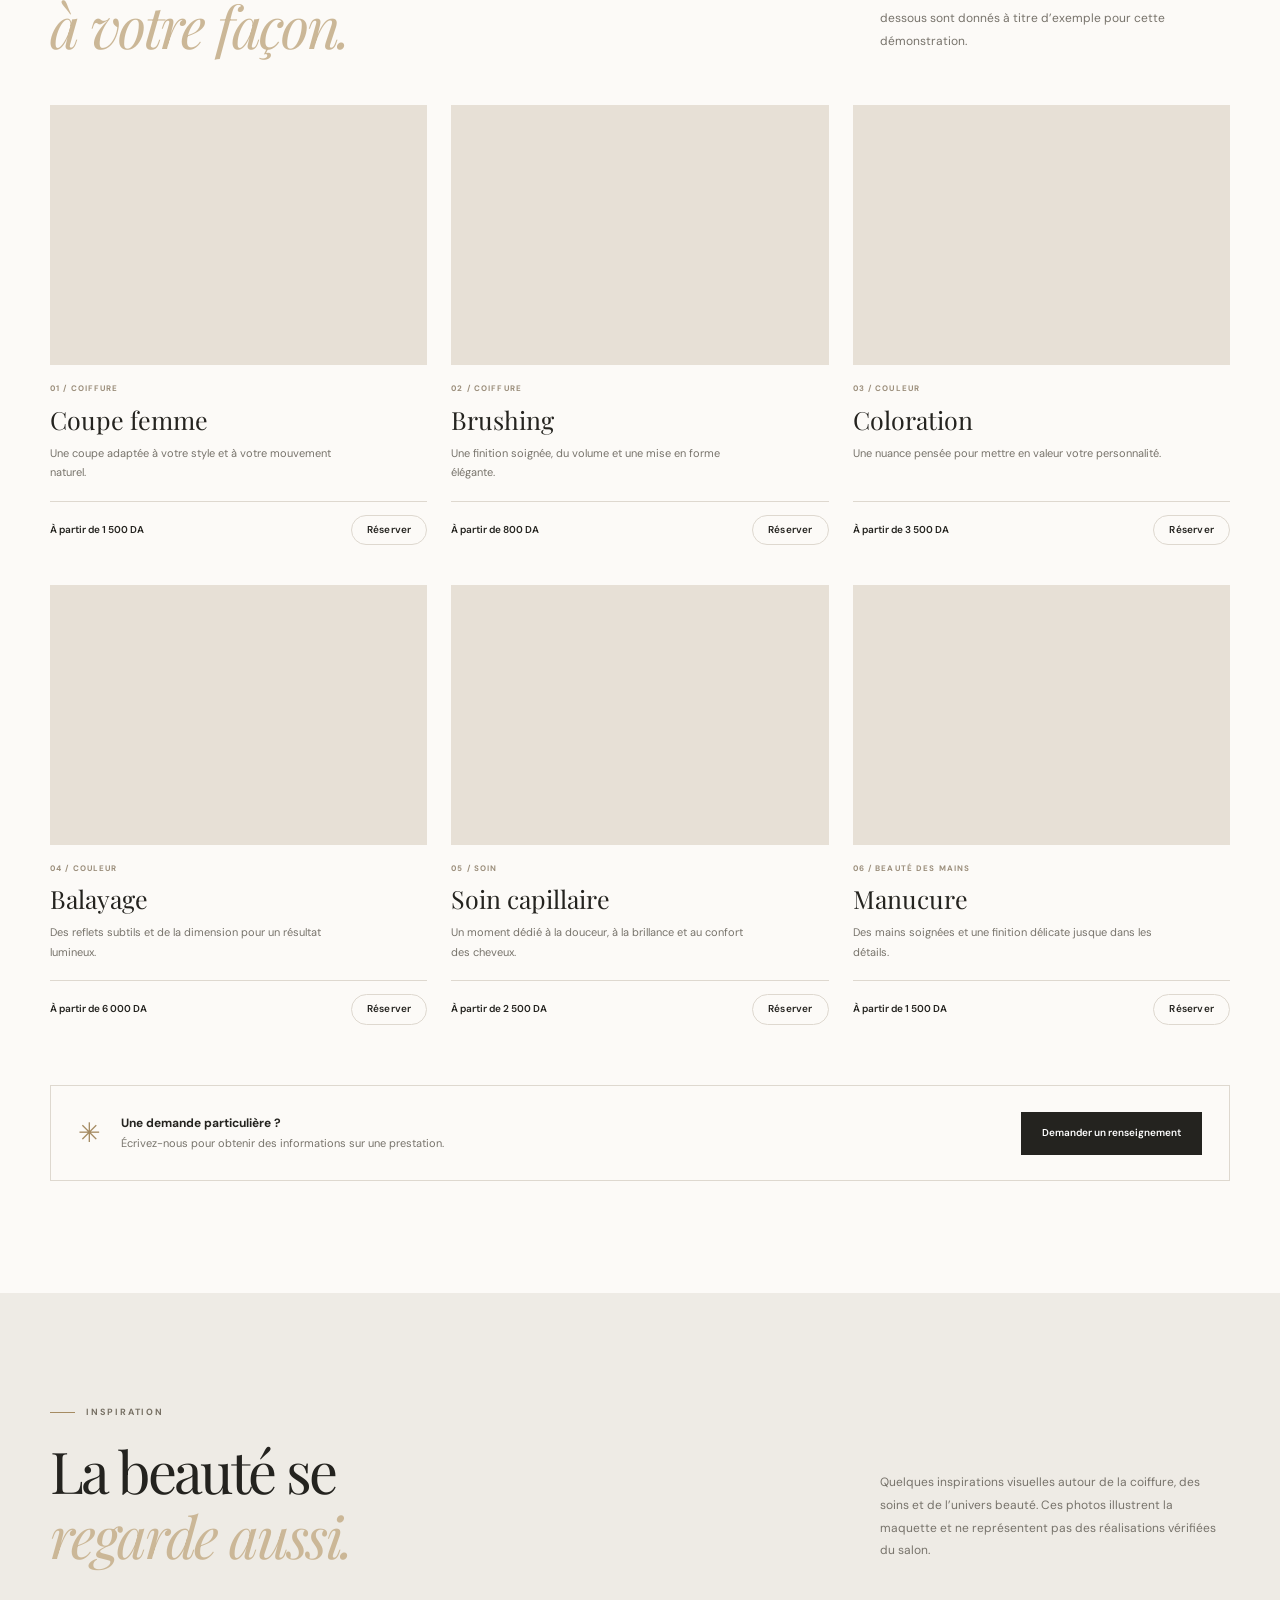
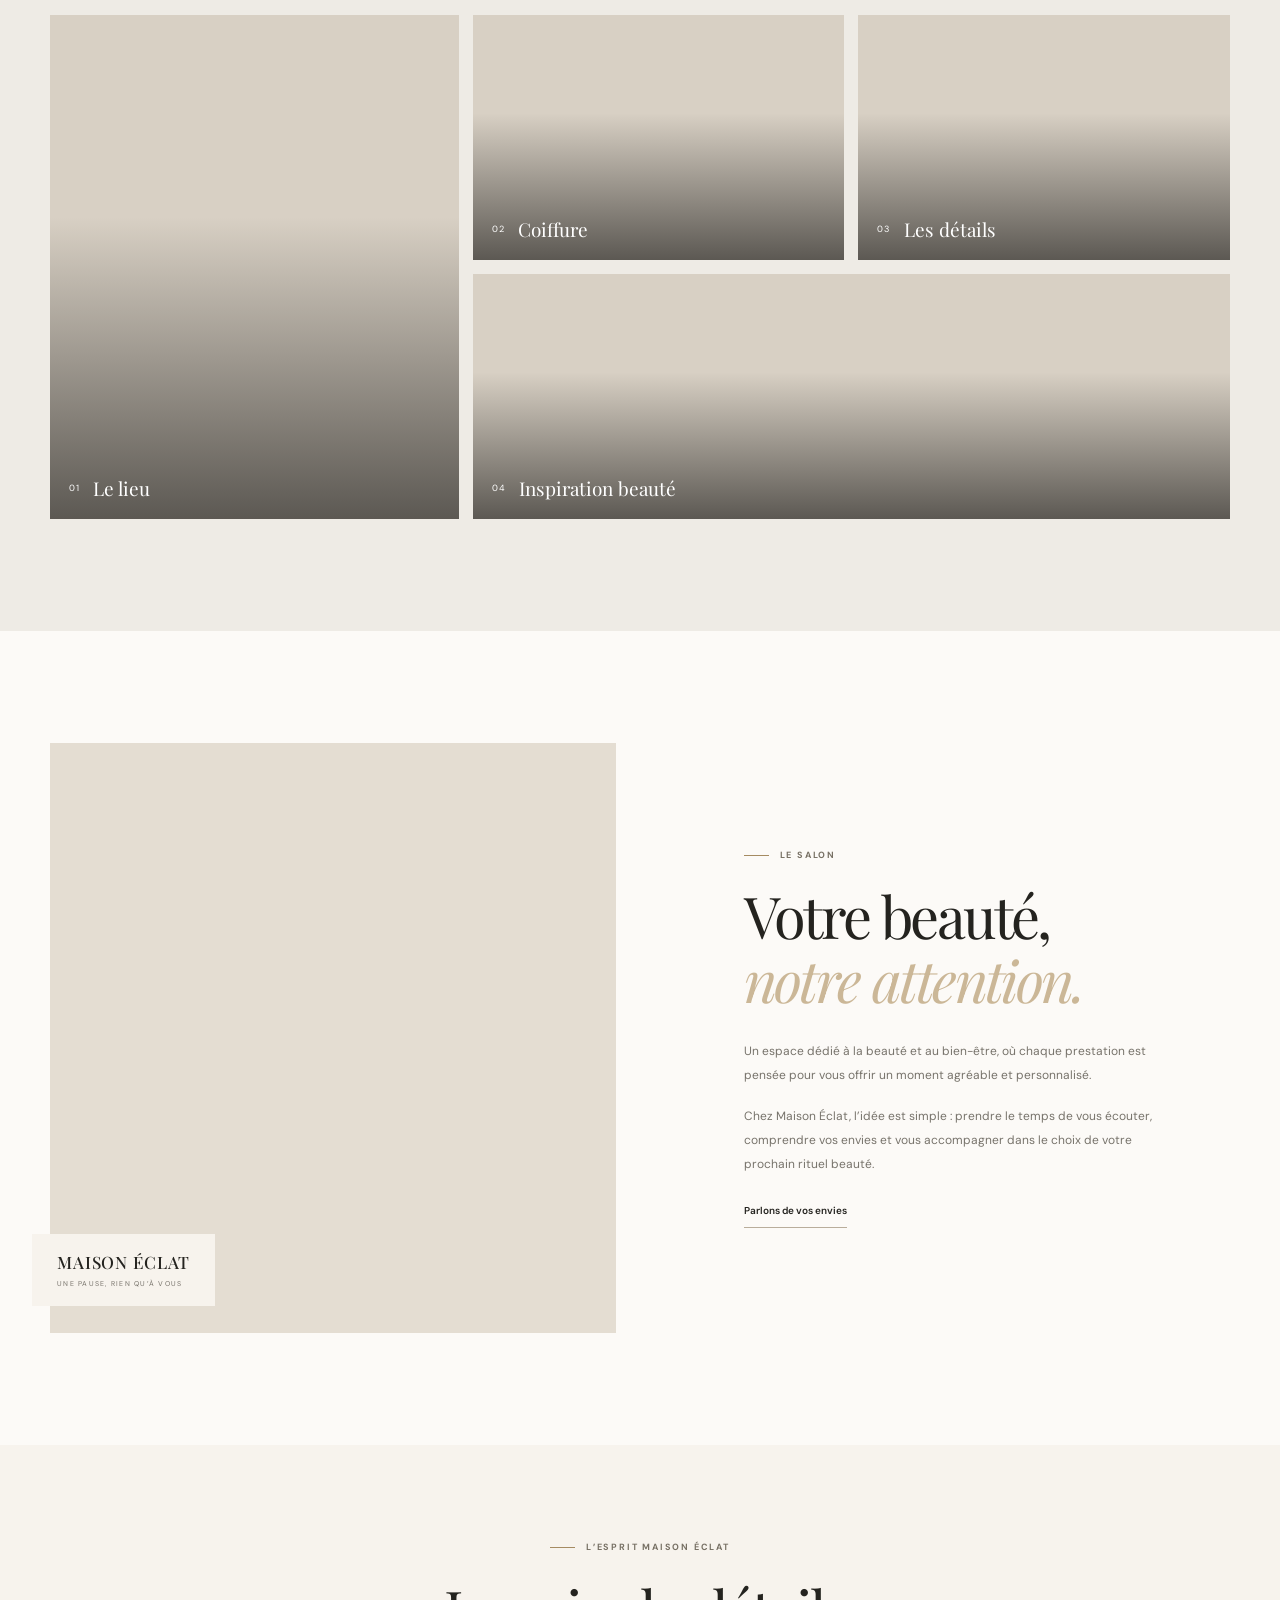
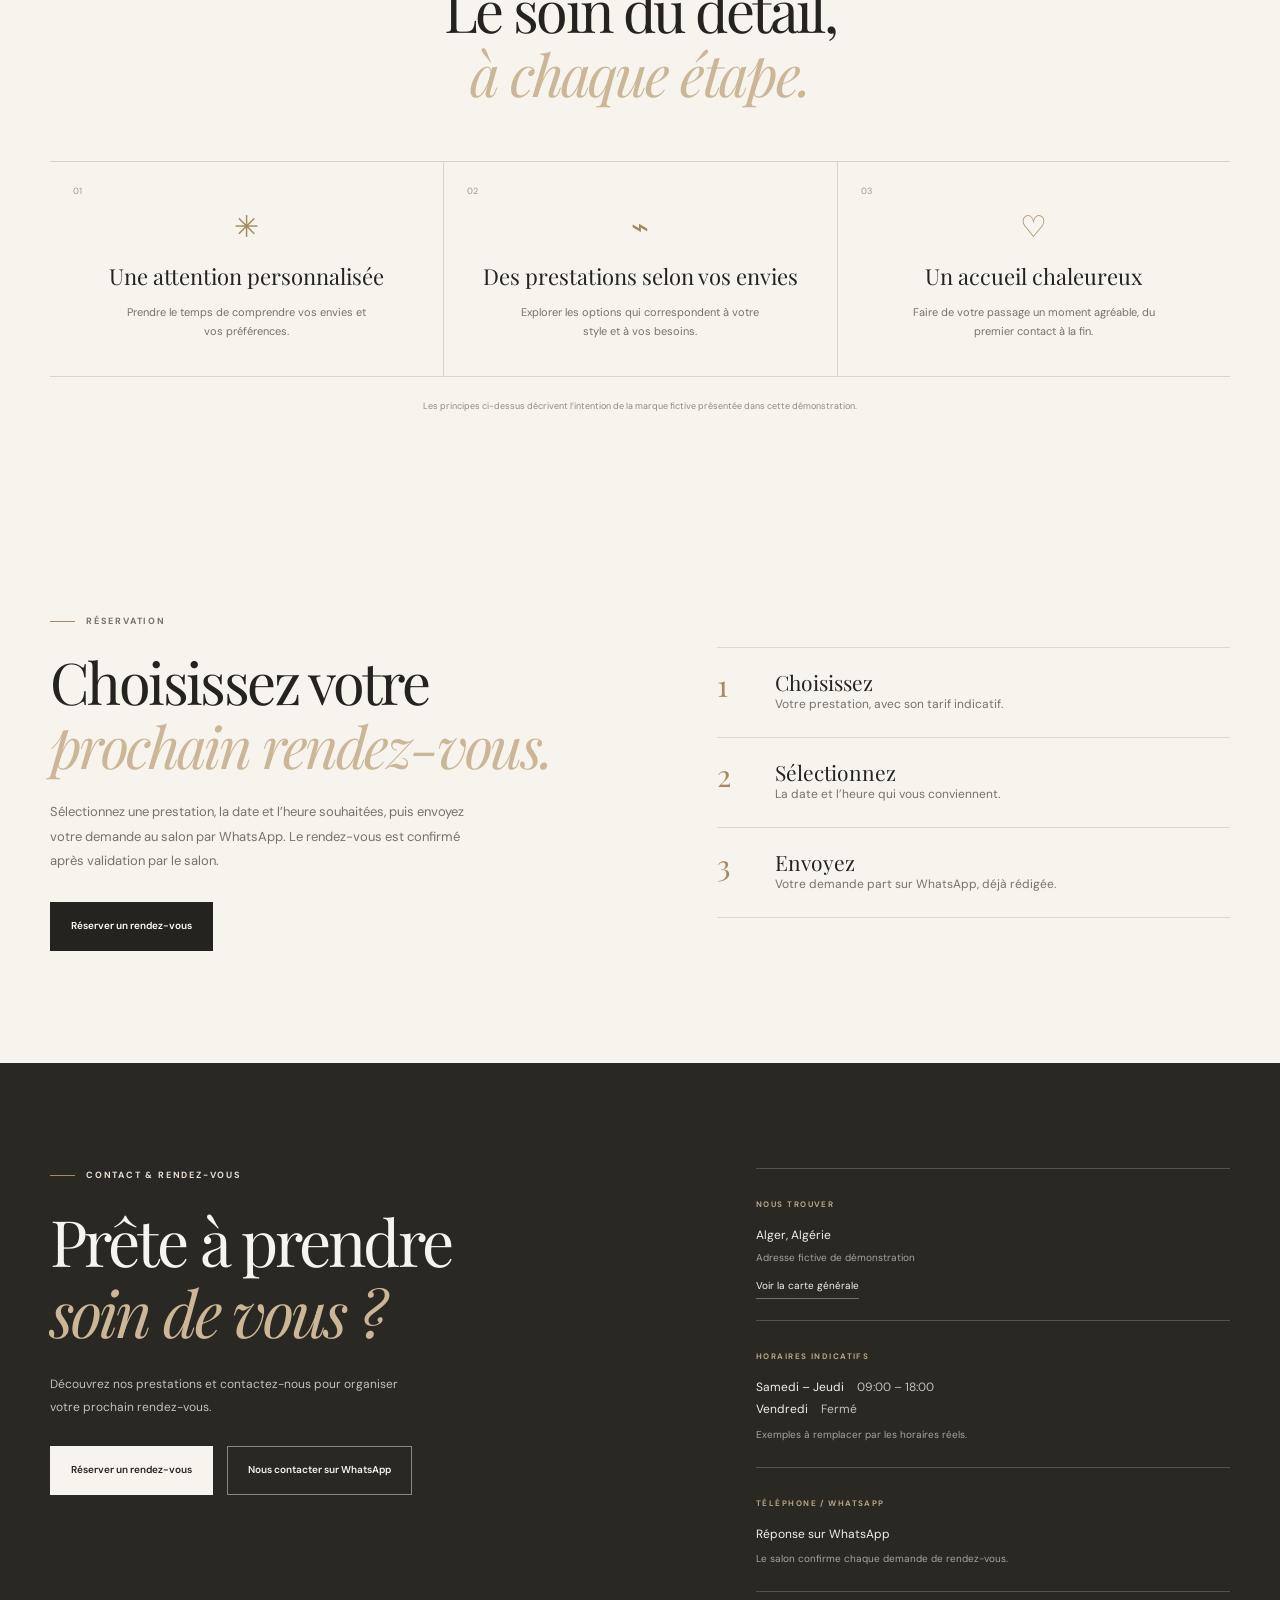
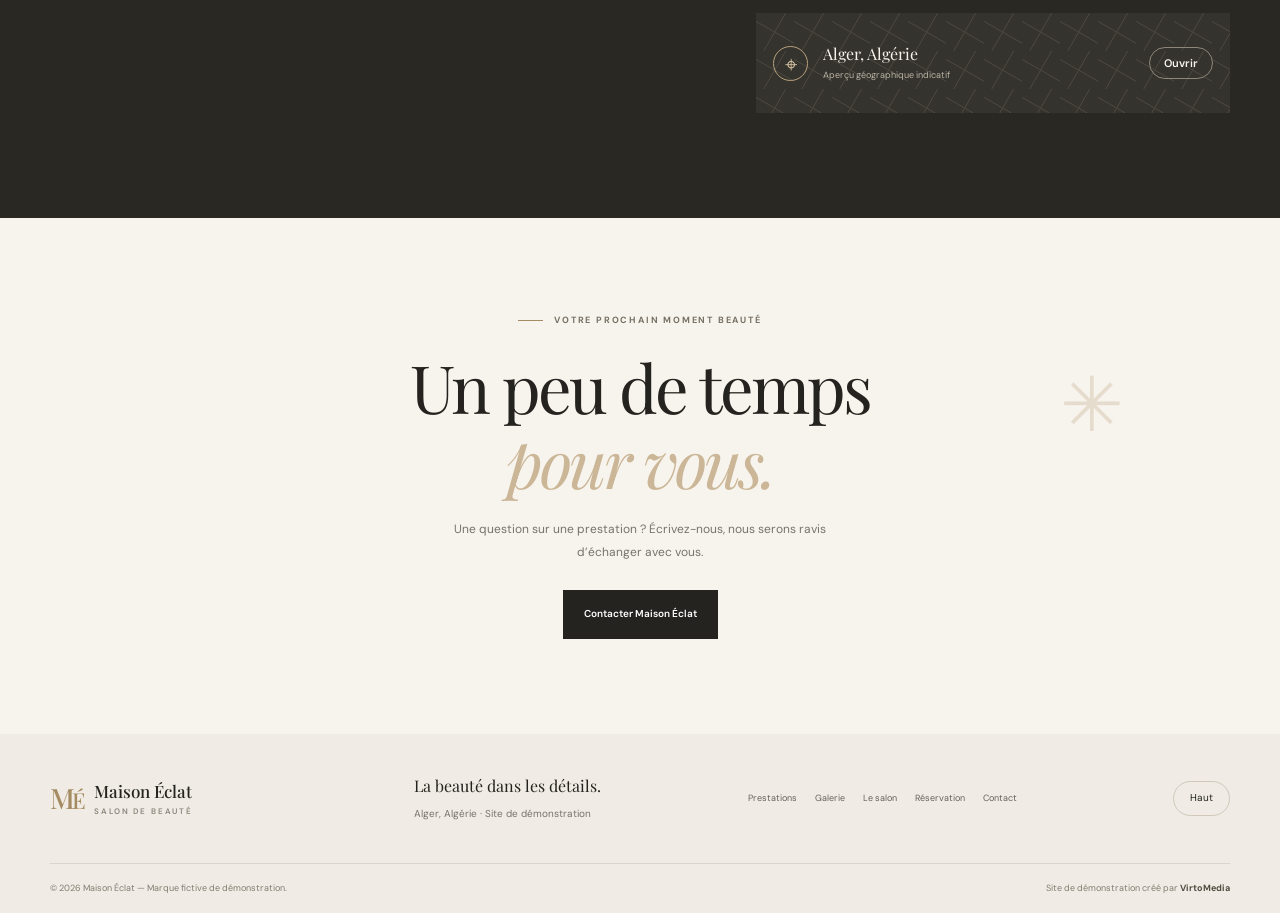
==== commit bd7a8ced: "Add files via upload" ====
--- a/index.html
+++ b/index.html
@@ -12,28 +12,28 @@
 <body>
 <a class="skip-link" href="#contenu">Aller au contenu</a>
 <div class="demo-strip"><span>EXEMPLE DE SITE — INFORMATIONS ET TARIFS FICTIFS</span><span>Une création démo <b>VirtoMedia</b></span></div>
-<header class="site-header" id="haut"><div class="header-inner"><a class="wordmark" href="#haut" aria-label="Maison Éclat, accueil"><span class="monogram">M<span>É</span></span><span class="wordmark-text">Maison Éclat<small>SALON DE BEAUTÉ</small></span></a><button class="menu-toggle" type="button" aria-expanded="false" aria-controls="site-nav" aria-label="Ouvrir le menu"><span></span><span></span></button><nav class="site-nav" id="site-nav" aria-label="Navigation principale"><a href="#haut">Accueil</a><a href="#prestations">Prestations</a><a href="#galerie">Galerie</a><a href="#salon">Le salon</a><a href="#contact">Contact</a><a class="nav-cta" href="reservation.html">Réserver un rendez-vous <span>↗</span></a></nav></div></header>
+<header class="site-header" id="haut"><div class="header-inner"><a class="wordmark" href="#haut" aria-label="Maison Éclat, accueil"><span class="monogram">M<span>É</span></span><span class="wordmark-text">Maison Éclat<small>SALON DE BEAUTÉ</small></span></a><button class="menu-toggle" type="button" aria-expanded="false" aria-controls="site-nav" aria-label="Ouvrir le menu"><span></span><span></span></button><nav class="site-nav" id="site-nav" aria-label="Navigation principale"><a href="#haut">Accueil</a><a href="#prestations">Prestations</a><a href="#galerie">Galerie</a><a href="#salon">Le salon</a><a href="#contact">Contact</a><a class="nav-cta" href="reservation.html">Réserver un rendez-vous</a></nav></div></header>
 <main id="contenu">
-<section class="hero"><div class="hero-image" role="img" aria-label="Ambiance raffinée d'un salon de beauté"></div><div class="hero-shade"></div><div class="hero-content page-width"><p class="eyebrow light"><span></span> VOTRE INSTANT BEAUTÉ À ALGER</p><h1>Révélez votre beauté,<br><em>tout simplement.</em></h1><p class="hero-copy">Coiffure, soins et mise en beauté : découvrez nos prestations et accordez-vous un moment rien qu’à vous.</p><div class="hero-actions"><a class="button button-light" href="#prestations">Découvrir nos prestations <span>↘</span></a><a class="text-link light-link" href="reservation.html">Réserver un rendez-vous <span>↗</span></a></div><div class="hero-foot"><span>● &nbsp;Alger, Algérie</span><span>Un moment pour vous</span></div></div><div class="hero-side-note">BEAUTÉ · SOIN · ÉCLAT</div></section>
-<section class="intro section-pad"><div class="page-width intro-grid"><p class="eyebrow"><span></span> L’ART DE PRENDRE SOIN DE SOI</p><div><h2>La beauté dans<br><em>les détails.</em></h2><p class="intro-copy">Une coupe qui vous ressemble, une couleur lumineuse, une pause beauté bien méritée. Découvrez un aperçu de nos prestations et trouvez celle qui vous convient.</p><a class="underlined-link" href="#salon">Découvrir l’esprit de la maison <span>↗</span></a></div><div class="intro-mark" aria-hidden="true">É.</div></div></section>
+<section class="hero"><div class="hero-image" role="img" aria-label="Ambiance raffinée d'un salon de beauté"></div><div class="hero-shade"></div><div class="hero-content page-width"><p class="eyebrow light"><span></span> VOTRE INSTANT BEAUTÉ À ALGER</p><h1>Révélez votre beauté,<br><em>tout simplement.</em></h1><p class="hero-copy">Coiffure, soins et mise en beauté : découvrez nos prestations et accordez-vous un moment rien qu’à vous.</p><div class="hero-actions"><a class="button button-light" href="#prestations">Découvrir nos prestations</a><a class="text-link light-link" href="reservation.html">Réserver un rendez-vous</a></div><div class="hero-foot"><span>● &nbsp;Alger, Algérie</span><span>Un moment pour vous</span></div></div><div class="hero-side-note">BEAUTÉ · SOIN · ÉCLAT</div></section>
+<section class="intro section-pad"><div class="page-width intro-grid"><p class="eyebrow"><span></span> L’ART DE PRENDRE SOIN DE SOI</p><div><h2>La beauté dans<br><em>les détails.</em></h2><p class="intro-copy">Une coupe qui vous ressemble, une couleur lumineuse, une pause beauté bien méritée. Découvrez un aperçu de nos prestations et trouvez celle qui vous convient.</p><a class="underlined-link" href="#salon">Découvrir l’esprit de la maison</a></div><div class="intro-mark" aria-hidden="true">É.</div></div></section>
 <section class="services section-pad" id="prestations"><div class="page-width"><div class="section-heading"><div><p class="eyebrow"><span></span> NOS PRESTATIONS</p><h2>Votre rituel,<br><em>à votre façon.</em></h2></div><p class="section-description">Des essentiels beauté à choisir selon vos envies. Les tarifs ci-dessous sont donnés à titre d’exemple pour cette démonstration.</p></div><div class="service-grid">
-<article class="service-card"><div class="service-image"><img src="https://images.unsplash.com/photo-1562322140-8baeececf3df?auto=format&fit=crop&w=900&q=82" alt="Coiffeuse réalisant une coupe de cheveux" loading="lazy"></div><div class="service-meta">01 / COIFFURE</div><h3>Coupe femme</h3><p>Une coupe adaptée à votre style et à votre mouvement naturel.</p><div class="service-bottom"><strong>À partir de 1 500 DA</strong><a href="reservation.html?service=coupe" aria-label="Réserver : coupe femme">↗</a></div></article>
-<article class="service-card"><div class="service-image"><img src="https://images.unsplash.com/photo-1522337360788-8b13dee7a37e?auto=format&fit=crop&w=900&q=82" alt="Cheveux longs coiffés avec soin" loading="lazy"></div><div class="service-meta">02 / COIFFURE</div><h3>Brushing</h3><p>Une finition soignée, du volume et une mise en forme élégante.</p><div class="service-bottom"><strong>À partir de 800 DA</strong><a href="reservation.html?service=brushing" aria-label="Réserver : brushing">↗</a></div></article>
-<article class="service-card"><div class="service-image"><img src="https://images.unsplash.com/photo-1519691141927-6e6f6b6a5c2f?auto=format&fit=crop&w=900&q=82" alt="Cheveux brillants avec une coloration chaleureuse" loading="lazy"></div><div class="service-meta">03 / COULEUR</div><h3>Coloration</h3><p>Une nuance pensée pour mettre en valeur votre personnalité.</p><div class="service-bottom"><strong>À partir de 3 500 DA</strong><a href="reservation.html?service=coloration" aria-label="Réserver : coloration">↗</a></div></article>
-<article class="service-card"><div class="service-image"><img src="https://images.unsplash.com/photo-1605497788044-5a32c7078486?auto=format&fit=crop&w=900&q=82" alt="Balayage lumineux sur des cheveux longs" loading="lazy"></div><div class="service-meta">04 / COULEUR</div><h3>Balayage</h3><p>Des reflets subtils et de la dimension pour un résultat lumineux.</p><div class="service-bottom"><strong>À partir de 6 000 DA</strong><a href="reservation.html?service=balayage" aria-label="Réserver : balayage">↗</a></div></article>
-<article class="service-card"><div class="service-image"><img src="https://images.unsplash.com/photo-1516975080664-ed2fc6a32937?auto=format&fit=crop&w=900&q=82" alt="Soin capillaire et produits de beauté" loading="lazy"></div><div class="service-meta">05 / SOIN</div><h3>Soin capillaire</h3><p>Un moment dédié à la douceur, à la brillance et au confort des cheveux.</p><div class="service-bottom"><strong>À partir de 2 500 DA</strong><a href="reservation.html?service=soin" aria-label="Réserver : soin capillaire">↗</a></div></article>
-<article class="service-card"><div class="service-image"><img src="https://images.unsplash.com/photo-1610992015732-2449b76344bc?auto=format&fit=crop&w=900&q=82" alt="Manucure soignée aux tons naturels" loading="lazy"></div><div class="service-meta">06 / BEAUTÉ DES MAINS</div><h3>Manucure</h3><p>Des mains soignées et une finition délicate jusque dans les détails.</p><div class="service-bottom"><strong>À partir de 1 500 DA</strong><a href="reservation.html?service=manucure" aria-label="Réserver : manucure">↗</a></div></article></div><div class="services-note"><span class="note-star">✳</span><p><strong>Une demande particulière ?</strong><br>Écrivez-nous pour obtenir des informations sur une prestation.</p><a class="button button-dark" href="#contact">Demander un renseignement <span>↗</span></a></div></div></section>
+<article class="service-card"><div class="service-image"><img src="https://images.unsplash.com/photo-1562322140-8baeececf3df?auto=format&fit=crop&w=900&q=82" alt="Coiffeuse réalisant une coupe de cheveux" loading="lazy"></div><div class="service-meta">01 / COIFFURE</div><h3>Coupe femme</h3><p>Une coupe adaptée à votre style et à votre mouvement naturel.</p><div class="service-bottom"><strong>À partir de 1 500 DA</strong><a href="reservation.html?service=coupe" aria-label="Réserver : coupe femme">Réserver</a></div></article>
+<article class="service-card"><div class="service-image"><img src="https://images.unsplash.com/photo-1522337360788-8b13dee7a37e?auto=format&fit=crop&w=900&q=82" alt="Cheveux longs coiffés avec soin" loading="lazy"></div><div class="service-meta">02 / COIFFURE</div><h3>Brushing</h3><p>Une finition soignée, du volume et une mise en forme élégante.</p><div class="service-bottom"><strong>À partir de 800 DA</strong><a href="reservation.html?service=brushing" aria-label="Réserver : brushing">Réserver</a></div></article>
+<article class="service-card"><div class="service-image"><img src="https://images.unsplash.com/photo-1527799820374-dcf8d9d4a388?auto=format&fit=crop&w=900&q=82" alt="Cheveux brillants avec une coloration chaleureuse" loading="lazy"></div><div class="service-meta">03 / COULEUR</div><h3>Coloration</h3><p>Une nuance pensée pour mettre en valeur votre personnalité.</p><div class="service-bottom"><strong>À partir de 3 500 DA</strong><a href="reservation.html?service=coloration" aria-label="Réserver : coloration">Réserver</a></div></article>
+<article class="service-card"><div class="service-image"><img src="https://images.unsplash.com/photo-1605497788044-5a32c7078486?auto=format&fit=crop&w=900&q=82" alt="Balayage lumineux sur des cheveux longs" loading="lazy"></div><div class="service-meta">04 / COULEUR</div><h3>Balayage</h3><p>Des reflets subtils et de la dimension pour un résultat lumineux.</p><div class="service-bottom"><strong>À partir de 6 000 DA</strong><a href="reservation.html?service=balayage" aria-label="Réserver : balayage">Réserver</a></div></article>
+<article class="service-card"><div class="service-image"><img src="https://images.unsplash.com/photo-1516975080664-ed2fc6a32937?auto=format&fit=crop&w=900&q=82" alt="Soin capillaire et produits de beauté" loading="lazy"></div><div class="service-meta">05 / SOIN</div><h3>Soin capillaire</h3><p>Un moment dédié à la douceur, à la brillance et au confort des cheveux.</p><div class="service-bottom"><strong>À partir de 2 500 DA</strong><a href="reservation.html?service=soin" aria-label="Réserver : soin capillaire">Réserver</a></div></article>
+<article class="service-card"><div class="service-image"><img src="https://images.unsplash.com/photo-1610992015732-2449b76344bc?auto=format&fit=crop&w=900&q=82" alt="Manucure soignée aux tons naturels" loading="lazy"></div><div class="service-meta">06 / BEAUTÉ DES MAINS</div><h3>Manucure</h3><p>Des mains soignées et une finition délicate jusque dans les détails.</p><div class="service-bottom"><strong>À partir de 1 500 DA</strong><a href="reservation.html?service=manucure" aria-label="Réserver : manucure">Réserver</a></div></article></div><div class="services-note"><span class="note-star">✳</span><p><strong>Une demande particulière ?</strong><br>Écrivez-nous pour obtenir des informations sur une prestation.</p><a class="button button-dark" href="#contact">Demander un renseignement</a></div></div></section>
 <section class="gallery section-pad" id="galerie"><div class="page-width"><div class="section-heading"><div><p class="eyebrow"><span></span> INSPIRATION</p><h2>La beauté se<br><em>regarde aussi.</em></h2></div><p class="section-description">Quelques inspirations visuelles autour de la coiffure, des soins et de l’univers beauté. Ces photos illustrent la maquette et ne représentent pas des réalisations vérifiées du salon.</p></div><div class="gallery-grid">
-<button class="gallery-item gallery-tall" type="button" data-full="https://images.unsplash.com/photo-1521590832167-7bcbfaa6381f?auto=format&fit=crop&w=1600&q=90" aria-label="Agrandir la photo d'un espace beauté"><img src="https://images.unsplash.com/photo-1521590832167-7bcbfaa6381f?auto=format&fit=crop&w=900&q=82" alt="Espace de coiffure lumineux" loading="lazy"><span>01 <b>Le lieu</b><i>↗</i></span></button>
-<button class="gallery-item" type="button" data-full="https://images.unsplash.com/photo-1560066984-138dadb4c035?auto=format&fit=crop&w=1600&q=90" aria-label="Agrandir la photo d'un salon"><img src="https://images.unsplash.com/photo-1560066984-138dadb4c035?auto=format&fit=crop&w=900&q=82" alt="Ambiance de salon de coiffure" loading="lazy"><span>02 <b>Coiffure</b><i>↗</i></span></button>
-<button class="gallery-item" type="button" data-full="https://images.unsplash.com/photo-1604654894610-df63bc536371?auto=format&fit=crop&w=1600&q=90" aria-label="Agrandir la photo d'une manucure"><img src="https://images.unsplash.com/photo-1604654894610-df63bc536371?auto=format&fit=crop&w=900&q=82" alt="Détail de manucure soignée" loading="lazy"><span>03 <b>Les détails</b><i>↗</i></span></button>
-<button class="gallery-item gallery-wide" type="button" data-full="https://images.unsplash.com/photo-1487412720507-e7ab37603c6f?auto=format&fit=crop&w=1600&q=90" aria-label="Agrandir un portrait beauté"><img src="https://images.unsplash.com/photo-1487412720507-e7ab37603c6f?auto=format&fit=crop&w=1200&q=82" alt="Portrait beauté et maquillage naturel" loading="lazy"><span>04 <b>Inspiration beauté</b><i>↗</i></span></button></div></div></section>
-<section class="about section-pad" id="salon"><div class="page-width about-grid"><div class="about-photo"><img src="https://images.unsplash.com/photo-1633681926022-84c23e8cb2d5?auto=format&fit=crop&w=1200&q=85" alt="Intérieur élégant d'un salon de beauté" loading="lazy"><div class="photo-caption"><span>MAISON ÉCLAT</span><small>UNE PAUSE, RIEN QU’À VOUS</small></div></div><div class="about-copy"><p class="eyebrow"><span></span> LE SALON</p><h2>Votre beauté,<br><em>notre attention.</em></h2><p>Un espace dédié à la beauté et au bien-être, où chaque prestation est pensée pour vous offrir un moment agréable et personnalisé.</p><p>Chez Maison Éclat, l’idée est simple : prendre le temps de vous écouter, comprendre vos envies et vous accompagner dans le choix de votre prochain rituel beauté.</p><a class="underlined-link" href="#contact">Parlons de vos envies <span>↗</span></a></div></div></section>
+<button class="gallery-item gallery-tall" type="button" data-full="https://images.unsplash.com/photo-1521590832167-7bcbfaa6381f?auto=format&fit=crop&w=1600&q=90" aria-label="Agrandir la photo d'un espace beauté"><img src="https://images.unsplash.com/photo-1521590832167-7bcbfaa6381f?auto=format&fit=crop&w=900&q=82" alt="Espace de coiffure lumineux" loading="lazy"><span>01 <b>Le lieu</b></span></button>
+<button class="gallery-item" type="button" data-full="https://images.unsplash.com/photo-1560066984-138dadb4c035?auto=format&fit=crop&w=1600&q=90" aria-label="Agrandir la photo d'un salon"><img src="https://images.unsplash.com/photo-1560066984-138dadb4c035?auto=format&fit=crop&w=900&q=82" alt="Ambiance de salon de coiffure" loading="lazy"><span>02 <b>Coiffure</b></span></button>
+<button class="gallery-item" type="button" data-full="https://images.unsplash.com/photo-1604654894610-df63bc536371?auto=format&fit=crop&w=1600&q=90" aria-label="Agrandir la photo d'une manucure"><img src="https://images.unsplash.com/photo-1604654894610-df63bc536371?auto=format&fit=crop&w=900&q=82" alt="Détail de manucure soignée" loading="lazy"><span>03 <b>Les détails</b></span></button>
+<button class="gallery-item gallery-wide" type="button" data-full="https://images.unsplash.com/photo-1487412720507-e7ab37603c6f?auto=format&fit=crop&w=1600&q=90" aria-label="Agrandir un portrait beauté"><img src="https://images.unsplash.com/photo-1487412720507-e7ab37603c6f?auto=format&fit=crop&w=1200&q=82" alt="Portrait beauté et maquillage naturel" loading="lazy"><span>04 <b>Inspiration beauté</b></span></button></div></div></section>
+<section class="about section-pad" id="salon"><div class="page-width about-grid"><div class="about-photo"><img src="https://images.unsplash.com/photo-1560066984-138dadb4c035?auto=format&fit=crop&w=1200&q=85" alt="Intérieur élégant d'un salon de beauté" loading="lazy"><div class="photo-caption"><span>MAISON ÉCLAT</span><small>UNE PAUSE, RIEN QU’À VOUS</small></div></div><div class="about-copy"><p class="eyebrow"><span></span> LE SALON</p><h2>Votre beauté,<br><em>notre attention.</em></h2><p>Un espace dédié à la beauté et au bien-être, où chaque prestation est pensée pour vous offrir un moment agréable et personnalisé.</p><p>Chez Maison Éclat, l’idée est simple : prendre le temps de vous écouter, comprendre vos envies et vous accompagner dans le choix de votre prochain rituel beauté.</p><a class="underlined-link" href="#contact">Parlons de vos envies</a></div></div></section>
 <section class="values section-pad"><div class="page-width"><div class="values-top"><p class="eyebrow"><span></span> L’ESPRIT MAISON ÉCLAT</p><h2>Le soin du détail,<br><em>à chaque étape.</em></h2></div><div class="value-grid"><article><span class="value-number">01</span><div class="value-icon">✳</div><h3>Une attention personnalisée</h3><p>Prendre le temps de comprendre vos envies et vos préférences.</p></article><article><span class="value-number">02</span><div class="value-icon">⌁</div><h3>Des prestations selon vos envies</h3><p>Explorer les options qui correspondent à votre style et à vos besoins.</p></article><article><span class="value-number">03</span><div class="value-icon">♡</div><h3>Un accueil chaleureux</h3><p>Faire de votre passage un moment agréable, du premier contact à la fin.</p></article></div><p class="values-disclaimer">Les principes ci-dessus décrivent l’intention de la marque fictive présentée dans cette démonstration.</p></div></section>
-<section class="booking section-pad" id="reservation"><div class="page-width booking-grid"><div><p class="eyebrow"><span></span> RÉSERVATION</p><h2>Choisissez votre<br><em>prochain rendez-vous.</em></h2><p class="booking-copy">Sélectionnez une prestation, la date et l’heure souhaitées, puis envoyez votre demande au salon par WhatsApp. Le rendez-vous est confirmé après validation par le salon.</p><a class="button button-dark" href="reservation.html">Réserver un rendez-vous <span>↗</span></a></div><ol class="booking-steps"><li><b>Choisissez</b><span>Votre prestation, avec son tarif indicatif.</span></li><li><b>Sélectionnez</b><span>La date et l’heure qui vous conviennent.</span></li><li><b>Envoyez</b><span>Votre demande part sur WhatsApp, déjà rédigée.</span></li></ol></div></section>
-<section class="contact section-pad" id="contact"><div class="page-width contact-grid"><div class="contact-main"><p class="eyebrow light"><span></span> CONTACT & RENDEZ-VOUS</p><h2>Prête à prendre<br><em>soin de vous ?</em></h2><p>Découvrez nos prestations et contactez-nous pour organiser votre prochain rendez-vous.</p><a class="button button-light" href="reservation.html">Réserver un rendez-vous <span>↗</span></a> <a class="button button-outline whatsapp-link" href="#contact">Nous contacter sur WhatsApp <span>↗</span></a><small class="contact-placeholder">Le numéro de contact est à configurer avant toute utilisation réelle.</small></div><div class="contact-details"><div class="detail-row"><span class="detail-label">NOUS TROUVER</span><p>Alger, Algérie<br><small>Adresse fictive de démonstration</small></p><a href="https://www.google.com/maps/search/?api=1&query=Alger%2C%20Alg%C3%A9rie" target="_blank" rel="noopener noreferrer" class="detail-link">Voir la carte générale ↗</a></div><div class="detail-row"><span class="detail-label">HORAIRES INDICATIFS</span><p>Samedi – Jeudi <span>09:00 – 18:00</span><br>Vendredi <span>Fermé</span></p><small>Exemples à remplacer par les horaires réels.</small></div><div class="detail-row"><span class="detail-label">TÉLÉPHONE / WHATSAPP</span><p>Numéro à renseigner</p><small>Aucun numéro réel n’est associé à cette démo.</small></div><div class="map-preview"><div class="map-grid-pattern"></div><span class="map-pin">⌖</span><div><b>Alger, Algérie</b><small>Aperçu géographique indicatif</small></div><a href="https://www.google.com/maps/search/?api=1&query=Alger%2C%20Alg%C3%A9rie" target="_blank" rel="noopener noreferrer" aria-label="Ouvrir la recherche Google Maps pour Alger">↗</a></div></div></div></section>
-<section class="closing section-pad"><div class="page-width closing-inner"><p class="eyebrow"><span></span> VOTRE PROCHAIN MOMENT BEAUTÉ</p><h2>Un peu de temps<br><em>pour vous.</em></h2><p>Une question sur une prestation ? Écrivez-nous, nous serons ravis d’échanger avec vous.</p><a class="button button-dark whatsapp-link" href="#contact">Contacter Maison Éclat <span>↗</span></a><span class="closing-flower">✳</span></div></section>
+<section class="booking section-pad" id="reservation"><div class="page-width booking-grid"><div><p class="eyebrow"><span></span> RÉSERVATION</p><h2>Choisissez votre<br><em>prochain rendez-vous.</em></h2><p class="booking-copy">Sélectionnez une prestation, la date et l’heure souhaitées, puis envoyez votre demande au salon par WhatsApp. Le rendez-vous est confirmé après validation par le salon.</p><a class="button button-dark" href="reservation.html">Réserver un rendez-vous</a></div><ol class="booking-steps"><li><b>Choisissez</b><span>Votre prestation, avec son tarif indicatif.</span></li><li><b>Sélectionnez</b><span>La date et l’heure qui vous conviennent.</span></li><li><b>Envoyez</b><span>Votre demande part sur WhatsApp, déjà rédigée.</span></li></ol></div></section>
+<section class="contact section-pad" id="contact"><div class="page-width contact-grid"><div class="contact-main"><p class="eyebrow light"><span></span> CONTACT & RENDEZ-VOUS</p><h2>Prête à prendre<br><em>soin de vous ?</em></h2><p>Découvrez nos prestations et contactez-nous pour organiser votre prochain rendez-vous.</p><a class="button button-light" href="reservation.html">Réserver un rendez-vous</a> <a class="button button-outline whatsapp-link" href="#contact">Nous contacter sur WhatsApp</a></div><div class="contact-details"><div class="detail-row"><span class="detail-label">NOUS TROUVER</span><p>Alger, Algérie<br><small>Adresse fictive de démonstration</small></p><a href="https://www.google.com/maps/search/?api=1&query=Alger%2C%20Alg%C3%A9rie" target="_blank" rel="noopener noreferrer" class="detail-link">Voir la carte générale</a></div><div class="detail-row"><span class="detail-label">HORAIRES INDICATIFS</span><p>Samedi – Jeudi <span>09:00 – 18:00</span><br>Vendredi <span>Fermé</span></p><small>Exemples à remplacer par les horaires réels.</small></div><div class="detail-row"><span class="detail-label">TÉLÉPHONE / WHATSAPP</span><p>Réponse sur WhatsApp</p><small>Le salon confirme chaque demande de rendez-vous.</small></div><div class="map-preview"><div class="map-grid-pattern"></div><span class="map-pin">⌖</span><div><b>Alger, Algérie</b><small>Aperçu géographique indicatif</small></div><a href="https://www.google.com/maps/search/?api=1&query=Alger%2C%20Alg%C3%A9rie" target="_blank" rel="noopener noreferrer" aria-label="Ouvrir la recherche Google Maps pour Alger">Ouvrir</a></div></div></div></section>
+<section class="closing section-pad"><div class="page-width closing-inner"><p class="eyebrow"><span></span> VOTRE PROCHAIN MOMENT BEAUTÉ</p><h2>Un peu de temps<br><em>pour vous.</em></h2><p>Une question sur une prestation ? Écrivez-nous, nous serons ravis d’échanger avec vous.</p><a class="button button-dark whatsapp-link" href="#contact">Contacter Maison Éclat</a><span class="closing-flower">✳</span></div></section>
 </main>
-<footer class="site-footer"><div class="page-width footer-top"><a class="wordmark" href="#haut"><span class="monogram">M<span>É</span></span><span class="wordmark-text">Maison Éclat<small>SALON DE BEAUTÉ</small></span></a><p>La beauté dans les détails.<br><span>Alger, Algérie · Site de démonstration</span></p><nav aria-label="Navigation de pied de page"><a href="#prestations">Prestations</a><a href="#galerie">Galerie</a><a href="#salon">Le salon</a><a href="reservation.html">Réservation</a><a href="#contact">Contact</a></nav><a class="back-top" href="#haut" aria-label="Retour en haut">↑</a></div><div class="page-width footer-bottom"><span>© <span id="year"></span> Maison Éclat — Marque fictive de démonstration.</span><span>Site de démonstration créé par <b>VirtoMedia</b></span></div></footer>
+<footer class="site-footer"><div class="page-width footer-top"><a class="wordmark" href="#haut"><span class="monogram">M<span>É</span></span><span class="wordmark-text">Maison Éclat<small>SALON DE BEAUTÉ</small></span></a><p>La beauté dans les détails.<br><span>Alger, Algérie · Site de démonstration</span></p><nav aria-label="Navigation de pied de page"><a href="#prestations">Prestations</a><a href="#galerie">Galerie</a><a href="#salon">Le salon</a><a href="reservation.html">Réservation</a><a href="#contact">Contact</a></nav><a class="back-top" href="#haut" aria-label="Retour en haut">Haut</a></div><div class="page-width footer-bottom"><span>© <span id="year"></span> Maison Éclat — Marque fictive de démonstration.</span><span>Site de démonstration créé par <b>VirtoMedia</b></span></div></footer>
 <div class="lightbox" id="lightbox" role="dialog" aria-modal="true" aria-label="Aperçu de la photo" hidden><button class="lightbox-close" type="button" aria-label="Fermer l'image">×</button><img src="" alt=""></div><script src="script.js"></script>
 </body></html>
--- a/styles.css
+++ b/styles.css
@@ -4,56 +4,9 @@
 @media(max-width:380px){.page-width{width:calc(100% - 32px)}.hero h1{font-size:41px}.button{padding:0 14px;gap:14px}.service-grid{grid-template-columns:1fr}.service-image{height:235px}.service-card>p{min-height:0}.gallery-grid{grid-template-rows:210px 150px 150px}.hero-foot{font-size:9px}.contact-main h2{font-size:43px}}
 @media(prefers-reduced-motion:reduce){*,*::before,*::after{scroll-behavior:auto!important;transition:none!important;animation:none!important}}
 
+.button-outline{background:transparent;color:#f7f3ed;border-color:#8d877b}.button-outline:hover{background:#f7f3ed;color:var(--ink)}.contact-main .button{margin-right:10px}
+.booking{background:var(--cream)}.booking-grid{display:grid;grid-template-columns:1.1fr 1fr;gap:clamp(40px,8vw,120px);align-items:center}.booking .eyebrow{margin-bottom:20px}.booking h2{margin-bottom:22px}.booking-copy{max-width:440px;color:var(--muted);font-size:13px;line-height:1.9;margin-bottom:28px}.booking-steps{list-style:none;margin:0;padding:0;counter-reset:b;border-top:1px solid var(--line)}.booking-steps li{counter-increment:b;display:grid;grid-template-columns:44px 1fr;column-gap:14px;padding:22px 0;border-bottom:1px solid var(--line)}.booking-steps li:before{content:counter(b);grid-row:span 2;font:400 30px/1 var(--serif);color:var(--gold)}.booking-steps b{font:400 21px/1.2 var(--serif)}.booking-steps span{font-size:12px;color:var(--muted)}
+@media(max-width:740px){.booking-grid{grid-template-columns:1fr;gap:34px}.booking h2{font-size:46px}.contact-main .button{display:flex;margin:0 0 12px}}
 
-/* Refinements: cleaner actions and improved small-screen layout. */
-.service-bottom{justify-content:flex-start}
-.map-open-link{margin-left:auto;position:relative;z-index:1;font-size:9px;white-space:nowrap;border-bottom:1px solid #8d8373;padding-bottom:3px}
-.back-top{width:auto;min-width:44px;padding:0 10px;font-size:9px;letter-spacing:.08em}
-@media(max-width:520px){
-  .page-width{width:calc(100% - 36px)}
-  .demo-strip{font-size:7px;letter-spacing:.06em;line-height:1.5}
-  .hero{min-height:650px}
-  .hero h1{font-size:clamp(39px,10.5vw,50px);letter-spacing:-.04em}
-  .hero-copy{max-width:320px}
-  .hero-foot{left:18px;right:18px;font-size:9px}
-  .section-pad{padding:64px 0}
-  .intro{padding:62px 0}
-  .intro h2,.section-heading h2,.about-copy h2{font-size:clamp(39px,10vw,47px)}
-  .service-grid{grid-template-columns:minmax(0,1fr);gap:30px}
-  .service-image{height:clamp(210px,64vw,300px)}
-  .service-card h3{font-size:25px}
-  .service-card>p{font-size:12px;min-height:0;max-width:100%;margin-bottom:15px}
-  .service-bottom strong{font-size:11px}
-  .services-note{padding:19px 16px;gap:11px}
-  .services-note p{font-size:10px}
-  .services-note .button{font-size:10px;padding-inline:12px}
-  .gallery-grid{grid-template-columns:1fr 1fr;grid-template-rows:220px 155px 155px;gap:8px}
-  .gallery-item>span{left:9px;right:9px;bottom:10px;gap:7px;font-size:8px}
-  .gallery-item>span b{font-size:14px}
-  .about-grid{gap:36px}
-  .about-photo{height:clamp(300px,95vw,390px);margin-inline:8px}
-  .photo-caption{left:-8px;bottom:18px;padding:13px 16px}
-  .photo-caption span{font-size:15px}
-  .contact-main h2{font-size:clamp(40px,10vw,48px)}
-  .contact-main .button,.closing .button{width:100%;max-width:360px;gap:10px;padding-inline:12px}
-  .detail-row p span{margin-left:4px}
-  .map-preview{padding:13px;gap:10px}
-  .map-preview b{font-size:14px}
-  .map-open-link{font-size:8px}
-  .closing h2{font-size:clamp(43px,11vw,52px)}
-  .closing-flower{right:0;font-size:34px}
-  .footer-top{gap:17px 12px}
-  .footer-top nav{gap:12px 16px}
-  .footer-bottom{font-size:9px;overflow-wrap:anywhere}
-  .lightbox{padding:48px 10px}
-  .lightbox img{max-width:100%;max-height:76svh}
-}
-@media(max-width:360px){
-  .header-inner{width:calc(100% - 28px)}
-  .wordmark{gap:8px}
-  .wordmark-text{font-size:14px}
-  .hero h1{font-size:38px}
-  .gallery-grid{grid-template-rows:190px 140px 140px}
-  .map-preview{gap:8px}
-  .map-pin{width:29px;height:29px;flex:0 0 29px}
-}
+.button{gap:0}.service-bottom a{width:auto;height:auto;border-radius:99px;padding:6px 15px;font-size:10px;font-weight:600;letter-spacing:.02em}.back-top{width:auto;height:auto;border-radius:99px;padding:8px 16px;font-size:10px}.map-preview>a{font-size:11px;font-weight:600;border:1px solid #8d877b;border-radius:99px;padding:6px 14px}
+.service-image img,.about-photo img,.gallery-item img{background:#e4ddd2}
